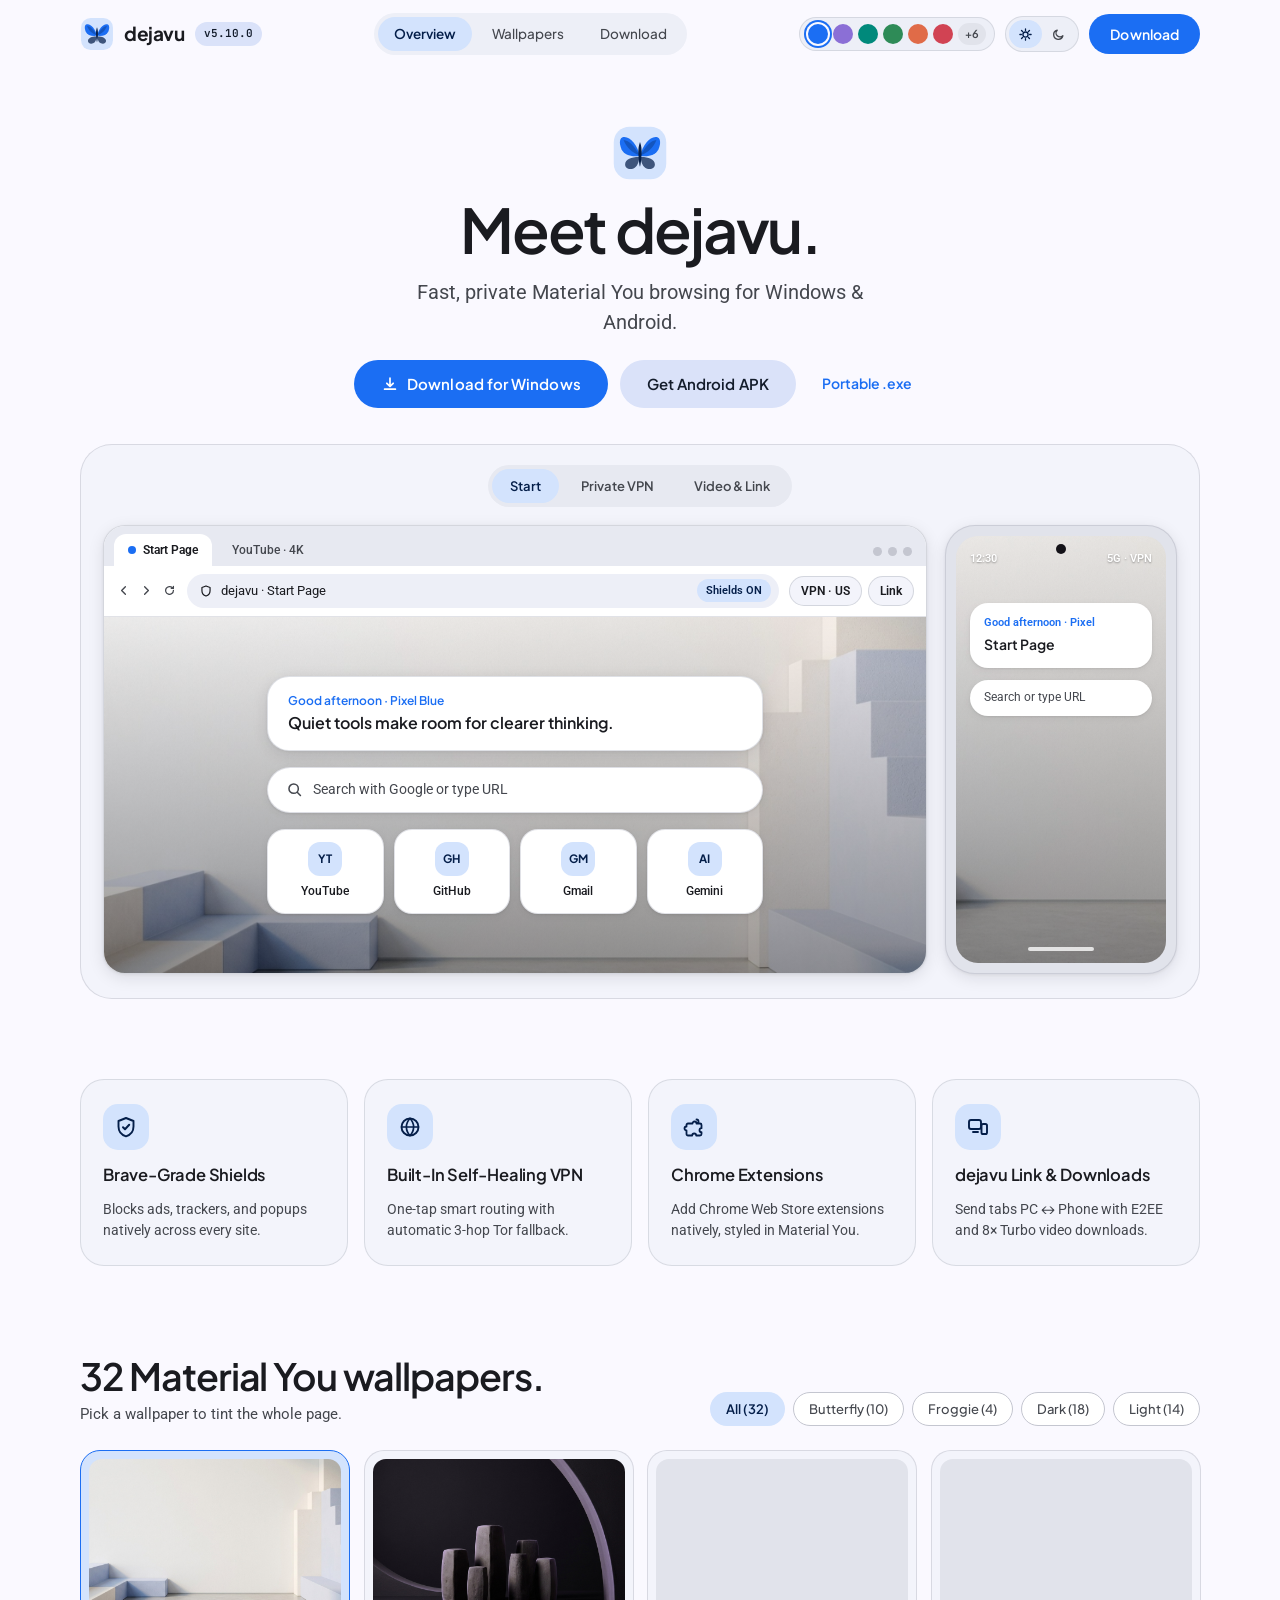
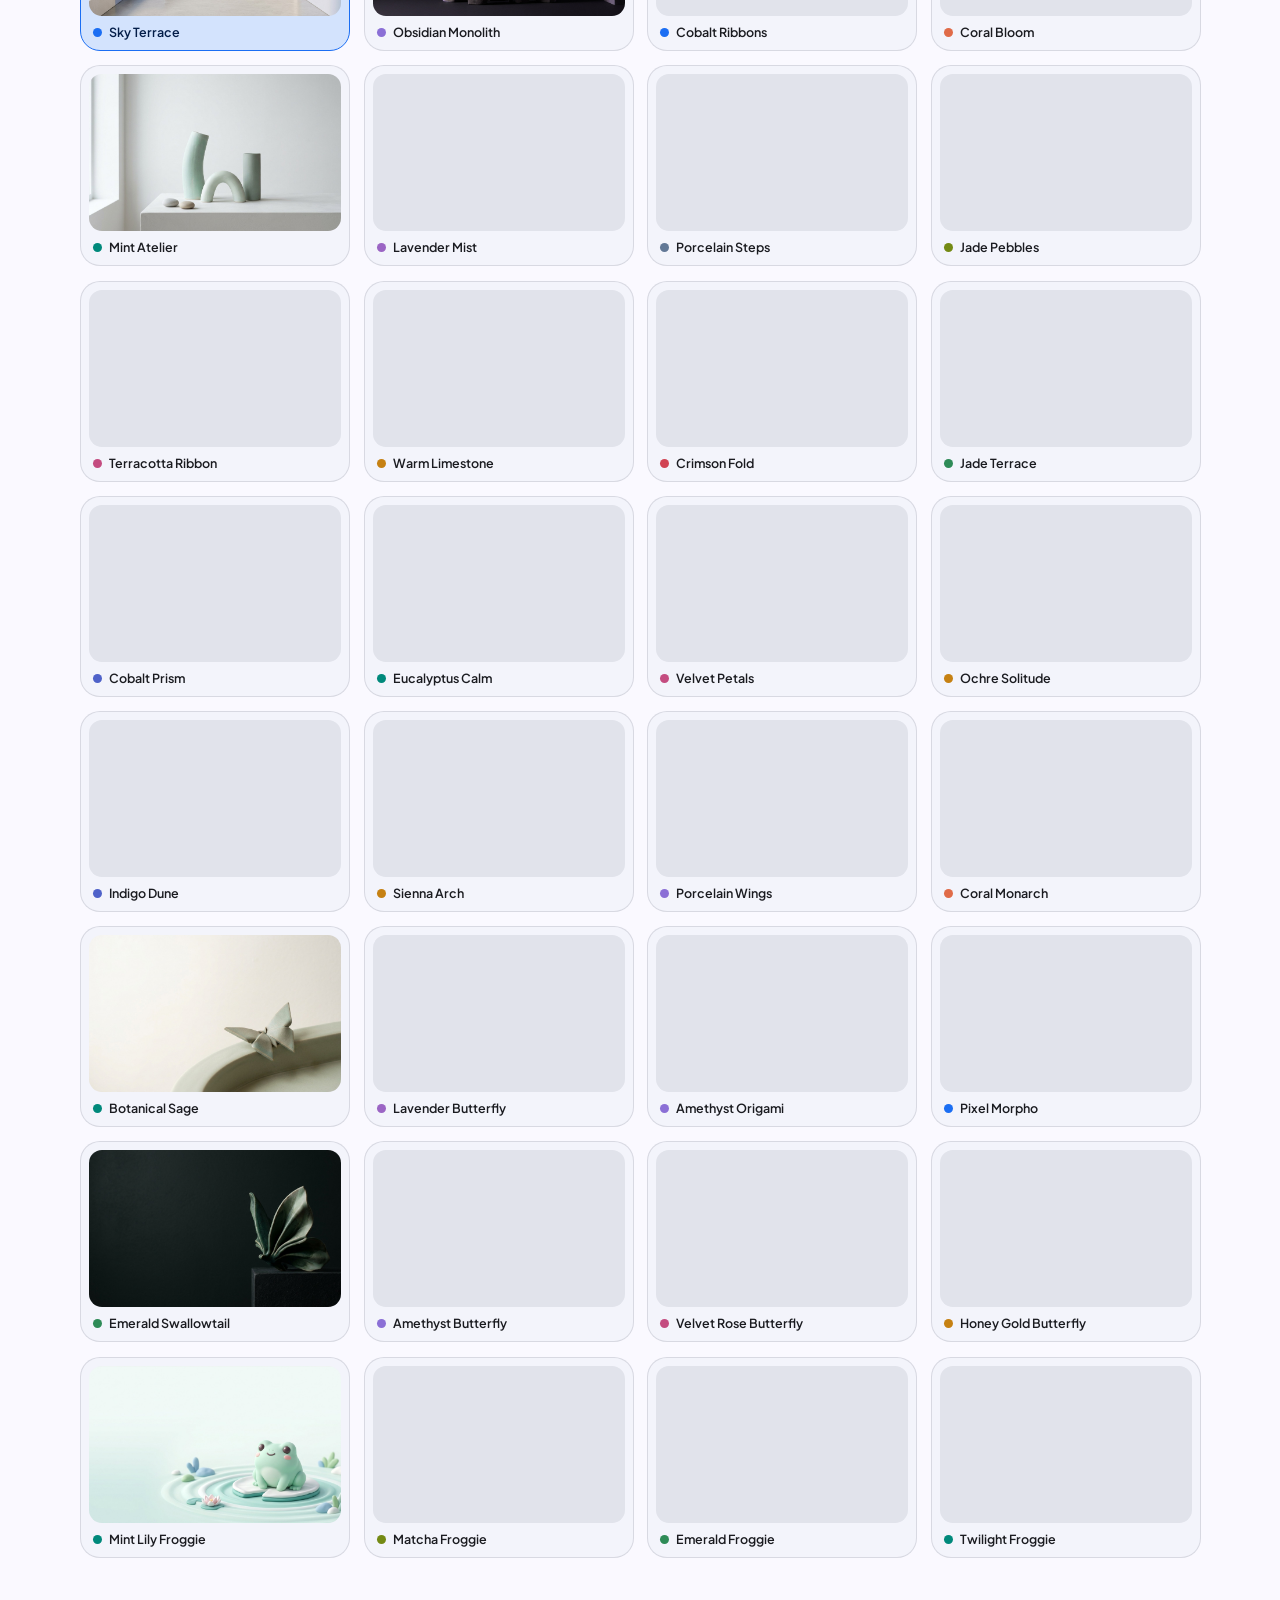
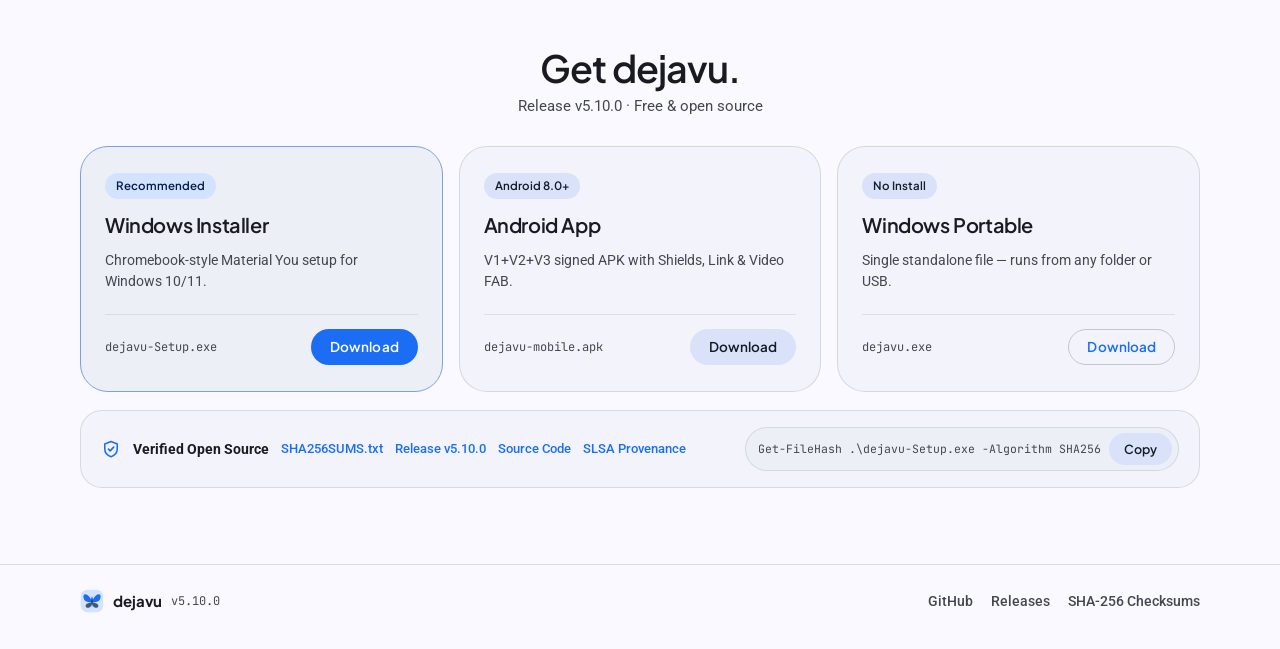
==== docs/index.html @ a8fbc09b "dejavu v5.10.0: low-memory engine, persistent zoom scaling, optional dejavu Downloader & Material 3 " ====
<!DOCTYPE html>
<html lang="en" data-theme="light" data-accent="sapphire">
<head>
  <meta charset="UTF-8">
  <meta name="viewport" content="width=device-width, initial-scale=1.0">
  <title>dejavu — Material You Browser for Windows &amp; Android</title>
  <meta name="description" content="Fast, private Material You browsing for Windows &amp; Android. Built-in self-healing VPN, Brave-grade Shields, Chrome extensions, 32 wallpapers, and dejavu Link.">
  <meta name="theme-color" content="#faf9ff">

  <link rel="icon" type="image/svg+xml" href="data:image/svg+xml,%3Csvg xmlns='http://www.w3.org/2000/svg' viewBox='0 0 64 64' fill='none'%3E%3Crect x='2' y='2' width='60' height='60' rx='18' fill='%23D8E2FF'/%3E%3Cpath d='M31.4 33.8C29.0 23.4 20.6 12.6 13.0 13.8C8.6 14.5 7.8 20.8 10.8 27.6C13.6 33.8 21.4 36.6 31.4 35.4Z' fill='%231B6EF3'/%3E%3Cpath d='M32.6 33.8C35.0 23.4 43.4 12.6 51.0 13.8C55.4 14.5 56.2 20.8 53.2 27.6C50.4 33.8 42.6 36.6 32.6 35.4Z' fill='%231B6EF3'/%3E%3Cpath d='M31.2 36.6C23.0 36.4 15.2 39.2 15.0 44.8C14.8 49.0 19.4 51.6 24.6 49.6C28.6 48.0 30.8 43.2 31.2 36.6Z' fill='%23001A43' fill-opacity='0.72'/%3E%3Cpath d='M32.8 36.6C41.0 36.4 48.8 39.2 49.0 44.8C49.2 49.0 44.6 51.6 39.4 49.6C35.4 48.0 33.2 43.2 32.8 36.6Z' fill='%23001A43' fill-opacity='0.72'/%3E%3Cpath d='M32 19.5C33.5 23.6 34.1 27.8 33.8 33.4C33.5 39.0 32.9 45.2 32 47.6C31.1 45.2 30.5 39.0 30.2 33.4C29.9 27.8 30.5 23.6 32 19.5Z' fill='%23001A43'/%3E%3C/svg%3E">
  <link rel="icon" type="image/png" href="assets/dejavu-logo.png">
  <link rel="apple-touch-icon" href="assets/dejavu-logo.png">

  <meta property="og:type" content="website">
  <meta property="og:site_name" content="dejavu">
  <meta property="og:title" content="dejavu v5.10.0 — Material You Browser for Windows &amp; Android">
  <meta property="og:description" content="Fast, private Material You browsing for Windows &amp; Android with built-in VPN, Brave-grade Shields, Chrome extensions, and 32 wallpapers.">
  <meta property="og:url" content="https://dathevinci.github.io/Dejavu-browser/">
  <meta property="og:image" content="https://dathevinci.github.io/Dejavu-browser/assets/wallpapers/wp-m3-sky-terrace.jpg">

  <link rel="preconnect" href="https://fonts.googleapis.com">
  <link rel="preconnect" href="https://fonts.gstatic.com" crossorigin>
  <link href="https://fonts.googleapis.com/css2?family=JetBrains+Mono:wght@500;600&family=Plus+Jakarta+Sans:wght@500;600;700&family=Roboto:wght@400;500&display=swap" rel="stylesheet">
  <link rel="stylesheet" href="styles.css?v=5.10.0">
</head>
<body>
  <div id="scroll-sentinel" class="scroll-sentinel" aria-hidden="true"></div>

  <!-- ===================================================================
       GOOGLE MATERIAL DESIGN 3 TOP APP BAR
       =================================================================== -->
  <header id="m3-topbar" class="m3-topbar">
    <nav class="m3-topbar-inner" aria-label="Primary navigation">
      <a href="#overview" class="brand-link">
        <span class="brand-mark" aria-hidden="true">
          <svg class="m3-butterfly-svg" viewBox="0 0 64 64" width="34" height="34" fill="none">
            <rect x="2" y="2" width="60" height="60" rx="18" fill="var(--md-primary-container)"/>
            <path d="M31.4 33.8C29.0 23.4 20.6 12.6 13.0 13.8C8.6 14.5 7.8 20.8 10.8 27.6C13.6 33.8 21.4 36.6 31.4 35.4Z" fill="var(--md-primary)"/>
            <path d="M32.6 33.8C35.0 23.4 43.4 12.6 51.0 13.8C55.4 14.5 56.2 20.8 53.2 27.6C50.4 33.8 42.6 36.6 32.6 35.4Z" fill="var(--md-primary)"/>
            <path d="M31.2 34.4C26.2 24.4 19.6 17.4 13.2 17.0C16.2 24.8 22.8 31.8 31.2 34.4Z" fill="var(--md-on-primary-container)" fill-opacity="0.30"/>
            <path d="M32.8 34.4C37.8 24.4 44.4 17.4 50.8 17.0C47.8 24.8 41.2 31.8 32.8 34.4Z" fill="var(--md-on-primary-container)" fill-opacity="0.30"/>
            <path d="M31.2 36.6C23.0 36.4 15.2 39.2 15.0 44.8C14.8 49.0 19.4 51.6 24.6 49.6C28.6 48.0 30.8 43.2 31.2 36.6Z" fill="var(--md-on-primary-container)" fill-opacity="0.72"/>
            <path d="M32.8 36.6C41.0 36.4 48.8 39.2 49.0 44.8C49.2 49.0 44.6 51.6 39.4 49.6C35.4 48.0 33.2 43.2 32.8 36.6Z" fill="var(--md-on-primary-container)" fill-opacity="0.72"/>
            <path d="M32 19.5C33.5 23.6 34.1 27.8 33.8 33.4C33.5 39.0 32.9 45.2 32 47.6C31.1 45.2 30.5 39.0 30.2 33.4C29.9 27.8 30.5 23.6 32 19.5Z" fill="var(--md-on-primary-container)"/>
          </svg>
        </span>
        <span class="brand-name">dejavu</span>
        <span id="release-version-badge" class="version-pill">v5.10.0</span>
      </a>

      <div class="nav-links" id="nav-links" role="navigation" aria-label="Page sections">
        <a href="#overview" class="active" data-nav-section="overview">Overview</a>
        <a href="#wallpapers" data-nav-section="wallpapers">Wallpapers</a>
        <a href="#download" data-nav-section="download">Download</a>
      </div>

      <div class="nav-controls">
        <div class="seed-picker-wrap" id="seed-picker-wrap">
          <div class="seed-picker" role="group" aria-label="Material You color seed">
            <button type="button" class="seed-dot active" data-seed="sapphire" style="--seed-color:#1b6ef3" title="Pixel Blue" aria-label="Pixel Blue" aria-pressed="true"></button>
            <button type="button" class="seed-dot" data-seed="amethyst" style="--seed-color:#8b6fd6" title="Amethyst" aria-label="Amethyst" aria-pressed="false"></button>
            <button type="button" class="seed-dot" data-seed="aurora" style="--seed-color:#00897b" title="Aurora Teal" aria-label="Aurora Teal" aria-pressed="false"></button>
            <button type="button" class="seed-dot" data-seed="emerald" style="--seed-color:#2e8b57" title="Botanical Jade" aria-label="Botanical Jade" aria-pressed="false"></button>
            <button type="button" class="seed-dot" data-seed="coral" style="--seed-color:#e06b48" title="Sunset Coral" aria-label="Sunset Coral" aria-pressed="false"></button>
            <button type="button" class="seed-dot" data-seed="crimson" style="--seed-color:#d14353" title="Crimson Clay" aria-label="Crimson Clay" aria-pressed="false"></button>
            <button type="button" id="seed-more-btn" class="seed-more-btn" aria-haspopup="dialog" aria-expanded="false" aria-controls="seed-popover" title="All 12 Material You themes">+6</button>
          </div>

          <div id="seed-popover" class="seed-popover" role="dialog" aria-label="12 Material You themes" hidden>
            <div class="seed-popover-head">
              <span>Material You</span>
              <span id="seed-active-pill" class="seed-active-pill">Pixel Blue</span>
            </div>
            <div class="seed-popover-grid">
              <button type="button" class="seed-swatch active" data-seed="sapphire" aria-pressed="true"><span class="swatch-dot" style="--seed-color:#1b6ef3"></span>Pixel Blue</button>
              <button type="button" class="seed-swatch" data-seed="amethyst" aria-pressed="false"><span class="swatch-dot" style="--seed-color:#8b6fd6"></span>Amethyst</button>
              <button type="button" class="seed-swatch" data-seed="indigo" aria-pressed="false"><span class="swatch-dot" style="--seed-color:#4f62c9"></span>Royal Indigo</button>
              <button type="button" class="seed-swatch" data-seed="aurora" aria-pressed="false"><span class="swatch-dot" style="--seed-color:#00897b"></span>Aurora Teal</button>
              <button type="button" class="seed-swatch" data-seed="emerald" aria-pressed="false"><span class="swatch-dot" style="--seed-color:#2e8b57"></span>Botanical Jade</button>
              <button type="button" class="seed-swatch" data-seed="lime" aria-pressed="false"><span class="swatch-dot" style="--seed-color:#748a14"></span>Matcha Olive</button>
              <button type="button" class="seed-swatch" data-seed="gold" aria-pressed="false"><span class="swatch-dot" style="--seed-color:#c68112"></span>Honey Amber</button>
              <button type="button" class="seed-swatch" data-seed="coral" aria-pressed="false"><span class="swatch-dot" style="--seed-color:#e06b48"></span>Sunset Coral</button>
              <button type="button" class="seed-swatch" data-seed="crimson" aria-pressed="false"><span class="swatch-dot" style="--seed-color:#d14353"></span>Crimson Clay</button>
              <button type="button" class="seed-swatch" data-seed="rose" aria-pressed="false"><span class="swatch-dot" style="--seed-color:#c44c80"></span>Velvet Rose</button>
              <button type="button" class="seed-swatch" data-seed="lavender" aria-pressed="false"><span class="swatch-dot" style="--seed-color:#9b65c4"></span>Orchid Mist</button>
              <button type="button" class="seed-swatch" data-seed="silver" aria-pressed="false"><span class="swatch-dot" style="--seed-color:#627896"></span>Titanium Slate</button>
            </div>
          </div>
        </div>

        <div class="theme-pill" role="group" aria-label="Appearance mode">
          <button type="button" class="theme-pill-btn active" data-theme-set="light" aria-pressed="true" title="Light mode">
            <svg viewBox="0 0 20 20" width="15" height="15" fill="none" aria-hidden="true"><circle cx="10" cy="10" r="3.4" stroke="currentColor" stroke-width="1.8"/><path d="M10 2.5v2M10 15.5v2M2.5 10h2M15.5 10h2M4.7 4.7l1.4 1.4M13.9 13.9l1.4 1.4M15.3 4.7l-1.4 1.4M6.1 13.9l-1.4 1.4" stroke="currentColor" stroke-width="1.7" stroke-linecap="round"/></svg>
            <span class="sr-only">Light</span>
          </button>
          <button type="button" class="theme-pill-btn" data-theme-set="dark" aria-pressed="false" title="Dark mode">
            <svg viewBox="0 0 20 20" width="15" height="15" fill="none" aria-hidden="true"><path d="M15.8 11.7A6.2 6.2 0 1 1 8.3 4.2a4.9 4.9 0 0 0 7.5 7.5z" stroke="currentColor" stroke-width="1.8" stroke-linejoin="round"/></svg>
            <span class="sr-only">Dark</span>
          </button>
        </div>

        <a href="#download" class="m3-btn m3-btn-filled nav-dl">Download</a>

        <button type="button" id="mobile-menu-btn" class="m3-icon-btn mobile-only" aria-label="Menu" aria-expanded="false">
          <svg viewBox="0 0 20 20" width="20" height="20" fill="none" aria-hidden="true"><path d="M3.5 6h13M3.5 10h13M3.5 14h13" stroke="currentColor" stroke-width="1.8" stroke-linecap="round"/></svg>
        </button>
      </div>
    </nav>

    <div id="mobile-drawer" class="m3-drawer" hidden>
      <div class="drawer-links">
        <a href="#overview" data-nav-section="overview">Overview</a>
        <a href="#wallpapers" data-nav-section="wallpapers">Wallpapers</a>
        <a href="#download" data-nav-section="download">Download</a>
      </div>
      <div class="drawer-row">
        <span>Theme</span>
        <div class="theme-pill" role="group" aria-label="Mobile appearance mode">
          <button type="button" class="theme-pill-btn active" data-theme-set="light" aria-pressed="true">Light</button>
          <button type="button" class="theme-pill-btn" data-theme-set="dark" aria-pressed="false">Dark</button>
        </div>
      </div>
      <div class="drawer-seeds">
        <span id="mobile-seed-label" class="drawer-seed-title">Pixel Blue</span>
        <div class="drawer-seeds-grid" role="group" aria-label="Material You 12 colors">
          <button type="button" class="seed-dot active" data-seed="sapphire" style="--seed-color:#1b6ef3" aria-label="Pixel Blue" aria-pressed="true"></button>
          <button type="button" class="seed-dot" data-seed="amethyst" style="--seed-color:#8b6fd6" aria-label="Amethyst" aria-pressed="false"></button>
          <button type="button" class="seed-dot" data-seed="indigo" style="--seed-color:#4f62c9" aria-label="Royal Indigo" aria-pressed="false"></button>
          <button type="button" class="seed-dot" data-seed="aurora" style="--seed-color:#00897b" aria-label="Aurora Teal" aria-pressed="false"></button>
          <button type="button" class="seed-dot" data-seed="emerald" style="--seed-color:#2e8b57" aria-label="Botanical Jade" aria-pressed="false"></button>
          <button type="button" class="seed-dot" data-seed="lime" style="--seed-color:#748a14" aria-label="Matcha Olive" aria-pressed="false"></button>
          <button type="button" class="seed-dot" data-seed="gold" style="--seed-color:#c68112" aria-label="Honey Amber" aria-pressed="false"></button>
          <button type="button" class="seed-dot" data-seed="coral" style="--seed-color:#e06b48" aria-label="Sunset Coral" aria-pressed="false"></button>
          <button type="button" class="seed-dot" data-seed="crimson" style="--seed-color:#d14353" aria-label="Crimson Clay" aria-pressed="false"></button>
          <button type="button" class="seed-dot" data-seed="rose" style="--seed-color:#c44c80" aria-label="Velvet Rose" aria-pressed="false"></button>
          <button type="button" class="seed-dot" data-seed="lavender" style="--seed-color:#9b65c4" aria-label="Orchid Mist" aria-pressed="false"></button>
          <button type="button" class="seed-dot" data-seed="silver" style="--seed-color:#627896" aria-label="Titanium Slate" aria-pressed="false"></button>
        </div>
      </div>
    </div>
  </header>

  <main>
    <!-- =================================================================
         SECTION 1 — HERO (GOOGLE PIXEL / CHROMEBOOK M3 SHOWCASE)
         ================================================================= -->
    <section id="overview" class="hero container">
      <div class="hero-copy">
        <div class="hero-emblem" aria-hidden="true">
          <svg viewBox="0 0 64 64" width="56" height="56" fill="none">
            <rect x="2" y="2" width="60" height="60" rx="18" fill="var(--md-primary-container)"/>
            <path d="M31.4 33.8C29.0 23.4 20.6 12.6 13.0 13.8C8.6 14.5 7.8 20.8 10.8 27.6C13.6 33.8 21.4 36.6 31.4 35.4Z" fill="var(--md-primary)"/>
            <path d="M32.6 33.8C35.0 23.4 43.4 12.6 51.0 13.8C55.4 14.5 56.2 20.8 53.2 27.6C50.4 33.8 42.6 36.6 32.6 35.4Z" fill="var(--md-primary)"/>
            <path d="M31.2 34.4C26.2 24.4 19.6 17.4 13.2 17.0C16.2 24.8 22.8 31.8 31.2 34.4Z" fill="var(--md-on-primary-container)" fill-opacity="0.30"/>
            <path d="M32.8 34.4C37.8 24.4 44.4 17.4 50.8 17.0C47.8 24.8 41.2 31.8 32.8 34.4Z" fill="var(--md-on-primary-container)" fill-opacity="0.30"/>
            <path d="M31.2 36.6C23.0 36.4 15.2 39.2 15.0 44.8C14.8 49.0 19.4 51.6 24.6 49.6C28.6 48.0 30.8 43.2 31.2 36.6Z" fill="var(--md-on-primary-container)" fill-opacity="0.72"/>
            <path d="M32.8 36.6C41.0 36.4 48.8 39.2 49.0 44.8C49.2 49.0 44.6 51.6 39.4 49.6C35.4 48.0 33.2 43.2 32.8 36.6Z" fill="var(--md-on-primary-container)" fill-opacity="0.72"/>
            <path d="M32 19.5C33.5 23.6 34.1 27.8 33.8 33.4C33.5 39.0 32.9 45.2 32 47.6C31.1 45.2 30.5 39.0 30.2 33.4C29.9 27.8 30.5 23.6 32 19.5Z" fill="var(--md-on-primary-container)"/>
          </svg>
        </div>
        <h1>Meet dejavu.</h1>
        <p class="hero-sub">Fast, private Material You browsing for Windows &amp; Android.</p>
        <div class="hero-actions">
          <a id="hero-dl-setup" class="m3-btn m3-btn-filled m3-btn-lg" href="https://github.com/Dathevinci/Dejavu-browser/releases/latest/download/dejavu-Setup.exe">
            <svg viewBox="0 0 20 20" width="18" height="18" fill="none" aria-hidden="true"><path d="M10 3.5v9M6.5 9.2L10 12.7l3.5-3.5M4 15.8h12" stroke="currentColor" stroke-width="1.9" stroke-linecap="round" stroke-linejoin="round"/></svg>
            Download for Windows
          </a>
          <a id="hero-dl-android" class="m3-btn m3-btn-tonal m3-btn-lg" href="https://github.com/Dathevinci/Dejavu-browser/releases/latest/download/dejavu-mobile.apk">
            Get Android APK
          </a>
          <a id="hero-dl-portable" class="m3-link-quiet" href="https://github.com/Dathevinci/Dejavu-browser/releases/latest/download/dejavu.exe">Portable .exe</a>
        </div>
      </div>

      <!-- Clean Pixel / Chromebook Visual Stage -->
      <div class="stage-shell">
        <div class="stage-tabs" role="tablist" aria-label="Browser preview">
          <button type="button" class="stage-tab active" role="tab" aria-selected="true" data-stage-tab="start">Start</button>
          <button type="button" class="stage-tab" role="tab" aria-selected="false" data-stage-tab="vpn">Private VPN</button>
          <button type="button" class="stage-tab" role="tab" aria-selected="false" data-stage-tab="video">Video &amp; Link</button>
        </div>

        <div class="stage-devices">
          <!-- Desktop Browser Window -->
          <div class="desk-window" aria-label="dejavu desktop browser preview">
            <div class="desk-top">
              <div class="desk-tabs">
                <span class="desk-tab active">
                  <span class="desk-tab-dot"></span>
                  <span id="dk-tab-title">Start Page</span>
                </span>
                <span class="desk-tab">YouTube · 4K</span>
              </div>
              <div class="desk-win-dots" aria-hidden="true"><span></span><span></span><span></span></div>
            </div>

            <div class="desk-bar">
              <div class="desk-nav-icons" aria-hidden="true">
                <svg viewBox="0 0 20 20" width="15" height="15" fill="none"><path d="M12.5 5L7.5 10l5 5" stroke="currentColor" stroke-width="1.8" stroke-linecap="round" stroke-linejoin="round"/></svg>
                <svg viewBox="0 0 20 20" width="15" height="15" fill="none"><path d="M7.5 5l5 5-5 5" stroke="currentColor" stroke-width="1.8" stroke-linecap="round" stroke-linejoin="round"/></svg>
                <svg viewBox="0 0 20 20" width="15" height="15" fill="none"><path d="M15.2 10a5.2 5.2 0 1 1-1.4-3.6M15.2 4.5v2.8h-2.8" stroke="currentColor" stroke-width="1.7" stroke-linecap="round" stroke-linejoin="round"/></svg>
              </div>
              <div class="desk-omnibox">
                <svg viewBox="0 0 20 20" width="14" height="14" fill="none" aria-hidden="true"><path d="M10 2.8l5.8 2.3v4.4c0 3.8-2.5 6.5-5.8 7.7-3.3-1.2-5.8-3.9-5.8-7.7V5.1L10 2.8z" stroke="currentColor" stroke-width="1.7" stroke-linejoin="round"/></svg>
                <span id="dk-url-text">dejavu · Start Page</span>
                <span class="omnibox-chip">Shields ON</span>
              </div>
              <div class="desk-tools">
                <button type="button" class="tool-chip" data-stage-tab="vpn" title="Private VPN">VPN · <span id="dk-vpn-cc">US</span></button>
                <button type="button" id="dk-beam-btn" class="tool-chip" title="Send tab to Pixel">Link</button>
              </div>
            </div>

            <div class="desk-canvas">
              <div id="dk-wp-backdrop" class="wp-backdrop" style="background-image:url('assets/wallpapers/wp-m3-sky-terrace.jpg')"></div>
              <div class="wp-scrim"></div>

              <!-- View 1: Start Page -->
              <div class="stage-view" data-stage-view="start">
                <button type="button" id="dk-motd-card" class="glance-card" title="Click for another greeting">
                  <span id="dk-motd-overline" class="glance-kicker">Good afternoon · Pixel Blue</span>
                  <span id="dk-motd-quote" class="glance-text">Quiet tools make room for clearer thinking.</span>
                </button>
                <div class="sp-search" aria-hidden="true">
                  <svg viewBox="0 0 20 20" width="17" height="17" fill="none"><circle cx="9" cy="9" r="5.5" stroke="currentColor" stroke-width="1.8"/><path d="M13.2 13.2L17 17" stroke="currentColor" stroke-width="1.8" stroke-linecap="round"/></svg>
                  <span>Search with Google or type URL</span>
                </div>
                <div class="sp-tiles" aria-hidden="true">
                  <div class="sp-tile"><span class="sp-tile-ico">YT</span><small>YouTube</small></div>
                  <div class="sp-tile"><span class="sp-tile-ico">GH</span><small>GitHub</small></div>
                  <div class="sp-tile"><span class="sp-tile-ico">GM</span><small>Gmail</small></div>
                  <div class="sp-tile"><span class="sp-tile-ico">AI</span><small>Gemini</small></div>
                </div>
              </div>

              <!-- View 2: Private VPN -->
              <div class="stage-view" data-stage-view="vpn" hidden>
                <div class="preview-card">
                  <div class="preview-card-head">
                    <div>
                      <strong>Self-Healing VPN</strong>
                      <span id="vpn-status-line" class="preview-sub">Smart Auto-Heal · United States · 38 ms</span>
                    </div>
                    <span class="status-pill">Protected</span>
                  </div>
                  <div class="vpn-mode-row" role="group" aria-label="VPN routing mode">
                    <button type="button" class="mini-pill active" data-vpn-mode="smart">Smart Auto-Heal</button>
                    <button type="button" class="mini-pill" data-vpn-mode="tor">3-Hop Tor</button>
                  </div>
                  <div class="vpn-loc-row">
                    <button type="button" class="loc-pill active" data-vpn-cc="US" data-vpn-city="United States" data-vpn-ms="38">United States · 38 ms</button>
                    <button type="button" class="loc-pill" data-vpn-cc="DE" data-vpn-city="Germany" data-vpn-ms="44">Germany · 44 ms</button>
                    <button type="button" class="loc-pill" data-vpn-cc="JP" data-vpn-city="Japan" data-vpn-ms="62">Japan · 62 ms</button>
                  </div>
                  <div class="preview-card-foot">
                    <span id="vpn-verify-note" class="preview-sub">HTTPS verified · zero broken sites</span>
                    <button type="button" id="demo-vpn-verify" class="m3-btn m3-btn-tonal m3-btn-xs">Verify</button>
                  </div>
                </div>
              </div>

              <!-- View 3: Video & Link -->
              <div class="stage-view" data-stage-view="video" hidden>
                <div class="preview-card video-card">
                  <div class="preview-card-head">
                    <div>
                      <strong>Material You Showcase · 4K</strong>
                      <span id="video-status-line" class="preview-sub">Ready · 8× parallel download or continue on Pixel</span>
                    </div>
                    <span class="vfab-badge" aria-hidden="true">
                      <svg viewBox="0 0 64 64" width="22" height="22" fill="none">
                        <path d="M31.4 33.8C29.0 23.4 20.6 12.6 13.0 13.8C8.6 14.5 7.8 20.8 10.8 27.6C13.6 33.8 21.4 36.6 31.4 35.4Z" fill="var(--md-on-primary-container)"/>
                        <path d="M32.6 33.8C35.0 23.4 43.4 12.6 51.0 13.8C55.4 14.5 56.2 20.8 53.2 27.6C50.4 33.8 42.6 36.6 32.6 35.4Z" fill="var(--md-on-primary-container)"/>
                        <path d="M31.2 36.6C23.0 36.4 15.2 39.2 15.0 44.8C14.8 49.0 19.4 51.6 24.6 49.6C28.6 48.0 30.8 43.2 31.2 36.6Z" fill="var(--md-primary)"/>
                        <path d="M32.8 36.6C41.0 36.4 48.8 39.2 49.0 44.8C49.2 49.0 44.6 51.6 39.4 49.6C35.4 48.0 33.2 43.2 32.8 36.6Z" fill="var(--md-primary)"/>
                      </svg>
                    </span>
                  </div>
                  <div class="video-progress-track" aria-hidden="true"><span id="video-progress-bar" class="video-progress-fill"></span></div>
                  <div class="video-actions">
                    <button type="button" class="m3-btn m3-btn-filled m3-btn-xs" data-dl-demo="4K MP4 (248 MB)">Download 4K MP4</button>
                    <button type="button" class="m3-btn m3-btn-tonal m3-btn-xs" data-dl-demo="320k MP3 (9.6 MB)">Audio MP3</button>
                    <button type="button" id="demo-send-pixel" class="m3-btn m3-btn-outlined m3-btn-xs">Send to Pixel</button>
                  </div>
                </div>
              </div>
            </div>
          </div>

          <!-- Pixel Phone Companion -->
          <div class="pixel-phone" aria-label="dejavu Android mobile preview">
            <div class="pixel-camera" aria-hidden="true"></div>
            <div class="pixel-screen">
              <div id="px-wp" class="wp-backdrop" style="background-image:url('assets/wallpapers/wp-m3-sky-terrace.jpg')"></div>
              <div class="wp-scrim"></div>
              <div class="pixel-body">
                <div class="pixel-status"><span>12:30</span><span>5G · VPN</span></div>
                <div class="pixel-glance">
                  <small id="px-motd-overline">Good afternoon · Pixel</small>
                  <strong id="px-synced-title">Start Page</strong>
                </div>
                <div class="pixel-search" aria-hidden="true">Search or type URL</div>
                <div id="px-toast" class="pixel-toast" hidden>
                  <small>dejavu Link · E2EE</small>
                  <strong id="px-toast-text">Sent from Windows PC</strong>
                </div>
                <div class="pixel-dock" aria-hidden="true">
                  <span class="pixel-pill"></span>
                </div>
              </div>
            </div>
          </div>
        </div>
      </div>
    </section>

    <!-- =================================================================
         SECTION 2 — 4 CLEAN HIGHLIGHT CARDS
         ================================================================= -->
    <section id="features" class="section container">
      <div class="feature-grid">
        <article class="feature-card">
          <span class="feature-icon" aria-hidden="true">
            <svg viewBox="0 0 24 24" width="24" height="24" fill="none"><path d="M12 3l7.5 3v5.5c0 5-3.2 8.5-7.5 9.8-4.3-1.3-7.5-4.8-7.5-9.8V6L12 3z" stroke="currentColor" stroke-width="1.9" stroke-linejoin="round"/><path d="M9 12.2l2 2 4.2-4.4" stroke="currentColor" stroke-width="2" stroke-linecap="round" stroke-linejoin="round"/></svg>
          </span>
          <h3>Brave-Grade Shields</h3>
          <p>Blocks ads, trackers, and popups natively across every site.</p>
        </article>

        <article class="feature-card">
          <span class="feature-icon" aria-hidden="true">
            <svg viewBox="0 0 24 24" width="24" height="24" fill="none"><circle cx="12" cy="12" r="8.5" stroke="currentColor" stroke-width="1.9"/><path d="M3.8 12h16.4M12 3.5c2.4 2.4 3.6 5.3 3.6 8.5s-1.2 6.1-3.6 8.5c-2.4-2.4-3.6-5.3-3.6-8.5s1.2-6.1 3.6-8.5z" stroke="currentColor" stroke-width="1.7"/></svg>
          </span>
          <h3>Built-In Self-Healing VPN</h3>
          <p>One-tap smart routing with automatic 3-hop Tor fallback.</p>
        </article>

        <article class="feature-card">
          <span class="feature-icon" aria-hidden="true">
            <svg viewBox="0 0 24 24" width="24" height="24" fill="none"><path d="M14.5 4.5a2 2 0 1 1 0 4H18a1.5 1.5 0 0 1 1.5 1.5v3.2a2 2 0 1 0 0 4V19A1.5 1.5 0 0 1 18 20.5h-3.8a2 2 0 1 0-4 0H6A1.5 1.5 0 0 1 4.5 19v-3.5a2 2 0 1 1 0-4V10A1.5 1.5 0 0 1 6 8.5h4.5a2 2 0 1 1 4 0" stroke="currentColor" stroke-width="1.8" stroke-linecap="round" stroke-linejoin="round"/></svg>
          </span>
          <h3>Chrome Extensions</h3>
          <p>Add Chrome Web Store extensions natively, styled in Material You.</p>
        </article>

        <article class="feature-card">
          <span class="feature-icon" aria-hidden="true">
            <svg viewBox="0 0 24 24" width="24" height="24" fill="none"><rect x="3" y="5" width="12" height="9" rx="2" stroke="currentColor" stroke-width="1.9"/><rect x="15.5" y="9" width="5.5" height="10" rx="1.6" stroke="currentColor" stroke-width="1.9"/><path d="M7 17h5" stroke="currentColor" stroke-width="1.9" stroke-linecap="round"/></svg>
          </span>
          <h3>dejavu Link &amp; Downloads</h3>
          <p>Send tabs PC &harr; Phone with E2EE and 8&times; Turbo video downloads.</p>
        </article>
      </div>
    </section>

    <!-- =================================================================
         SECTION 3 — 32 MATERIAL YOU WALLPAPERS
         ================================================================= -->
    <section id="wallpapers" class="section container">
      <div class="section-bar">
        <div>
          <h2>32 Material You wallpapers.</h2>
          <p class="section-sub">Pick a wallpaper to tint the whole page.</p>
        </div>
        <div class="wp-filters" role="group" aria-label="Filter wallpapers">
          <button type="button" class="m3-chip active" data-wp-filter="all">All (32)</button>
          <button type="button" class="m3-chip" data-wp-filter="butterfly">Butterfly (10)</button>
          <button type="button" class="m3-chip" data-wp-filter="froggie">Froggie (4)</button>
          <button type="button" class="m3-chip" data-wp-filter="dark">Dark (18)</button>
          <button type="button" class="m3-chip" data-wp-filter="light">Light (14)</button>
        </div>
      </div>

      <div class="wp-grid" id="wp-gallery">
        <button type="button" class="wp-card active" data-wp="assets/wallpapers/wp-m3-sky-terrace.jpg" data-seed="sapphire" data-mode="light" data-butterfly="false" data-froggie="false" data-title="Sky Terrace">
          <span class="wp-thumb"><img src="assets/wallpapers/wp-m3-sky-terrace.jpg" alt="Sky Terrace" loading="lazy" decoding="async"></span>
          <span class="wp-caption"><span class="wp-dot" style="--wp-swatch:#1b6ef3"></span>Sky Terrace</span>
        </button>
        <button type="button" class="wp-card" data-wp="assets/wallpapers/wp-m3-amethyst.jpg" data-seed="amethyst" data-mode="dark" data-butterfly="false" data-froggie="false" data-title="Obsidian Monolith">
          <span class="wp-thumb"><img src="assets/wallpapers/wp-m3-amethyst.jpg" alt="Obsidian Monolith" loading="lazy" decoding="async"></span>
          <span class="wp-caption"><span class="wp-dot" style="--wp-swatch:#8b6fd6"></span>Obsidian Monolith</span>
        </button>
        <button type="button" class="wp-card" data-wp="assets/wallpapers/wp-m3-pixel-blue.jpg" data-seed="sapphire" data-mode="dark" data-butterfly="false" data-froggie="false" data-title="Cobalt Ribbons">
          <span class="wp-thumb"><img src="assets/wallpapers/wp-m3-pixel-blue.jpg" alt="Cobalt Ribbons" loading="lazy" decoding="async"></span>
          <span class="wp-caption"><span class="wp-dot" style="--wp-swatch:#1b6ef3"></span>Cobalt Ribbons</span>
        </button>
        <button type="button" class="wp-card" data-wp="assets/wallpapers/wp-m3-coral-bloom.jpg" data-seed="coral" data-mode="light" data-butterfly="false" data-froggie="false" data-title="Coral Bloom">
          <span class="wp-thumb"><img src="assets/wallpapers/wp-m3-coral-bloom.jpg" alt="Coral Bloom" loading="lazy" decoding="async"></span>
          <span class="wp-caption"><span class="wp-dot" style="--wp-swatch:#e06b48"></span>Coral Bloom</span>
        </button>
        <button type="button" class="wp-card" data-wp="assets/wallpapers/wp-m3-mint-atelier.jpg" data-seed="aurora" data-mode="light" data-butterfly="false" data-froggie="false" data-title="Mint Atelier">
          <span class="wp-thumb"><img src="assets/wallpapers/wp-m3-mint-atelier.jpg" alt="Mint Atelier" loading="lazy" decoding="async"></span>
          <span class="wp-caption"><span class="wp-dot" style="--wp-swatch:#00897b"></span>Mint Atelier</span>
        </button>
        <button type="button" class="wp-card" data-wp="assets/wallpapers/wp-m3-lavender-mist.jpg" data-seed="lavender" data-mode="light" data-butterfly="false" data-froggie="false" data-title="Lavender Mist">
          <span class="wp-thumb"><img src="assets/wallpapers/wp-m3-lavender-mist.jpg" alt="Lavender Mist" loading="lazy" decoding="async"></span>
          <span class="wp-caption"><span class="wp-dot" style="--wp-swatch:#9b65c4"></span>Lavender Mist</span>
        </button>
        <button type="button" class="wp-card" data-wp="assets/wallpapers/wp-m3-porcelain.jpg" data-seed="silver" data-mode="light" data-butterfly="false" data-froggie="false" data-title="Porcelain Steps">
          <span class="wp-thumb"><img src="assets/wallpapers/wp-m3-porcelain.jpg" alt="Porcelain Steps" loading="lazy" decoding="async"></span>
          <span class="wp-caption"><span class="wp-dot" style="--wp-swatch:#627896"></span>Porcelain Steps</span>
        </button>
        <button type="button" class="wp-card" data-wp="assets/wallpapers/wp-m3-meadow.jpg" data-seed="lime" data-mode="light" data-butterfly="false" data-froggie="false" data-title="Jade Pebbles">
          <span class="wp-thumb"><img src="assets/wallpapers/wp-m3-meadow.jpg" alt="Jade Pebbles" loading="lazy" decoding="async"></span>
          <span class="wp-caption"><span class="wp-dot" style="--wp-swatch:#748a14"></span>Jade Pebbles</span>
        </button>
        <button type="button" class="wp-card" data-wp="assets/wallpapers/wp-m3-blush.jpg" data-seed="rose" data-mode="light" data-butterfly="false" data-froggie="false" data-title="Terracotta Ribbon">
          <span class="wp-thumb"><img src="assets/wallpapers/wp-m3-blush.jpg" alt="Terracotta Ribbon" loading="lazy" decoding="async"></span>
          <span class="wp-caption"><span class="wp-dot" style="--wp-swatch:#c44c80"></span>Terracotta Ribbon</span>
        </button>
        <button type="button" class="wp-card" data-wp="assets/wallpapers/wp-m3-warm-limestone.jpg" data-seed="gold" data-mode="light" data-butterfly="false" data-froggie="false" data-title="Warm Limestone">
          <span class="wp-thumb"><img src="assets/wallpapers/wp-m3-warm-limestone.jpg" alt="Warm Limestone" loading="lazy" decoding="async"></span>
          <span class="wp-caption"><span class="wp-dot" style="--wp-swatch:#c68112"></span>Warm Limestone</span>
        </button>
        <button type="button" class="wp-card" data-wp="assets/wallpapers/wp-m3-crimson-fold.jpg" data-seed="crimson" data-mode="dark" data-butterfly="false" data-froggie="false" data-title="Crimson Fold">
          <span class="wp-thumb"><img src="assets/wallpapers/wp-m3-crimson-fold.jpg" alt="Crimson Fold" loading="lazy" decoding="async"></span>
          <span class="wp-caption"><span class="wp-dot" style="--wp-swatch:#d14353"></span>Crimson Fold</span>
        </button>
        <button type="button" class="wp-card" data-wp="assets/wallpapers/wp-m3-jade-terrace.jpg" data-seed="emerald" data-mode="dark" data-butterfly="false" data-froggie="false" data-title="Jade Terrace">
          <span class="wp-thumb"><img src="assets/wallpapers/wp-m3-jade-terrace.jpg" alt="Jade Terrace" loading="lazy" decoding="async"></span>
          <span class="wp-caption"><span class="wp-dot" style="--wp-swatch:#2e8b57"></span>Jade Terrace</span>
        </button>
        <button type="button" class="wp-card" data-wp="assets/wallpapers/wp-m3-cobalt-prism.jpg" data-seed="indigo" data-mode="dark" data-butterfly="false" data-froggie="false" data-title="Cobalt Prism">
          <span class="wp-thumb"><img src="assets/wallpapers/wp-m3-cobalt-prism.jpg" alt="Cobalt Prism" loading="lazy" decoding="async"></span>
          <span class="wp-caption"><span class="wp-dot" style="--wp-swatch:#4f62c9"></span>Cobalt Prism</span>
        </button>
        <button type="button" class="wp-card" data-wp="assets/wallpapers/wp-m3-sage.jpg" data-seed="aurora" data-mode="dark" data-butterfly="false" data-froggie="false" data-title="Eucalyptus Calm">
          <span class="wp-thumb"><img src="assets/wallpapers/wp-m3-sage.jpg" alt="Eucalyptus Calm" loading="lazy" decoding="async"></span>
          <span class="wp-caption"><span class="wp-dot" style="--wp-swatch:#00897b"></span>Eucalyptus Calm</span>
        </button>
        <button type="button" class="wp-card" data-wp="assets/wallpapers/wp-m3-blossom.jpg" data-seed="rose" data-mode="dark" data-butterfly="false" data-froggie="false" data-title="Velvet Petals">
          <span class="wp-thumb"><img src="assets/wallpapers/wp-m3-blossom.jpg" alt="Velvet Petals" loading="lazy" decoding="async"></span>
          <span class="wp-caption"><span class="wp-dot" style="--wp-swatch:#c44c80"></span>Velvet Petals</span>
        </button>
        <button type="button" class="wp-card" data-wp="assets/wallpapers/wp-m3-honey.jpg" data-seed="gold" data-mode="dark" data-butterfly="false" data-froggie="false" data-title="Ochre Solitude">
          <span class="wp-thumb"><img src="assets/wallpapers/wp-m3-honey.jpg" alt="Ochre Solitude" loading="lazy" decoding="async"></span>
          <span class="wp-caption"><span class="wp-dot" style="--wp-swatch:#c68112"></span>Ochre Solitude</span>
        </button>
        <button type="button" class="wp-card" data-wp="assets/wallpapers/wp-m3-indigo-dune.jpg" data-seed="indigo" data-mode="dark" data-butterfly="false" data-froggie="false" data-title="Indigo Dune">
          <span class="wp-thumb"><img src="assets/wallpapers/wp-m3-indigo-dune.jpg" alt="Indigo Dune" loading="lazy" decoding="async"></span>
          <span class="wp-caption"><span class="wp-dot" style="--wp-swatch:#4f62c9"></span>Indigo Dune</span>
        </button>
        <button type="button" class="wp-card" data-wp="assets/wallpapers/wp-m3-sienna-arch.jpg" data-seed="gold" data-mode="dark" data-butterfly="false" data-froggie="false" data-title="Sienna Arch">
          <span class="wp-thumb"><img src="assets/wallpapers/wp-m3-sienna-arch.jpg" alt="Sienna Arch" loading="lazy" decoding="async"></span>
          <span class="wp-caption"><span class="wp-dot" style="--wp-swatch:#c68112"></span>Sienna Arch</span>
        </button>
        <!-- Butterfly (10) -->
        <button type="button" class="wp-card" data-wp="assets/wallpapers/wp-m3-butterfly-porcelain.jpg" data-seed="amethyst" data-mode="light" data-butterfly="true" data-froggie="false" data-title="Porcelain Wings">
          <span class="wp-thumb"><img src="assets/wallpapers/wp-m3-butterfly-porcelain.jpg" alt="Porcelain Wings" loading="lazy" decoding="async"></span>
          <span class="wp-caption"><span class="wp-dot" style="--wp-swatch:#8b6fd6"></span>Porcelain Wings</span>
        </button>
        <button type="button" class="wp-card" data-wp="assets/wallpapers/wp-m3-butterfly-coral.jpg" data-seed="coral" data-mode="light" data-butterfly="true" data-froggie="false" data-title="Coral Monarch">
          <span class="wp-thumb"><img src="assets/wallpapers/wp-m3-butterfly-coral.jpg" alt="Coral Monarch" loading="lazy" decoding="async"></span>
          <span class="wp-caption"><span class="wp-dot" style="--wp-swatch:#e06b48"></span>Coral Monarch</span>
        </button>
        <button type="button" class="wp-card" data-wp="assets/wallpapers/wp-m3-butterfly-sage.jpg" data-seed="aurora" data-mode="light" data-butterfly="true" data-froggie="false" data-title="Botanical Sage">
          <span class="wp-thumb"><img src="assets/wallpapers/wp-m3-butterfly-sage.jpg" alt="Botanical Sage" loading="lazy" decoding="async"></span>
          <span class="wp-caption"><span class="wp-dot" style="--wp-swatch:#00897b"></span>Botanical Sage</span>
        </button>
        <button type="button" class="wp-card" data-wp="assets/wallpapers/wp-m3-butterfly-lavender.jpg" data-seed="lavender" data-mode="light" data-butterfly="true" data-froggie="false" data-title="Lavender Butterfly">
          <span class="wp-thumb"><img src="assets/wallpapers/wp-m3-butterfly-lavender.jpg" alt="Lavender Butterfly" loading="lazy" decoding="async"></span>
          <span class="wp-caption"><span class="wp-dot" style="--wp-swatch:#9b65c4"></span>Lavender Butterfly</span>
        </button>
        <button type="button" class="wp-card" data-wp="assets/wallpapers/wp-m3-butterfly-obsidian.jpg" data-seed="amethyst" data-mode="dark" data-butterfly="true" data-froggie="false" data-title="Amethyst Origami">
          <span class="wp-thumb"><img src="assets/wallpapers/wp-m3-butterfly-obsidian.jpg" alt="Amethyst Origami" loading="lazy" decoding="async"></span>
          <span class="wp-caption"><span class="wp-dot" style="--wp-swatch:#8b6fd6"></span>Amethyst Origami</span>
        </button>
        <button type="button" class="wp-card" data-wp="assets/wallpapers/wp-m3-butterfly-cobalt.jpg" data-seed="sapphire" data-mode="dark" data-butterfly="true" data-froggie="false" data-title="Pixel Morpho">
          <span class="wp-thumb"><img src="assets/wallpapers/wp-m3-butterfly-cobalt.jpg" alt="Pixel Morpho" loading="lazy" decoding="async"></span>
          <span class="wp-caption"><span class="wp-dot" style="--wp-swatch:#1b6ef3"></span>Pixel Morpho</span>
        </button>
        <button type="button" class="wp-card" data-wp="assets/wallpapers/wp-m3-butterfly-emerald.jpg" data-seed="emerald" data-mode="dark" data-butterfly="true" data-froggie="false" data-title="Emerald Swallowtail">
          <span class="wp-thumb"><img src="assets/wallpapers/wp-m3-butterfly-emerald.jpg" alt="Emerald Swallowtail" loading="lazy" decoding="async"></span>
          <span class="wp-caption"><span class="wp-dot" style="--wp-swatch:#2e8b57"></span>Emerald Swallowtail</span>
        </button>
        <button type="button" class="wp-card" data-wp="assets/wallpapers/wp-m3-butterfly-amethyst.jpg" data-seed="amethyst" data-mode="dark" data-butterfly="true" data-froggie="false" data-title="Amethyst Butterfly">
          <span class="wp-thumb"><img src="assets/wallpapers/wp-m3-butterfly-amethyst.jpg" alt="Amethyst Butterfly" loading="lazy" decoding="async"></span>
          <span class="wp-caption"><span class="wp-dot" style="--wp-swatch:#8b6fd6"></span>Amethyst Butterfly</span>
        </button>
        <button type="button" class="wp-card" data-wp="assets/wallpapers/wp-m3-butterfly-rose.jpg" data-seed="rose" data-mode="dark" data-butterfly="true" data-froggie="false" data-title="Velvet Rose Butterfly">
          <span class="wp-thumb"><img src="assets/wallpapers/wp-m3-butterfly-rose.jpg" alt="Velvet Rose Butterfly" loading="lazy" decoding="async"></span>
          <span class="wp-caption"><span class="wp-dot" style="--wp-swatch:#c44c80"></span>Velvet Rose Butterfly</span>
        </button>
        <button type="button" class="wp-card" data-wp="assets/wallpapers/wp-m3-butterfly-gold.jpg" data-seed="gold" data-mode="dark" data-butterfly="true" data-froggie="false" data-title="Honey Gold Butterfly">
          <span class="wp-thumb"><img src="assets/wallpapers/wp-m3-butterfly-gold.jpg" alt="Honey Gold Butterfly" loading="lazy" decoding="async"></span>
          <span class="wp-caption"><span class="wp-dot" style="--wp-swatch:#c68112"></span>Honey Gold Butterfly</span>
        </button>
        <!-- Froggie (4) -->
        <button type="button" class="wp-card" data-wp="assets/wallpapers/wp-m3-froggie-mint.jpg" data-seed="aurora" data-mode="light" data-butterfly="false" data-froggie="true" data-title="Mint Lily Froggie">
          <span class="wp-thumb"><img src="assets/wallpapers/wp-m3-froggie-mint.jpg" alt="Mint Lily Froggie" loading="lazy" decoding="async"></span>
          <span class="wp-caption"><span class="wp-dot" style="--wp-swatch:#00897b"></span>Mint Lily Froggie</span>
        </button>
        <button type="button" class="wp-card" data-wp="assets/wallpapers/wp-m3-froggie-lime.jpg" data-seed="lime" data-mode="light" data-butterfly="false" data-froggie="true" data-title="Matcha Froggie">
          <span class="wp-thumb"><img src="assets/wallpapers/wp-m3-froggie-lime.jpg" alt="Matcha Froggie" loading="lazy" decoding="async"></span>
          <span class="wp-caption"><span class="wp-dot" style="--wp-swatch:#748a14"></span>Matcha Froggie</span>
        </button>
        <button type="button" class="wp-card" data-wp="assets/wallpapers/wp-m3-froggie-emerald.jpg" data-seed="emerald" data-mode="dark" data-butterfly="false" data-froggie="true" data-title="Emerald Froggie">
          <span class="wp-thumb"><img src="assets/wallpapers/wp-m3-froggie-emerald.jpg" alt="Emerald Froggie" loading="lazy" decoding="async"></span>
          <span class="wp-caption"><span class="wp-dot" style="--wp-swatch:#2e8b57"></span>Emerald Froggie</span>
        </button>
        <button type="button" class="wp-card" data-wp="assets/wallpapers/wp-m3-froggie-sage.jpg" data-seed="aurora" data-mode="dark" data-butterfly="false" data-froggie="true" data-title="Twilight Froggie">
          <span class="wp-thumb"><img src="assets/wallpapers/wp-m3-froggie-sage.jpg" alt="Twilight Froggie" loading="lazy" decoding="async"></span>
          <span class="wp-caption"><span class="wp-dot" style="--wp-swatch:#00897b"></span>Twilight Froggie</span>
        </button>
      </div>
    </section>

    <!-- =================================================================
         SECTION 4 — DOWNLOAD
         ================================================================= -->
    <section id="download" class="section container">
      <div class="dl-head">
        <h2>Get dejavu.</h2>
        <p id="dl-ver-eyebrow" class="section-sub">Release v5.10.0 &middot; Free &amp; open source</p>
      </div>

      <div class="dl-grid">
        <a id="card-dl-setup" class="dl-card featured" href="https://github.com/Dathevinci/Dejavu-browser/releases/latest/download/dejavu-Setup.exe">
          <span class="dl-tag">Recommended</span>
          <h3>Windows Installer</h3>
          <p>Chromebook-style Material You setup for Windows 10/11.</p>
          <div class="dl-foot">
            <span id="card-setup-size" class="dl-meta">dejavu-Setup.exe</span>
            <span class="m3-btn m3-btn-filled m3-btn-sm">Download</span>
          </div>
        </a>

        <a id="card-dl-android" class="dl-card" href="https://github.com/Dathevinci/Dejavu-browser/releases/latest/download/dejavu-mobile.apk">
          <span class="dl-tag">Android 8.0+</span>
          <h3>Android App</h3>
          <p>V1+V2+V3 signed APK with Shields, Link &amp; Video FAB.</p>
          <div class="dl-foot">
            <span id="card-android-size" class="dl-meta">dejavu-mobile.apk</span>
            <span class="m3-btn m3-btn-tonal m3-btn-sm">Download</span>
          </div>
        </a>

        <a id="card-dl-portable" class="dl-card" href="https://github.com/Dathevinci/Dejavu-browser/releases/latest/download/dejavu.exe">
          <span class="dl-tag">No Install</span>
          <h3>Windows Portable</h3>
          <p>Single standalone file — runs from any folder or USB.</p>
          <div class="dl-foot">
            <span id="card-portable-size" class="dl-meta">dejavu.exe</span>
            <span class="m3-btn m3-btn-outlined m3-btn-sm">Download</span>
          </div>
        </a>
      </div>

      <div id="security-transparency" class="verify-strip" role="region" aria-label="Verified Open Source">
        <div class="verify-left">
          <svg viewBox="0 0 24 24" width="20" height="20" fill="none" aria-hidden="true"><path d="M12 3l7.5 3v5.5c0 5-3.2 8.5-7.5 9.8-4.3-1.3-7.5-4.8-7.5-9.8V6L12 3z" stroke="currentColor" stroke-width="1.9" stroke-linejoin="round"/><path d="M9 12.2l2 2 4.2-4.4" stroke="currentColor" stroke-width="2" stroke-linecap="round" stroke-linejoin="round"/></svg>
          <strong>Verified Open Source</strong>
          <nav class="verify-links" aria-label="Verification links">
            <a id="trust-dl-sha256" href="https://github.com/Dathevinci/Dejavu-browser/releases/latest/download/SHA256SUMS.txt" target="_blank" rel="noopener noreferrer">SHA256SUMS.txt</a>
            <a id="trust-release-link" href="https://github.com/Dathevinci/Dejavu-browser/releases/latest" target="_blank" rel="noopener noreferrer">Release v5.10.0</a>
            <a href="https://github.com/Dathevinci/Dejavu-browser" target="_blank" rel="noopener noreferrer">Source Code</a>
            <a href="https://github.com/Dathevinci/Dejavu-browser/attestations" target="_blank" rel="noopener noreferrer">SLSA Provenance</a>
          </nav>
        </div>
        <div class="verify-cmd">
          <code id="trust-hash-cmd">Get-FileHash .\dejavu-Setup.exe -Algorithm SHA256</code>
          <button type="button" id="trust-copy-hash-cmd" class="m3-btn m3-btn-tonal m3-btn-xs">Copy</button>
        </div>
      </div>
    </section>
  </main>

  <footer class="m3-footer">
    <div class="m3-footer-inner">
      <div class="foot-brand">
        <svg viewBox="0 0 64 64" width="24" height="24" fill="none" aria-hidden="true">
          <rect x="2" y="2" width="60" height="60" rx="18" fill="var(--md-primary-container)"/>
          <path d="M31.4 33.8C29.0 23.4 20.6 12.6 13.0 13.8C8.6 14.5 7.8 20.8 10.8 27.6C13.6 33.8 21.4 36.6 31.4 35.4Z" fill="var(--md-primary)"/>
          <path d="M32.6 33.8C35.0 23.4 43.4 12.6 51.0 13.8C55.4 14.5 56.2 20.8 53.2 27.6C50.4 33.8 42.6 36.6 32.6 35.4Z" fill="var(--md-primary)"/>
          <path d="M31.2 36.6C23.0 36.4 15.2 39.2 15.0 44.8C14.8 49.0 19.4 51.6 24.6 49.6C28.6 48.0 30.8 43.2 31.2 36.6Z" fill="var(--md-on-primary-container)" fill-opacity="0.72"/>
          <path d="M32.8 36.6C41.0 36.4 48.8 39.2 49.0 44.8C49.2 49.0 44.6 51.6 39.4 49.6C35.4 48.0 33.2 43.2 32.8 36.6Z" fill="var(--md-on-primary-container)" fill-opacity="0.72"/>
          <path d="M32 19.5C33.5 23.6 34.1 27.8 33.8 33.4C33.5 39.0 32.9 45.2 32 47.6C31.1 45.2 30.5 39.0 30.2 33.4C29.9 27.8 30.5 23.6 32 19.5Z" fill="var(--md-on-primary-container)"/>
        </svg>
        <strong>dejavu</strong>
        <span id="foot-version">v5.10.0</span>
      </div>
      <div class="foot-links">
        <a href="https://github.com/Dathevinci/Dejavu-browser" target="_blank" rel="noopener noreferrer">GitHub</a>
        <a href="https://github.com/Dathevinci/Dejavu-browser/releases" target="_blank" rel="noopener noreferrer">Releases</a>
        <a href="https://github.com/Dathevinci/Dejavu-browser/releases/latest/download/SHA256SUMS.txt" target="_blank" rel="noopener noreferrer">SHA-256 Checksums</a>
      </div>
    </div>
  </footer>

  <div id="m3-snackbar" class="m3-snackbar" role="status" aria-live="polite">
    <span id="m3-snackbar-text">Applied wallpaper</span>
    <a href="#overview">Preview</a>
  </div>

  <script src="app.js?v=5.10.0"></script>
</body>
</html>
---- docs/styles.css ----
/* ==========================================================================
   dejavu Official Website — Google Chromebook × Pixel OS Material Design 3
   Pure Opaque HCT Tonal Surfaces · 12 Material You Seeds × Light & Dark
   Zero Scroll Hijacking · Zero CSS Blur · 120Hz Native Document Scrolling
   ========================================================================== */

:root,
html[data-theme="light"] {
  --font-display: 'Plus Jakarta Sans', 'Google Sans', 'Segoe UI Variable Display', system-ui, -apple-system, sans-serif;
  --font-body: 'Roboto', 'Plus Jakarta Sans', 'Segoe UI Variable', system-ui, -apple-system, sans-serif;
  --font-mono: 'JetBrains Mono', ui-monospace, SFMono-Regular, Consolas, monospace;

  --ease-m3: cubic-bezier(0.2, 0, 0, 1);
  --ease-spring: cubic-bezier(0.34, 1.38, 0.64, 1);

  --radius-sm: 12px;
  --radius-md: 16px;
  --radius-lg: 24px;
  --radius-xl: 28px;
  --radius-pill: 9999px;

  /* Light Baseline — Pixel Blue (sapphire) */
  --md-surface: #faf9ff;
  --md-surface-container-lowest: #ffffff;
  --md-surface-container-low: #f3f4fb;
  --md-surface-container: #edeff7;
  --md-surface-container-high: #e7e9f1;
  --md-surface-container-highest: #e1e3eb;

  --md-on-surface: #1a1b20;
  --md-on-surface-variant: #44474e;
  --md-outline: #74777f;
  --md-outline-variant: #c4c6d0;

  --md-primary: #1b6ef3;
  --md-on-primary: #ffffff;
  --md-primary-container: #d3e3fd;
  --md-on-primary-container: #041e49;

  --md-secondary-container: #dae2f9;
  --md-on-secondary-container: #131c2b;

  --md-tertiary-container: #9ef2e0;
  --md-on-tertiary-container: #00201c;

  --md-state-hover: color-mix(in srgb, var(--md-on-surface) 7%, transparent);
  --md-state-press: color-mix(in srgb, var(--md-on-surface) 11%, transparent);

  --md-elev-1: 0 1px 2px rgba(20, 22, 28, 0.08), 0 2px 8px rgba(20, 22, 28, 0.05);
  --md-elev-2: 0 4px 16px rgba(20, 22, 28, 0.10), 0 1px 3px rgba(20, 22, 28, 0.06);
  --md-elev-3: 0 12px 32px rgba(20, 22, 28, 0.14), 0 2px 8px rgba(20, 22, 28, 0.06);
  --md-scrim: linear-gradient(180deg, rgba(250, 249, 255, 0.22) 0%, rgba(20, 22, 28, 0.42) 100%);
}

/* ---------- 12 Light Material You HCT Palettes ---------- */
html[data-theme="light"][data-accent="amethyst"] {
  --md-surface: #fef7ff;
  --md-surface-container-low: #f7f2fa;
  --md-surface-container: #f3edf7;
  --md-surface-container-high: #ece6f0;
  --md-surface-container-highest: #e6e0e9;
  --md-on-surface: #1d1b20;
  --md-on-surface-variant: #49454f;
  --md-outline: #79747e;
  --md-outline-variant: #cac4d0;
  --md-primary: #6750a4;
  --md-on-primary: #ffffff;
  --md-primary-container: #eaddff;
  --md-on-primary-container: #21005d;
  --md-secondary-container: #e8def8;
  --md-on-secondary-container: #1d192b;
  --md-tertiary-container: #9df2e0;
  --md-on-tertiary-container: #00201c;
}

html[data-theme="light"][data-accent="indigo"] {
  --md-surface: #fbf8ff;
  --md-surface-container-low: #f4f2fc;
  --md-surface-container: #eeecf6;
  --md-surface-container-high: #e8e6f0;
  --md-surface-container-highest: #e2e0eb;
  --md-on-surface: #1b1b23;
  --md-on-surface-variant: #454654;
  --md-outline: #757685;
  --md-outline-variant: #c5c5d6;
  --md-primary: #3f51b5;
  --md-on-primary: #ffffff;
  --md-primary-container: #dfe0ff;
  --md-on-primary-container: #000c62;
  --md-secondary-container: #e0e1f9;
  --md-on-secondary-container: #181a2c;
  --md-tertiary-container: #b2f1ec;
  --md-on-tertiary-container: #00201e;
}

html[data-theme="light"][data-accent="aurora"] {
  --md-surface: #f4fbf8;
  --md-surface-container-low: #eef5f2;
  --md-surface-container: #e8efec;
  --md-surface-container-high: #e2eae7;
  --md-surface-container-highest: #dce4e1;
  --md-on-surface: #161d1b;
  --md-on-surface-variant: #3f4945;
  --md-outline: #6f7975;
  --md-outline-variant: #bfc9c4;
  --md-primary: #006a60;
  --md-on-primary: #ffffff;
  --md-primary-container: #98f5e2;
  --md-on-primary-container: #00201c;
  --md-secondary-container: #cde8e0;
  --md-on-secondary-container: #05201c;
  --md-tertiary-container: #cce5ff;
  --md-on-tertiary-container: #001e30;
}

html[data-theme="light"][data-accent="emerald"] {
  --md-surface: #f5fbf5;
  --md-surface-container-low: #eff5ef;
  --md-surface-container: #e9efe9;
  --md-surface-container-high: #e3eae3;
  --md-surface-container-highest: #dde4dd;
  --md-on-surface: #171d18;
  --md-on-surface-variant: #414942;
  --md-outline: #717971;
  --md-outline-variant: #c0c9c0;
  --md-primary: #146c2e;
  --md-on-primary: #ffffff;
  --md-primary-container: #a7f5b5;
  --md-on-primary-container: #002109;
  --md-secondary-container: #d3e8d4;
  --md-on-secondary-container: #0e2011;
  --md-tertiary-container: #baecfc;
  --md-on-tertiary-container: #001f27;
}

html[data-theme="light"][data-accent="lime"] {
  --md-surface: #fafaf0;
  --md-surface-container-low: #f4f4ea;
  --md-surface-container: #eeeee4;
  --md-surface-container-high: #e8e8de;
  --md-surface-container-highest: #e2e3d8;
  --md-on-surface: #1b1c15;
  --md-on-surface-variant: #46483b;
  --md-outline: #76786a;
  --md-outline-variant: #c7c8b8;
  --md-primary: #556600;
  --md-on-primary: #ffffff;
  --md-primary-container: #e0f693;
  --md-on-primary-container: #181e00;
  --md-secondary-container: #e1e6c7;
  --md-on-secondary-container: #1a1e0a;
  --md-tertiary-container: #a8f3dd;
  --md-on-tertiary-container: #00201a;
}

html[data-theme="light"][data-accent="gold"] {
  --md-surface: #fff8f2;
  --md-surface-container-low: #faf1e8;
  --md-surface-container: #f4ebe2;
  --md-surface-container-high: #eee5dc;
  --md-surface-container-highest: #e8dfd6;
  --md-on-surface: #201b14;
  --md-on-surface-variant: #4f4539;
  --md-outline: #807567;
  --md-outline-variant: #d2c4b4;
  --md-primary: #8a5600;
  --md-on-primary: #ffffff;
  --md-primary-container: #ffddb3;
  --md-on-primary-container: #2c1700;
  --md-secondary-container: #f9e0be;
  --md-on-secondary-container: #281904;
  --md-tertiary-container: #c3f0b7;
  --md-on-tertiary-container: #082104;
}

html[data-theme="light"][data-accent="coral"] {
  --md-surface: #fff8f6;
  --md-surface-container-low: #fcf0ec;
  --md-surface-container: #f6eae6;
  --md-surface-container-high: #f0e4e0;
  --md-surface-container-highest: #eaded9;
  --md-on-surface: #231917;
  --md-on-surface-variant: #53433e;
  --md-outline: #85736d;
  --md-outline-variant: #d8c2ba;
  --md-primary: #b33b15;
  --md-on-primary: #ffffff;
  --md-primary-container: #ffdbd0;
  --md-on-primary-container: #3c0d00;
  --md-secondary-container: #fbddd3;
  --md-on-secondary-container: #2d150e;
  --md-tertiary-container: #a8f2d4;
  --md-on-tertiary-container: #002116;
}

html[data-theme="light"][data-accent="crimson"] {
  --md-surface: #fff8f7;
  --md-surface-container-low: #fcf0f0;
  --md-surface-container: #f6eaea;
  --md-surface-container-high: #f0e4e4;
  --md-surface-container-highest: #eadede;
  --md-on-surface: #23191a;
  --md-on-surface-variant: #534344;
  --md-outline: #857374;
  --md-outline-variant: #d8c1c2;
  --md-primary: #ba1a2d;
  --md-on-primary: #ffffff;
  --md-primary-container: #ffdada;
  --md-on-primary-container: #400009;
  --md-secondary-container: #fbdddd;
  --md-on-secondary-container: #2c1516;
  --md-tertiary-container: #a6f3d9;
  --md-on-tertiary-container: #002117;
}

html[data-theme="light"][data-accent="rose"] {
  --md-surface: #fff8f8;
  --md-surface-container-low: #faf0f3;
  --md-surface-container: #f4eaed;
  --md-surface-container-high: #eee4e7;
  --md-surface-container-highest: #e8dfe2;
  --md-on-surface: #21191c;
  --md-on-surface-variant: #504349;
  --md-outline: #827379;
  --md-outline-variant: #d4c2c9;
  --md-primary: #a83268;
  --md-on-primary: #ffffff;
  --md-primary-container: #ffd8e6;
  --md-on-primary-container: #3e001f;
  --md-secondary-container: #f9d8e4;
  --md-on-secondary-container: #2c151e;
  --md-tertiary-container: #a4f3dc;
  --md-on-tertiary-container: #002118;
}

html[data-theme="light"][data-accent="lavender"] {
  --md-surface: #fdf7ff;
  --md-surface-container-low: #f7f1fa;
  --md-surface-container: #f1ebf4;
  --md-surface-container-high: #ebe5ee;
  --md-surface-container-highest: #e5dfe8;
  --md-on-surface: #1e1a21;
  --md-on-surface-variant: #4b4450;
  --md-outline: #7c7482;
  --md-outline-variant: #cdc3d2;
  --md-primary: #7c43a8;
  --md-on-primary: #ffffff;
  --md-primary-container: #f3daff;
  --md-on-primary-container: #2c004d;
  --md-secondary-container: #eedcf8;
  --md-on-secondary-container: #23172c;
  --md-tertiary-container: #a2f3df;
  --md-on-tertiary-container: #00201a;
}

html[data-theme="light"][data-accent="silver"] {
  --md-surface: #f9f9fc;
  --md-surface-container-low: #f2f3f7;
  --md-surface-container: #ecedf1;
  --md-surface-container-high: #e6e8ec;
  --md-surface-container-highest: #e0e2e6;
  --md-on-surface: #1a1c1f;
  --md-on-surface-variant: #44474e;
  --md-outline: #74777f;
  --md-outline-variant: #c4c6cf;
  --md-primary: #455a77;
  --md-on-primary: #ffffff;
  --md-primary-container: #d8e4f8;
  --md-on-primary-container: #0f1f36;
  --md-secondary-container: #dce4f0;
  --md-on-secondary-container: #172334;
  --md-tertiary-container: #a0f1e2;
  --md-on-tertiary-container: #00201c;
}

/* ---------- 12 Dark Material You HCT Palettes ---------- */
html[data-theme="dark"] {
  --md-surface: #111318;
  --md-surface-container-lowest: #0c0e13;
  --md-surface-container-low: #191c20;
  --md-surface-container: #1d2024;
  --md-surface-container-high: #282a2f;
  --md-surface-container-highest: #33353a;
  --md-on-surface: #e2e2e9;
  --md-on-surface-variant: #c4c6d0;
  --md-outline: #8e9099;
  --md-outline-variant: #44474e;
  --md-primary: #a8c7fa;
  --md-on-primary: #062e6f;
  --md-primary-container: #0842a0;
  --md-on-primary-container: #d3e3fd;
  --md-secondary-container: #3a465c;
  --md-on-secondary-container: #dae2f9;
  --md-tertiary-container: #005046;
  --md-on-tertiary-container: #9ef2e0;
  --md-state-hover: color-mix(in srgb, var(--md-on-surface) 9%, transparent);
  --md-state-press: color-mix(in srgb, var(--md-on-surface) 14%, transparent);
  --md-elev-1: 0 1px 3px rgba(0, 0, 0, 0.32), 0 4px 12px rgba(0, 0, 0, 0.22);
  --md-elev-2: 0 6px 20px rgba(0, 0, 0, 0.38), 0 2px 6px rgba(0, 0, 0, 0.24);
  --md-elev-3: 0 14px 36px rgba(0, 0, 0, 0.48), 0 4px 12px rgba(0, 0, 0, 0.28);
  --md-scrim: linear-gradient(180deg, rgba(12, 14, 19, 0.28) 0%, rgba(12, 14, 19, 0.62) 100%);
}

html[data-theme="dark"][data-accent="amethyst"] {
  --md-surface: #141218;
  --md-surface-container-lowest: #0f0d13;
  --md-surface-container-low: #1d1b20;
  --md-surface-container: #211f26;
  --md-surface-container-high: #2b2930;
  --md-surface-container-highest: #36343b;
  --md-on-surface: #e6e0e9;
  --md-on-surface-variant: #cac4d0;
  --md-outline: #938f99;
  --md-outline-variant: #49454f;
  --md-primary: #d0bcff;
  --md-on-primary: #381e72;
  --md-primary-container: #4f378b;
  --md-on-primary-container: #eaddff;
  --md-secondary-container: #4a4458;
  --md-on-secondary-container: #e8def8;
}

html[data-theme="dark"][data-accent="indigo"] {
  --md-surface: #12131b;
  --md-surface-container-lowest: #0d0e15;
  --md-surface-container-low: #1a1b23;
  --md-surface-container: #1e2029;
  --md-surface-container-high: #292a32;
  --md-surface-container-highest: #34353d;
  --md-on-surface: #e3e1ec;
  --md-on-surface-variant: #c5c5d6;
  --md-outline: #8f909e;
  --md-outline-variant: #454654;
  --md-primary: #bbc3ff;
  --md-on-primary: #1a2773;
  --md-primary-container: #303f9f;
  --md-on-primary-container: #dfe0ff;
  --md-secondary-container: #3f425d;
  --md-on-secondary-container: #e0e1f9;
}

html[data-theme="dark"][data-accent="aurora"] {
  --md-surface: #0f1513;
  --md-surface-container-lowest: #0a0f0e;
  --md-surface-container-low: #171d1b;
  --md-surface-container: #1b211f;
  --md-surface-container-high: #252b29;
  --md-surface-container-highest: #303634;
  --md-on-surface: #dee4e0;
  --md-on-surface-variant: #bfc9c4;
  --md-outline: #89938e;
  --md-outline-variant: #3f4945;
  --md-primary: #7bd8c6;
  --md-on-primary: #003731;
  --md-primary-container: #005048;
  --md-on-primary-container: #98f5e2;
  --md-secondary-container: #334b46;
  --md-on-secondary-container: #cde8e0;
}

html[data-theme="dark"][data-accent="emerald"] {
  --md-surface: #101511;
  --md-surface-container-lowest: #0a0f0b;
  --md-surface-container-low: #181d19;
  --md-surface-container: #1c211d;
  --md-surface-container-high: #262c27;
  --md-surface-container-highest: #313732;
  --md-on-surface: #dfe4de;
  --md-on-surface-variant: #c0c9c0;
  --md-outline: #8a938b;
  --md-outline-variant: #414942;
  --md-primary: #8bd89b;
  --md-on-primary: #003915;
  --md-primary-container: #005321;
  --md-on-primary-container: #a7f5b5;
  --md-secondary-container: #374b3a;
  --md-on-secondary-container: #d3e8d4;
}

html[data-theme="dark"][data-accent="lime"] {
  --md-surface: #14150e;
  --md-surface-container-lowest: #0e1009;
  --md-surface-container-low: #1c1d16;
  --md-surface-container: #202119;
  --md-surface-container-high: #2a2c24;
  --md-surface-container-highest: #35372e;
  --md-on-surface: #e4e3d7;
  --md-on-surface-variant: #c7c8b8;
  --md-outline: #919283;
  --md-outline-variant: #46483b;
  --md-primary: #c4d97a;
  --md-on-primary: #2c3400;
  --md-primary-container: #404c00;
  --md-on-primary-container: #e0f693;
  --md-secondary-container: #444931;
  --md-on-secondary-container: #e1e6c7;
}

html[data-theme="dark"][data-accent="gold"] {
  --md-surface: #17130d;
  --md-surface-container-lowest: #110e08;
  --md-surface-container-low: #1f1b15;
  --md-surface-container: #241f19;
  --md-surface-container-high: #2e2923;
  --md-surface-container-highest: #39342d;
  --md-on-surface: #ebe1d7;
  --md-on-surface-variant: #d2c4b4;
  --md-outline: #9b8f80;
  --md-outline-variant: #4f4539;
  --md-primary: #ffb951;
  --md-on-primary: #462a00;
  --md-primary-container: #643e00;
  --md-on-primary-container: #ffddb3;
  --md-secondary-container: #56442c;
  --md-on-secondary-container: #f9e0be;
}

html[data-theme="dark"][data-accent="coral"] {
  --md-surface: #191210;
  --md-surface-container-lowest: #130d0b;
  --md-surface-container-low: #221a17;
  --md-surface-container: #261e1b;
  --md-surface-container-high: #312825;
  --md-surface-container-highest: #3c3330;
  --md-on-surface: #f0dfd9;
  --md-on-surface-variant: #d8c2ba;
  --md-outline: #a08d86;
  --md-outline-variant: #53433e;
  --md-primary: #ffb59d;
  --md-on-primary: #5c1900;
  --md-primary-container: #822806;
  --md-on-primary-container: #ffdbd0;
  --md-secondary-container: #5d4036;
  --md-on-secondary-container: #ffdbd0;
}

html[data-theme="dark"][data-accent="crimson"] {
  --md-surface: #1a1112;
  --md-surface-container-lowest: #140c0d;
  --md-surface-container-low: #23191a;
  --md-surface-container: #271d1e;
  --md-surface-container-high: #322728;
  --md-surface-container-highest: #3d3233;
  --md-on-surface: #f0dedf;
  --md-on-surface-variant: #d8c1c2;
  --md-outline: #a08c8d;
  --md-outline-variant: #534344;
  --md-primary: #ffb3b5;
  --md-on-primary: #680014;
  --md-primary-container: #920020;
  --md-on-primary-container: #ffdada;
  --md-secondary-container: #5d3f41;
  --md-on-secondary-container: #ffdada;
}

html[data-theme="dark"][data-accent="rose"] {
  --md-surface: #181114;
  --md-surface-container-lowest: #120c0f;
  --md-surface-container-low: #21191d;
  --md-surface-container: #251d21;
  --md-surface-container-high: #30282c;
  --md-surface-container-highest: #3b3237;
  --md-on-surface: #ecdfe4;
  --md-on-surface-variant: #d4c2c9;
  --md-outline: #9d8d93;
  --md-outline-variant: #504349;
  --md-primary: #ffb0ce;
  --md-on-primary: #5e1136;
  --md-primary-container: #7b294d;
  --md-on-primary-container: #ffd8e6;
  --md-secondary-container: #583f49;
  --md-on-secondary-container: #fdd9e6;
}

html[data-theme="dark"][data-accent="lavender"] {
  --md-surface: #161219;
  --md-surface-container-lowest: #100d13;
  --md-surface-container-low: #1e1a21;
  --md-surface-container: #221e26;
  --md-surface-container-high: #2d2830;
  --md-surface-container-highest: #38333b;
  --md-on-surface: #e9e0ec;
  --md-on-surface-variant: #cdc3d2;
  --md-outline: #978d9c;
  --md-outline-variant: #4b4450;
  --md-primary: #e2b7ff;
  --md-on-primary: #48116e;
  --md-primary-container: #612b87;
  --md-on-primary-container: #f3daff;
  --md-secondary-container: #4f425a;
  --md-on-secondary-container: #eedcf8;
}

html[data-theme="dark"][data-accent="silver"] {
  --md-surface: #121316;
  --md-surface-container-lowest: #0d0e11;
  --md-surface-container-low: #1a1c1f;
  --md-surface-container: #1f2125;
  --md-surface-container-high: #292b2f;
  --md-surface-container-highest: #34363a;
  --md-on-surface: #e3e2e6;
  --md-on-surface-variant: #c4c6cf;
  --md-outline: #8e9099;
  --md-outline-variant: #44474e;
  --md-primary: #b8c8e2;
  --md-on-primary: #223146;
  --md-primary-container: #38485e;
  --md-on-primary-container: #d8e4f8;
  --md-secondary-container: #3e4552;
  --md-on-secondary-container: #dce4f2;
}

/* ==========================================================================
   BASE RESET & NATIVE DOCUMENT SCROLLING (STRICTLY ZERO SCROLL HIJACKING)
   ========================================================================== */
*, *::before, *::after {
  box-sizing: border-box;
  margin: 0;
  padding: 0;
}

html {
  height: auto;
  overflow-x: clip;
  overflow-y: auto;
  scroll-padding-top: 84px;
  scrollbar-width: thin;
  scrollbar-color: var(--md-outline-variant) transparent;
}

body {
  position: relative;
  min-height: 100%;
  height: auto;
  overflow-x: clip;
  background-color: var(--md-surface);
  color: var(--md-on-surface);
  font-family: var(--font-body);
  font-size: 16px;
  line-height: 1.55;
  -webkit-font-smoothing: antialiased;
  text-rendering: optimizeLegibility;
  transition: background-color 220ms var(--ease-m3), color 220ms var(--ease-m3);
}

::-webkit-scrollbar {
  width: 9px;
  height: 9px;
}

::-webkit-scrollbar-track {
  background: transparent;
}

::-webkit-scrollbar-thumb {
  background-color: var(--md-outline-variant);
  border-radius: 999px;
  border: 2px solid transparent;
  background-clip: content-box;
}

::-webkit-scrollbar-thumb:hover {
  background-color: var(--md-outline);
}

a {
  color: inherit;
  text-decoration: none;
}

button {
  font-family: inherit;
  color: inherit;
  cursor: pointer;
}

img {
  display: block;
  max-width: 100%;
}

[hidden] {
  display: none !important;
}

:focus-visible {
  outline: 2px solid var(--md-primary);
  outline-offset: 2px;
}

.sr-only {
  position: absolute;
  width: 1px;
  height: 1px;
  overflow: hidden;
  clip: rect(0, 0, 0, 0);
  white-space: nowrap;
}

.scroll-sentinel {
  position: absolute;
  top: 0;
  left: 0;
  width: 1px;
  height: 12px;
  pointer-events: none;
}

.container {
  width: min(1120px, calc(100% - 40px));
  margin: 0 auto;
}

/* ==========================================================================
   MATERIAL DESIGN 3 BUTTONS & CHIPS
   ========================================================================== */
.m3-btn {
  display: inline-flex;
  align-items: center;
  justify-content: center;
  gap: 8px;
  height: 40px;
  padding: 0 20px;
  border-radius: var(--radius-pill);
  border: 1px solid transparent;
  font-family: var(--font-display);
  font-size: 14px;
  font-weight: 600;
  letter-spacing: 0.005em;
  line-height: 1;
  white-space: nowrap;
  transition: background-color 180ms var(--ease-m3), color 180ms var(--ease-m3), border-color 180ms var(--ease-m3), transform 140ms var(--ease-spring), box-shadow 180ms var(--ease-m3);
}

.m3-btn:active {
  transform: scale(0.97);
}

.m3-btn-lg {
  height: 48px;
  padding: 0 26px;
  font-size: 15px;
}

.m3-btn-sm {
  height: 36px;
  padding: 0 18px;
  font-size: 13.5px;
}

.m3-btn-xs {
  height: 32px;
  padding: 0 14px;
  font-size: 12.5px;
}

.m3-btn-filled {
  background-color: var(--md-primary);
  color: var(--md-on-primary);
}

.m3-btn-filled:hover {
  background-color: color-mix(in srgb, var(--md-primary) 90%, var(--md-on-primary));
  box-shadow: var(--md-elev-1);
}

.m3-btn-tonal {
  background-color: var(--md-secondary-container);
  color: var(--md-on-secondary-container);
}

.m3-btn-tonal:hover {
  background-color: color-mix(in srgb, var(--md-secondary-container) 88%, var(--md-on-secondary-container));
}

.m3-btn-outlined {
  background-color: transparent;
  color: var(--md-primary);
  border-color: var(--md-outline-variant);
}

.m3-btn-outlined:hover {
  background-color: var(--md-state-hover);
  border-color: var(--md-primary);
}

.m3-link-quiet {
  display: inline-flex;
  align-items: center;
  height: 48px;
  padding: 0 14px;
  border-radius: var(--radius-pill);
  font-family: var(--font-display);
  font-size: 14px;
  font-weight: 600;
  color: var(--md-primary);
  transition: background-color 160ms var(--ease-m3);
}

.m3-link-quiet:hover {
  background-color: var(--md-state-hover);
}

.m3-icon-btn {
  width: 40px;
  height: 40px;
  border-radius: var(--radius-pill);
  border: none;
  background-color: transparent;
  color: var(--md-on-surface);
  display: inline-flex;
  align-items: center;
  justify-content: center;
  transition: background-color 160ms var(--ease-m3);
}

.m3-icon-btn:hover {
  background-color: var(--md-state-hover);
}

.m3-chip {
  height: 34px;
  padding: 0 15px;
  border-radius: var(--radius-pill);
  border: 1px solid var(--md-outline-variant);
  background-color: var(--md-surface-container-lowest);
  color: var(--md-on-surface-variant);
  font-family: var(--font-display);
  font-size: 13px;
  font-weight: 500;
  transition: background-color 160ms var(--ease-m3), color 160ms var(--ease-m3), border-color 160ms var(--ease-m3);
}

html[data-theme="dark"] .m3-chip {
  background-color: var(--md-surface-container);
}

.m3-chip:hover:not(.active) {
  background-color: var(--md-surface-container-high);
  color: var(--md-on-surface);
}

.m3-chip.active {
  background-color: var(--md-primary-container);
  color: var(--md-on-primary-container);
  border-color: transparent;
  font-weight: 600;
}

/* ==========================================================================
   TOP APP BAR (GOOGLE M3 TONAL ELEVATION ON SCROLL)
   ========================================================================== */
.m3-topbar {
  position: sticky;
  top: 0;
  z-index: 50;
  background-color: var(--md-surface);
  border-bottom: 1px solid transparent;
  transition: background-color 200ms var(--ease-m3), border-color 200ms var(--ease-m3), box-shadow 200ms var(--ease-m3);
}

.m3-topbar.is-scrolled {
  background-color: var(--md-surface-container-low);
  border-bottom-color: color-mix(in srgb, var(--md-outline-variant) 55%, transparent);
  box-shadow: var(--md-elev-1);
}

.m3-topbar-inner {
  width: min(1120px, calc(100% - 40px));
  height: 68px;
  margin: 0 auto;
  display: flex;
  align-items: center;
  justify-content: space-between;
  gap: 16px;
}

.brand-link {
  display: inline-flex;
  align-items: center;
  gap: 10px;
  flex-shrink: 0;
}

.brand-mark {
  display: inline-flex;
  align-items: center;
  justify-content: center;
}

.brand-name {
  font-family: var(--font-display);
  font-size: 19px;
  font-weight: 700;
  letter-spacing: -0.02em;
  color: var(--md-on-surface);
}

.version-pill {
  padding: 3px 9px;
  border-radius: var(--radius-pill);
  background-color: var(--md-secondary-container);
  color: var(--md-on-secondary-container);
  font-family: var(--font-mono);
  font-size: 11px;
  font-weight: 600;
}

.nav-links {
  display: inline-flex;
  align-items: center;
  gap: 4px;
  padding: 4px;
  border-radius: var(--radius-pill);
  background-color: var(--md-surface-container);
}

.nav-links a {
  padding: 7px 16px;
  border-radius: var(--radius-pill);
  font-family: var(--font-display);
  font-size: 13.5px;
  font-weight: 500;
  color: var(--md-on-surface-variant);
  transition: background-color 180ms var(--ease-m3), color 180ms var(--ease-m3);
}

.nav-links a:hover:not(.active) {
  color: var(--md-on-surface);
  background-color: var(--md-state-hover);
}

.nav-links a.active {
  background-color: var(--md-primary-container);
  color: var(--md-on-primary-container);
  font-weight: 600;
}

.nav-controls {
  display: flex;
  align-items: center;
  gap: 10px;
  flex-shrink: 0;
}

/* Material You 12-Seed Picker */
.seed-picker-wrap {
  position: relative;
}

.seed-picker {
  display: inline-flex;
  align-items: center;
  gap: 5px;
  padding: 5px 8px;
  border-radius: var(--radius-pill);
  background-color: var(--md-surface-container);
  border: 1px solid color-mix(in srgb, var(--md-outline-variant) 55%, transparent);
}

.seed-dot {
  width: 20px;
  height: 20px;
  border-radius: var(--radius-pill);
  border: 2px solid transparent;
  background-color: var(--seed-color);
  padding: 0;
  transition: transform 150ms var(--ease-spring), box-shadow 150ms var(--ease-m3);
}

.seed-dot:hover {
  transform: scale(1.14);
}

.seed-dot.active {
  box-shadow: 0 0 0 2px var(--md-surface), 0 0 0 4px var(--md-primary);
}

.seed-more-btn {
  height: 22px;
  padding: 0 7px;
  border-radius: var(--radius-pill);
  border: none;
  background-color: var(--md-surface-container-highest);
  color: var(--md-on-surface-variant);
  font-family: var(--font-display);
  font-size: 11px;
  font-weight: 600;
  transition: background-color 150ms var(--ease-m3), color 150ms var(--ease-m3);
}

.seed-more-btn:hover {
  background-color: var(--md-primary-container);
  color: var(--md-on-primary-container);
}

.seed-popover {
  position: absolute;
  top: calc(100% + 10px);
  right: 0;
  width: 312px;
  padding: 14px;
  border-radius: 22px;
  background-color: var(--md-surface-container-lowest);
  border: 1px solid color-mix(in srgb, var(--md-outline-variant) 75%, transparent);
  box-shadow: var(--md-elev-3);
  z-index: 80;
}

html[data-theme="dark"] .seed-popover {
  background-color: var(--md-surface-container-high);
}

.seed-popover-head {
  display: flex;
  align-items: center;
  justify-content: space-between;
  margin-bottom: 10px;
  font-family: var(--font-display);
  font-size: 13px;
  font-weight: 600;
  color: var(--md-on-surface);
}

.seed-active-pill {
  padding: 2px 9px;
  border-radius: var(--radius-pill);
  background-color: var(--md-primary-container);
  color: var(--md-on-primary-container);
  font-size: 11px;
  font-weight: 600;
}

.seed-popover-grid {
  display: grid;
  grid-template-columns: repeat(2, minmax(0, 1fr));
  gap: 6px;
}

.seed-swatch {
  display: flex;
  align-items: center;
  gap: 8px;
  height: 34px;
  padding: 0 10px;
  border-radius: 12px;
  border: 1px solid transparent;
  background-color: var(--md-surface-container-low);
  color: var(--md-on-surface);
  font-size: 12px;
  font-weight: 500;
  text-align: left;
  transition: background-color 140ms var(--ease-m3), border-color 140ms var(--ease-m3);
}

.seed-swatch:hover {
  background-color: var(--md-surface-container-high);
}

.seed-swatch.active {
  background-color: var(--md-primary-container);
  color: var(--md-on-primary-container);
  font-weight: 600;
}

.swatch-dot {
  width: 14px;
  height: 14px;
  border-radius: 999px;
  background-color: var(--seed-color);
  flex-shrink: 0;
}

/* Light / Dark Polarity Pill */
.theme-pill {
  display: inline-flex;
  align-items: center;
  padding: 3px;
  border-radius: var(--radius-pill);
  background-color: var(--md-surface-container);
  border: 1px solid color-mix(in srgb, var(--md-outline-variant) 55%, transparent);
}

.theme-pill-btn {
  min-width: 32px;
  height: 28px;
  padding: 0 9px;
  border-radius: var(--radius-pill);
  border: none;
  background-color: transparent;
  color: var(--md-on-surface-variant);
  display: inline-flex;
  align-items: center;
  justify-content: center;
  gap: 5px;
  font-size: 12.5px;
  font-weight: 500;
  transition: background-color 160ms var(--ease-m3), color 160ms var(--ease-m3);
}

.theme-pill-btn svg,
.theme-pill-btn span {
  pointer-events: none;
}

.theme-pill-btn.active {
  background-color: var(--md-primary-container);
  color: var(--md-on-primary-container);
  font-weight: 600;
}

.mobile-only {
  display: none;
}

.m3-drawer {
  width: min(1120px, calc(100% - 32px));
  margin: 0 auto 14px;
  padding: 16px;
  border-radius: 22px;
  background-color: var(--md-surface-container-low);
  border: 1px solid color-mix(in srgb, var(--md-outline-variant) 65%, transparent);
  box-shadow: var(--md-elev-2);
  display: flex;
  flex-direction: column;
  gap: 14px;
}

.drawer-links {
  display: flex;
  flex-direction: column;
  gap: 4px;
}

.drawer-links a {
  padding: 10px 14px;
  border-radius: 12px;
  font-family: var(--font-display);
  font-size: 14.5px;
  font-weight: 600;
  color: var(--md-on-surface);
}

.drawer-links a:hover {
  background-color: var(--md-state-hover);
}

.drawer-row {
  display: flex;
  align-items: center;
  justify-content: space-between;
  font-size: 13.5px;
  font-weight: 600;
}

.drawer-seeds {
  display: flex;
  flex-direction: column;
  gap: 8px;
}

.drawer-seed-title {
  font-size: 12.5px;
  font-weight: 600;
  color: var(--md-on-surface-variant);
}

.drawer-seeds-grid {
  display: flex;
  flex-wrap: wrap;
  gap: 10px;
}

/* ==========================================================================
   SECTION 1 — CHROMEBOOK / PIXEL OS OOBE HERO & INTERACTIVE STAGE
   ========================================================================== */
.hero {
  padding: 56px 0 36px;
  display: flex;
  flex-direction: column;
  align-items: center;
  gap: 36px;
}

.hero-copy {
  max-width: 640px;
  text-align: center;
  display: flex;
  flex-direction: column;
  align-items: center;
  gap: 16px;
}

.hero-emblem {
  display: inline-flex;
  align-items: center;
  justify-content: center;
}

.hero-copy h1 {
  font-family: var(--font-display);
  font-size: clamp(2.5rem, 5.2vw, 3.85rem);
  font-weight: 600;
  line-height: 1.06;
  letter-spacing: -0.035em;
  color: var(--md-on-surface);
}

.hero-sub {
  font-size: clamp(1.05rem, 1.8vw, 1.24rem);
  line-height: 1.5;
  color: var(--md-on-surface-variant);
  max-width: 520px;
}

.hero-actions {
  display: flex;
  align-items: center;
  justify-content: center;
  flex-wrap: wrap;
  gap: 12px;
  margin-top: 6px;
}

/* Calm Pixel / Chromebook Tonal Stage Container */
.stage-shell {
  width: 100%;
  padding: 20px 22px 24px;
  border-radius: 32px;
  background-color: var(--md-surface-container-low);
  border: 1px solid color-mix(in srgb, var(--md-outline-variant) 58%, transparent);
  display: flex;
  flex-direction: column;
  align-items: center;
  gap: 18px;
}

.stage-tabs {
  display: inline-flex;
  align-items: center;
  gap: 4px;
  padding: 4px;
  border-radius: var(--radius-pill);
  background-color: var(--md-surface-container-high);
}

.stage-tab {
  height: 34px;
  padding: 0 18px;
  border-radius: var(--radius-pill);
  border: none;
  background-color: transparent;
  color: var(--md-on-surface-variant);
  font-family: var(--font-display);
  font-size: 13px;
  font-weight: 600;
  transition: background-color 180ms var(--ease-m3), color 180ms var(--ease-m3);
}

.stage-tab:hover:not(.active) {
  color: var(--md-on-surface);
}

.stage-tab.active {
  background-color: var(--md-primary-container);
  color: var(--md-on-primary-container);
}

.stage-devices {
  width: 100%;
  display: grid;
  grid-template-columns: minmax(0, 1fr) 232px;
  gap: 18px;
  align-items: stretch;
}

/* Desktop Browser Mockup */
.desk-window {
  border-radius: 22px;
  background-color: var(--md-surface-container-lowest);
  border: 1px solid color-mix(in srgb, var(--md-outline-variant) 72%, transparent);
  box-shadow: var(--md-elev-2);
  overflow: hidden;
  display: flex;
  flex-direction: column;
}

html[data-theme="dark"] .desk-window {
  background-color: var(--md-surface-container);
}

.desk-top {
  height: 40px;
  padding: 6px 14px 0 10px;
  background-color: var(--md-surface-container-high);
  display: flex;
  align-items: flex-end;
  justify-content: space-between;
  gap: 10px;
}

.desk-tabs {
  display: flex;
  align-items: center;
  gap: 6px;
}

.desk-tab {
  height: 32px;
  padding: 0 14px;
  border-radius: 12px 12px 0 0;
  font-size: 12px;
  font-weight: 500;
  color: var(--md-on-surface-variant);
  display: inline-flex;
  align-items: center;
  gap: 7px;
}

.desk-tab.active {
  background-color: var(--md-surface-container-lowest);
  color: var(--md-on-surface);
  font-weight: 600;
}

html[data-theme="dark"] .desk-tab.active {
  background-color: var(--md-surface-container);
}

.desk-tab-dot {
  width: 8px;
  height: 8px;
  border-radius: 999px;
  background-color: var(--md-primary);
}

.desk-win-dots {
  display: inline-flex;
  align-items: center;
  gap: 6px;
  padding-bottom: 10px;
}

.desk-win-dots span {
  width: 9px;
  height: 9px;
  border-radius: 999px;
  background-color: var(--md-outline-variant);
}

.desk-bar {
  padding: 8px 12px;
  display: flex;
  align-items: center;
  gap: 10px;
  background-color: var(--md-surface-container-lowest);
  border-bottom: 1px solid color-mix(in srgb, var(--md-outline-variant) 50%, transparent);
}

html[data-theme="dark"] .desk-bar {
  background-color: var(--md-surface-container);
}

.desk-nav-icons {
  display: inline-flex;
  align-items: center;
  gap: 8px;
  color: var(--md-on-surface-variant);
  flex-shrink: 0;
}

.desk-omnibox {
  flex: 1;
  min-width: 0;
  height: 34px;
  padding: 0 8px 0 12px;
  border-radius: var(--radius-pill);
  background-color: var(--md-surface-container);
  color: var(--md-on-surface);
  display: flex;
  align-items: center;
  gap: 8px;
  font-size: 12.5px;
}

html[data-theme="dark"] .desk-omnibox {
  background-color: var(--md-surface-container-high);
}

.desk-omnibox > span:first-of-type {
  flex: 1;
  min-width: 0;
  overflow: hidden;
  text-overflow: ellipsis;
  white-space: nowrap;
}

.omnibox-chip {
  padding: 3px 9px;
  border-radius: var(--radius-pill);
  background-color: var(--md-primary-container);
  color: var(--md-on-primary-container);
  font-size: 11px;
  font-weight: 600;
  flex-shrink: 0;
}

.desk-tools {
  display: inline-flex;
  align-items: center;
  gap: 6px;
  flex-shrink: 0;
}

.tool-chip {
  height: 30px;
  padding: 0 11px;
  border-radius: var(--radius-pill);
  border: 1px solid color-mix(in srgb, var(--md-outline-variant) 65%, transparent);
  background-color: var(--md-surface-container-low);
  color: var(--md-on-surface);
  font-size: 11.5px;
  font-weight: 600;
  transition: background-color 150ms var(--ease-m3), border-color 150ms var(--ease-m3);
}

.tool-chip:hover {
  background-color: var(--md-primary-container);
  color: var(--md-on-primary-container);
  border-color: transparent;
}

.desk-canvas {
  position: relative;
  min-height: 356px;
  display: flex;
  align-items: center;
  justify-content: center;
  padding: 28px 24px;
  overflow: hidden;
}

.wp-backdrop {
  position: absolute;
  inset: 0;
  background-size: cover;
  background-position: center;
  transition: opacity 220ms var(--ease-m3);
}

.wp-scrim {
  position: absolute;
  inset: 0;
  background: var(--md-scrim);
}

.stage-view {
  position: relative;
  z-index: 2;
  width: 100%;
  max-width: 496px;
  display: flex;
  flex-direction: column;
  align-items: center;
  gap: 16px;
}

.glance-card {
  width: 100%;
  padding: 16px 20px;
  border-radius: 22px;
  border: 1px solid color-mix(in srgb, var(--md-outline-variant) 55%, transparent);
  background-color: var(--md-surface-container-lowest);
  color: var(--md-on-surface);
  text-align: left;
  display: flex;
  flex-direction: column;
  gap: 4px;
  box-shadow: var(--md-elev-2);
  transition: transform 160ms var(--ease-spring), background-color 180ms var(--ease-m3);
}

html[data-theme="dark"] .glance-card {
  background-color: var(--md-surface-container-high);
}

.glance-card:hover {
  transform: translateY(-2px);
}

.glance-kicker {
  font-family: var(--font-display);
  font-size: 12px;
  font-weight: 600;
  color: var(--md-primary);
}

.glance-text {
  font-family: var(--font-display);
  font-size: 16px;
  font-weight: 600;
  line-height: 1.35;
  color: var(--md-on-surface);
}

.sp-search {
  width: 100%;
  height: 46px;
  padding: 0 18px;
  border-radius: var(--radius-pill);
  background-color: var(--md-surface-container-lowest);
  color: var(--md-on-surface-variant);
  border: 1px solid color-mix(in srgb, var(--md-outline-variant) 58%, transparent);
  box-shadow: var(--md-elev-1);
  display: flex;
  align-items: center;
  gap: 10px;
  font-size: 14px;
}

html[data-theme="dark"] .sp-search {
  background-color: var(--md-surface-container-high);
}

.sp-tiles {
  display: grid;
  grid-template-columns: repeat(4, minmax(0, 1fr));
  gap: 10px;
  width: 100%;
}

.sp-tile {
  padding: 12px 8px;
  border-radius: 18px;
  background-color: var(--md-surface-container-lowest);
  border: 1px solid color-mix(in srgb, var(--md-outline-variant) 50%, transparent);
  display: flex;
  flex-direction: column;
  align-items: center;
  gap: 7px;
  box-shadow: var(--md-elev-1);
}

html[data-theme="dark"] .sp-tile {
  background-color: var(--md-surface-container-high);
}

.sp-tile-ico {
  width: 34px;
  height: 34px;
  border-radius: 12px;
  background-color: var(--md-primary-container);
  color: var(--md-on-primary-container);
  font-family: var(--font-display);
  font-size: 11.5px;
  font-weight: 700;
  display: inline-flex;
  align-items: center;
  justify-content: center;
}

.sp-tile small {
  font-size: 11.5px;
  font-weight: 500;
  color: var(--md-on-surface);
}

/* Interactive VPN & Video Preview Cards */
.preview-card {
  width: 100%;
  padding: 20px;
  border-radius: 24px;
  background-color: var(--md-surface-container-lowest);
  border: 1px solid color-mix(in srgb, var(--md-outline-variant) 62%, transparent);
  box-shadow: var(--md-elev-2);
  display: flex;
  flex-direction: column;
  gap: 14px;
  color: var(--md-on-surface);
}

html[data-theme="dark"] .preview-card {
  background-color: var(--md-surface-container-high);
}

.preview-card-head {
  display: flex;
  align-items: flex-start;
  justify-content: space-between;
  gap: 12px;
}

.preview-card-head strong {
  display: block;
  font-family: var(--font-display);
  font-size: 16px;
  font-weight: 600;
}

.preview-sub {
  display: block;
  font-size: 12.5px;
  color: var(--md-on-surface-variant);
  margin-top: 2px;
}

.status-pill {
  padding: 4px 10px;
  border-radius: var(--radius-pill);
  background-color: var(--md-tertiary-container);
  color: var(--md-on-tertiary-container);
  font-size: 11.5px;
  font-weight: 600;
  flex-shrink: 0;
}

.vpn-mode-row,
.vpn-loc-row,
.video-actions {
  display: flex;
  flex-wrap: wrap;
  gap: 8px;
}

.mini-pill,
.loc-pill {
  height: 32px;
  padding: 0 13px;
  border-radius: var(--radius-pill);
  border: 1px solid color-mix(in srgb, var(--md-outline-variant) 70%, transparent);
  background-color: var(--md-surface-container);
  color: var(--md-on-surface-variant);
  font-size: 12px;
  font-weight: 600;
  transition: background-color 160ms var(--ease-m3), color 160ms var(--ease-m3), border-color 160ms var(--ease-m3);
}

.mini-pill.active,
.loc-pill.active {
  background-color: var(--md-primary-container);
  color: var(--md-on-primary-container);
  border-color: transparent;
}

.preview-card-foot {
  display: flex;
  align-items: center;
  justify-content: space-between;
  gap: 12px;
  padding-top: 10px;
  border-top: 1px solid color-mix(in srgb, var(--md-outline-variant) 48%, transparent);
}

.vfab-badge {
  width: 40px;
  height: 40px;
  border-radius: 999px;
  background-color: var(--md-primary-container);
  display: inline-flex;
  align-items: center;
  justify-content: center;
  flex-shrink: 0;
}

.video-progress-track {
  width: 100%;
  height: 6px;
  border-radius: var(--radius-pill);
  background-color: var(--md-surface-container-highest);
  overflow: hidden;
}

.video-progress-fill {
  display: block;
  width: 0%;
  height: 100%;
  border-radius: var(--radius-pill);
  background-color: var(--md-primary);
  transition: width 320ms var(--ease-m3);
}

/* Pixel Companion Phone Mockup */
.pixel-phone {
  position: relative;
  padding: 10px;
  border-radius: 30px;
  background-color: var(--md-surface-container-highest);
  border: 1px solid color-mix(in srgb, var(--md-outline-variant) 75%, transparent);
  box-shadow: var(--md-elev-2);
  display: flex;
  flex-direction: column;
}

.pixel-camera {
  position: absolute;
  top: 18px;
  left: 50%;
  width: 10px;
  height: 10px;
  margin-left: -5px;
  border-radius: 999px;
  background-color: #141218;
  z-index: 4;
}

.pixel-screen {
  position: relative;
  flex: 1;
  min-height: 400px;
  border-radius: 22px;
  overflow: hidden;
  display: flex;
  flex-direction: column;
}

.pixel-body {
  position: relative;
  z-index: 2;
  flex: 1;
  padding: 14px 14px 12px;
  display: flex;
  flex-direction: column;
  gap: 12px;
}

.pixel-status {
  display: flex;
  justify-content: space-between;
  font-size: 11px;
  font-weight: 600;
  color: #ffffff;
  text-shadow: 0 1px 2px rgba(0, 0, 0, 0.35);
}

.pixel-glance {
  margin-top: 24px;
  padding: 12px 14px;
  border-radius: 18px;
  background-color: var(--md-surface-container-lowest);
  color: var(--md-on-surface);
  display: flex;
  flex-direction: column;
  gap: 3px;
  box-shadow: var(--md-elev-1);
}

html[data-theme="dark"] .pixel-glance {
  background-color: var(--md-surface-container-high);
}

.pixel-glance small {
  font-size: 10.5px;
  font-weight: 600;
  color: var(--md-primary);
}

.pixel-glance strong {
  font-family: var(--font-display);
  font-size: 14px;
  font-weight: 600;
}

.pixel-search {
  height: 36px;
  padding: 0 14px;
  border-radius: var(--radius-pill);
  background-color: var(--md-surface-container-lowest);
  color: var(--md-on-surface-variant);
  font-size: 11.5px;
  display: flex;
  align-items: center;
  box-shadow: var(--md-elev-1);
}

html[data-theme="dark"] .pixel-search {
  background-color: var(--md-surface-container-high);
}

.pixel-toast {
  margin-top: auto;
  padding: 10px 12px;
  border-radius: 16px;
  background-color: var(--md-primary-container);
  color: var(--md-on-primary-container);
  display: flex;
  flex-direction: column;
  gap: 2px;
  box-shadow: var(--md-elev-2);
}

.pixel-toast small {
  font-size: 10px;
  font-weight: 600;
  opacity: 0.85;
}

.pixel-toast strong {
  font-size: 12px;
  font-weight: 600;
}

.pixel-dock {
  margin-top: auto;
  padding-top: 8px;
  display: flex;
  justify-content: center;
}

.pixel-pill {
  width: 66px;
  height: 4px;
  border-radius: 999px;
  background-color: rgba(255, 255, 255, 0.78);
}

/* ==========================================================================
   SECTIONS — CLEAN PIXEL / CHROMEBOOK CARD SPACING
   ========================================================================== */
.section {
  padding: 44px 0;
}

.section-bar {
  display: flex;
  align-items: flex-end;
  justify-content: space-between;
  flex-wrap: wrap;
  gap: 16px;
  margin-bottom: 24px;
}

.section h2 {
  font-family: var(--font-display);
  font-size: clamp(1.75rem, 3vw, 2.35rem);
  font-weight: 600;
  line-height: 1.15;
  letter-spacing: -0.028em;
  color: var(--md-on-surface);
}

.section-sub {
  margin-top: 6px;
  font-size: 15px;
  color: var(--md-on-surface-variant);
}

/* 4 Clean Feature Highlight Cards */
.feature-grid {
  display: grid;
  grid-template-columns: repeat(4, minmax(0, 1fr));
  gap: 16px;
}

.feature-card {
  padding: 24px 22px;
  border-radius: var(--radius-lg);
  background-color: var(--md-surface-container-low);
  border: 1px solid color-mix(in srgb, var(--md-outline-variant) 55%, transparent);
  display: flex;
  flex-direction: column;
  gap: 12px;
  transition: background-color 180ms var(--ease-m3), border-color 180ms var(--ease-m3);
}

.feature-card:hover {
  background-color: var(--md-surface-container);
}

.feature-icon {
  width: 46px;
  height: 46px;
  border-radius: 15px;
  background-color: var(--md-primary-container);
  color: var(--md-on-primary-container);
  display: inline-flex;
  align-items: center;
  justify-content: center;
}

.feature-card h3 {
  font-family: var(--font-display);
  font-size: 16.5px;
  font-weight: 600;
  letter-spacing: -0.012em;
  color: var(--md-on-surface);
}

.feature-card p {
  font-size: 14px;
  line-height: 1.48;
  color: var(--md-on-surface-variant);
}

/* ==========================================================================
   32 MATERIAL YOU WALLPAPERS GALLERY
   ========================================================================== */
.wp-filters {
  display: flex;
  flex-wrap: wrap;
  gap: 8px;
}

.wp-grid {
  display: grid;
  grid-template-columns: repeat(4, minmax(0, 1fr));
  gap: 14px;
}

.wp-card {
  padding: 8px;
  border-radius: 20px;
  border: 1.5px solid color-mix(in srgb, var(--md-outline-variant) 58%, transparent);
  background-color: var(--md-surface-container-low);
  display: flex;
  flex-direction: column;
  gap: 8px;
  text-align: left;
  contain: layout style paint;
  transition: border-color 160ms var(--ease-m3), background-color 160ms var(--ease-m3), transform 160ms var(--ease-spring);
}

.wp-card:hover {
  transform: translateY(-2px);
  background-color: var(--md-surface-container);
}

.wp-card.active {
  border-color: var(--md-primary);
  background-color: var(--md-primary-container);
  color: var(--md-on-primary-container);
}

.wp-thumb {
  width: 100%;
  aspect-ratio: 16 / 10;
  border-radius: 13px;
  overflow: hidden;
  background-color: var(--md-surface-container-highest);
}

.wp-thumb img {
  width: 100%;
  height: 100%;
  object-fit: cover;
}

.wp-caption {
  padding: 0 4px 2px;
  display: flex;
  align-items: center;
  gap: 7px;
  font-family: var(--font-display);
  font-size: 12.5px;
  font-weight: 600;
  white-space: nowrap;
  overflow: hidden;
  text-overflow: ellipsis;
}

.wp-dot {
  width: 9px;
  height: 9px;
  border-radius: 999px;
  background-color: var(--wp-swatch);
  flex-shrink: 0;
}

/* ==========================================================================
   DOWNLOAD CARDS & VERIFIED OPEN SOURCE STRIP
   ========================================================================== */
.dl-head {
  text-align: center;
  margin-bottom: 28px;
}

.dl-grid {
  display: grid;
  grid-template-columns: repeat(3, minmax(0, 1fr));
  gap: 16px;
}

.dl-card {
  padding: 26px 24px;
  border-radius: var(--radius-xl);
  background-color: var(--md-surface-container-low);
  border: 1px solid color-mix(in srgb, var(--md-outline-variant) 60%, transparent);
  display: flex;
  flex-direction: column;
  gap: 10px;
  transition: transform 180ms var(--ease-spring), background-color 180ms var(--ease-m3), border-color 180ms var(--ease-m3), box-shadow 180ms var(--ease-m3);
}

.dl-card:hover {
  transform: translateY(-2px);
  box-shadow: var(--md-elev-2);
}

.dl-card.featured {
  background-color: var(--md-surface-container);
  border-color: color-mix(in srgb, var(--md-primary) 42%, var(--md-outline-variant));
}

.dl-tag {
  align-self: flex-start;
  padding: 4px 11px;
  border-radius: var(--radius-pill);
  background-color: var(--md-secondary-container);
  color: var(--md-on-secondary-container);
  font-family: var(--font-display);
  font-size: 11.5px;
  font-weight: 600;
}

.dl-card.featured .dl-tag {
  background-color: var(--md-primary-container);
  color: var(--md-on-primary-container);
}

.dl-card h3 {
  font-family: var(--font-display);
  font-size: 20px;
  font-weight: 600;
  letter-spacing: -0.02em;
  color: var(--md-on-surface);
}

.dl-card p {
  font-size: 14px;
  line-height: 1.5;
  color: var(--md-on-surface-variant);
  flex: 1;
}

.dl-foot {
  margin-top: 12px;
  padding-top: 14px;
  border-top: 1px solid color-mix(in srgb, var(--md-outline-variant) 48%, transparent);
  display: flex;
  align-items: center;
  justify-content: space-between;
  gap: 10px;
}

.dl-meta {
  font-family: var(--font-mono);
  font-size: 12px;
  color: var(--md-on-surface-variant);
}

.verify-strip {
  margin-top: 18px;
  padding: 16px 20px;
  border-radius: 22px;
  background-color: var(--md-surface-container-low);
  border: 1px solid color-mix(in srgb, var(--md-outline-variant) 58%, transparent);
  display: flex;
  align-items: center;
  justify-content: space-between;
  flex-wrap: wrap;
  gap: 14px;
}

.verify-left {
  display: flex;
  align-items: center;
  flex-wrap: wrap;
  gap: 12px;
  color: var(--md-on-surface);
  font-size: 13.5px;
}

.verify-left svg {
  color: var(--md-primary);
  flex-shrink: 0;
}

.verify-links {
  display: inline-flex;
  align-items: center;
  flex-wrap: wrap;
  gap: 12px;
}

.verify-links a {
  font-size: 13px;
  font-weight: 500;
  color: var(--md-primary);
}

.verify-links a:hover {
  text-decoration: underline;
}

.verify-cmd {
  display: inline-flex;
  align-items: center;
  gap: 8px;
  padding: 5px 6px 5px 12px;
  border-radius: var(--radius-pill);
  background-color: var(--md-surface-container);
  border: 1px solid color-mix(in srgb, var(--md-outline-variant) 55%, transparent);
  max-width: 100%;
}

.verify-cmd code {
  font-family: var(--font-mono);
  font-size: 11.5px;
  color: var(--md-on-surface-variant);
  overflow: hidden;
  text-overflow: ellipsis;
  white-space: nowrap;
}

/* ==========================================================================
   FOOTER & SNACKBAR
   ========================================================================== */
.m3-footer {
  margin-top: 32px;
  border-top: 1px solid color-mix(in srgb, var(--md-outline-variant) 55%, transparent);
}

.m3-footer-inner {
  width: min(1120px, calc(100% - 40px));
  padding: 24px 0 36px;
  margin: 0 auto;
  display: flex;
  align-items: center;
  justify-content: space-between;
  flex-wrap: wrap;
  gap: 16px;
}

.foot-brand {
  display: inline-flex;
  align-items: center;
  gap: 9px;
  font-family: var(--font-display);
  font-size: 15px;
  color: var(--md-on-surface);
}

.foot-brand span {
  font-family: var(--font-mono);
  font-size: 12px;
  color: var(--md-on-surface-variant);
}

.foot-links {
  display: inline-flex;
  align-items: center;
  gap: 18px;
  font-size: 13.5px;
  font-weight: 500;
  color: var(--md-on-surface-variant);
}

.foot-links a:hover {
  color: var(--md-primary);
}

.m3-snackbar {
  position: fixed;
  left: 50%;
  bottom: 22px;
  transform: translate(-50%, 16px);
  opacity: 0;
  pointer-events: none;
  z-index: 90;
  padding: 11px 18px;
  border-radius: var(--radius-pill);
  background-color: var(--md-on-surface);
  color: var(--md-surface);
  box-shadow: var(--md-elev-3);
  display: inline-flex;
  align-items: center;
  gap: 14px;
  font-size: 13.5px;
  font-weight: 500;
  transition: opacity 180ms var(--ease-m3), transform 220ms var(--ease-m3);
}

.m3-snackbar.is-open {
  opacity: 1;
  pointer-events: auto;
  transform: translate(-50%, 0);
}

.m3-snackbar a {
  color: var(--md-primary-container);
  font-weight: 600;
}

html[data-theme="dark"] .m3-snackbar a {
  color: var(--md-on-primary);
}

/* ==========================================================================
   RESPONSIVE BREAKPOINTS
   ========================================================================== */
@media (max-width: 980px) {
  .stage-devices {
    grid-template-columns: 1fr;
  }
  .pixel-phone {
    display: none;
  }
  .feature-grid {
    grid-template-columns: repeat(2, minmax(0, 1fr));
  }
  .wp-grid {
    grid-template-columns: repeat(3, minmax(0, 1fr));
  }
  .dl-grid {
    grid-template-columns: 1fr;
  }
}

@media (max-width: 780px) {
  .nav-links,
  .seed-picker-wrap,
  .nav-controls > .theme-pill,
  .nav-dl {
    display: none;
  }
  .mobile-only {
    display: inline-flex;
  }
  .hero {
    padding: 36px 0 24px;
  }
  .stage-shell {
    padding: 14px;
    border-radius: 24px;
  }
  .desk-tools {
    display: none;
  }
  .wp-grid {
    grid-template-columns: repeat(2, minmax(0, 1fr));
  }
}

@media (max-width: 520px) {
  .container,
  .m3-topbar-inner,
  .m3-footer-inner {
    width: calc(100% - 28px);
  }
  .feature-grid {
    grid-template-columns: 1fr;
  }
  .sp-tiles {
    grid-template-columns: repeat(2, minmax(0, 1fr));
  }
  .verify-cmd {
    width: 100%;
    justify-content: space-between;
  }
}

@media (prefers-reduced-motion: reduce) {
  *, *::before, *::after {
    animation-duration: 0.01ms !important;
    transition-duration: 0.01ms !important;
  }
}
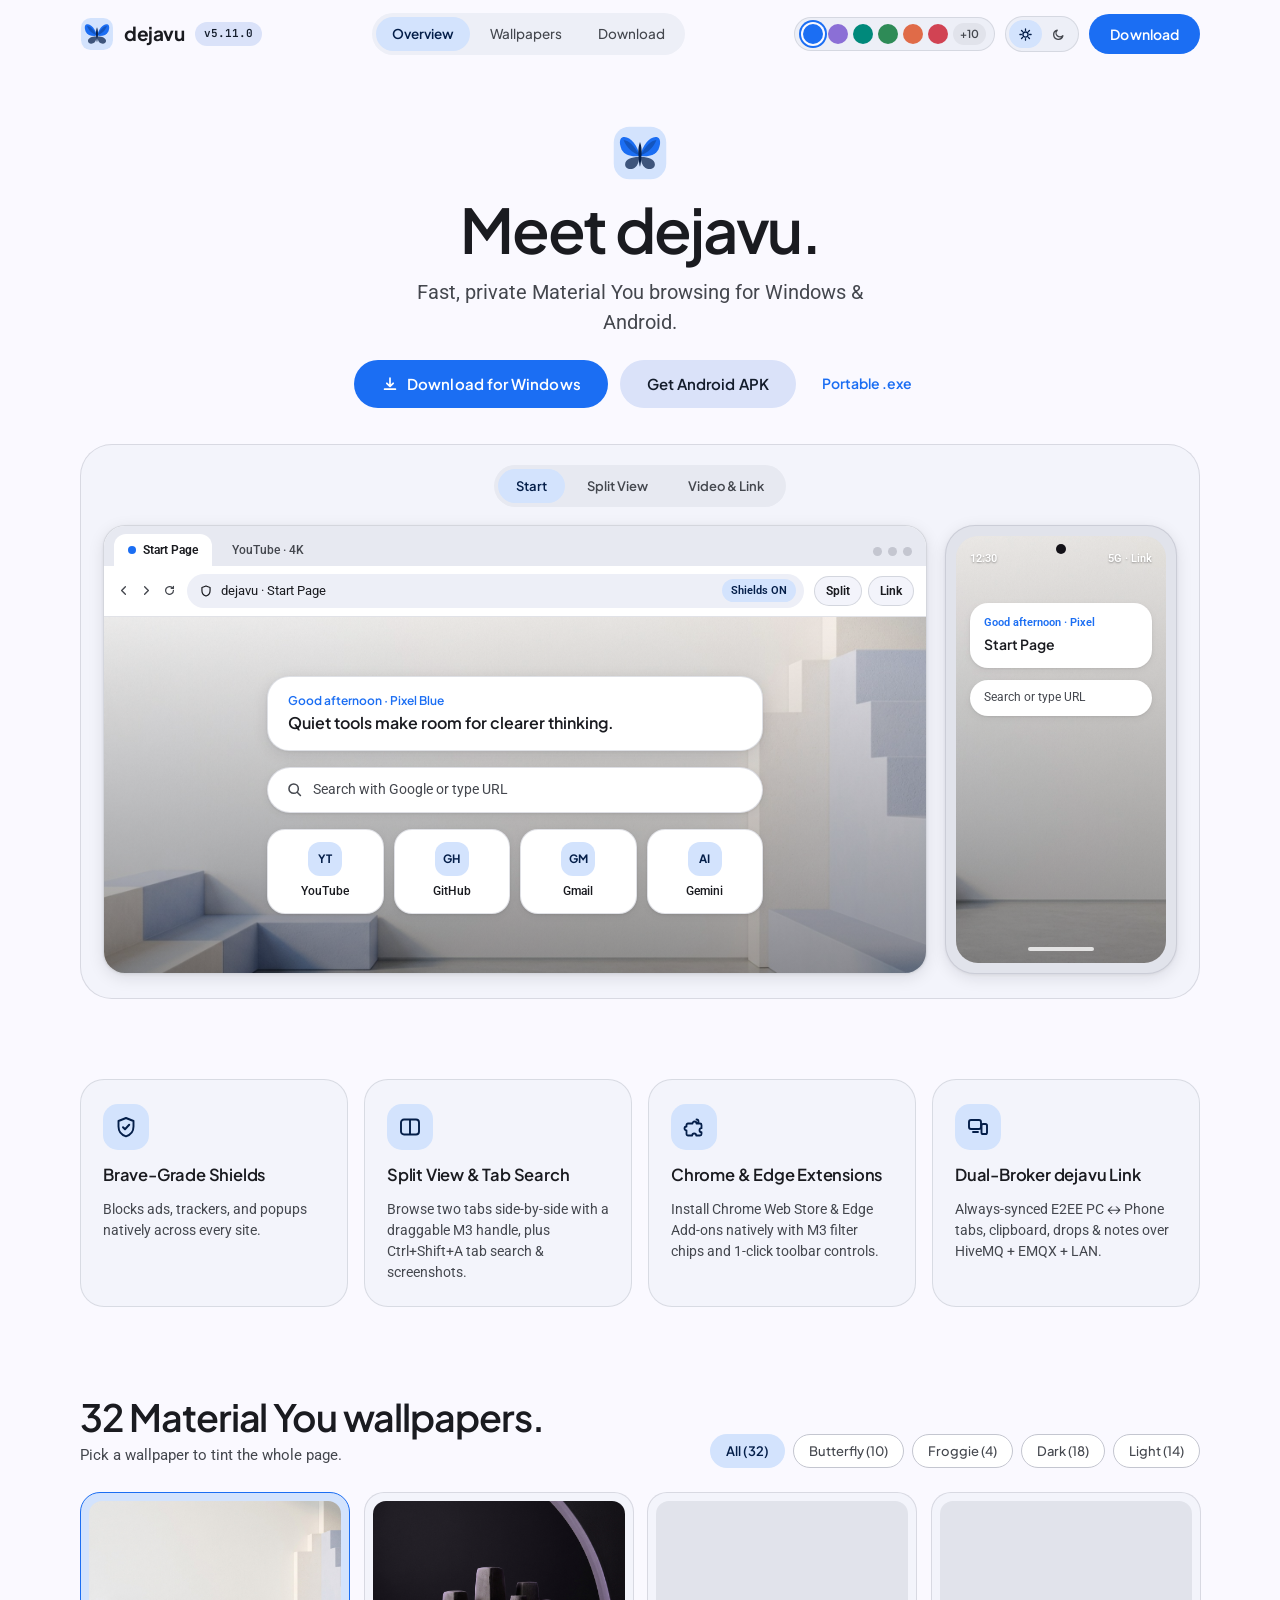
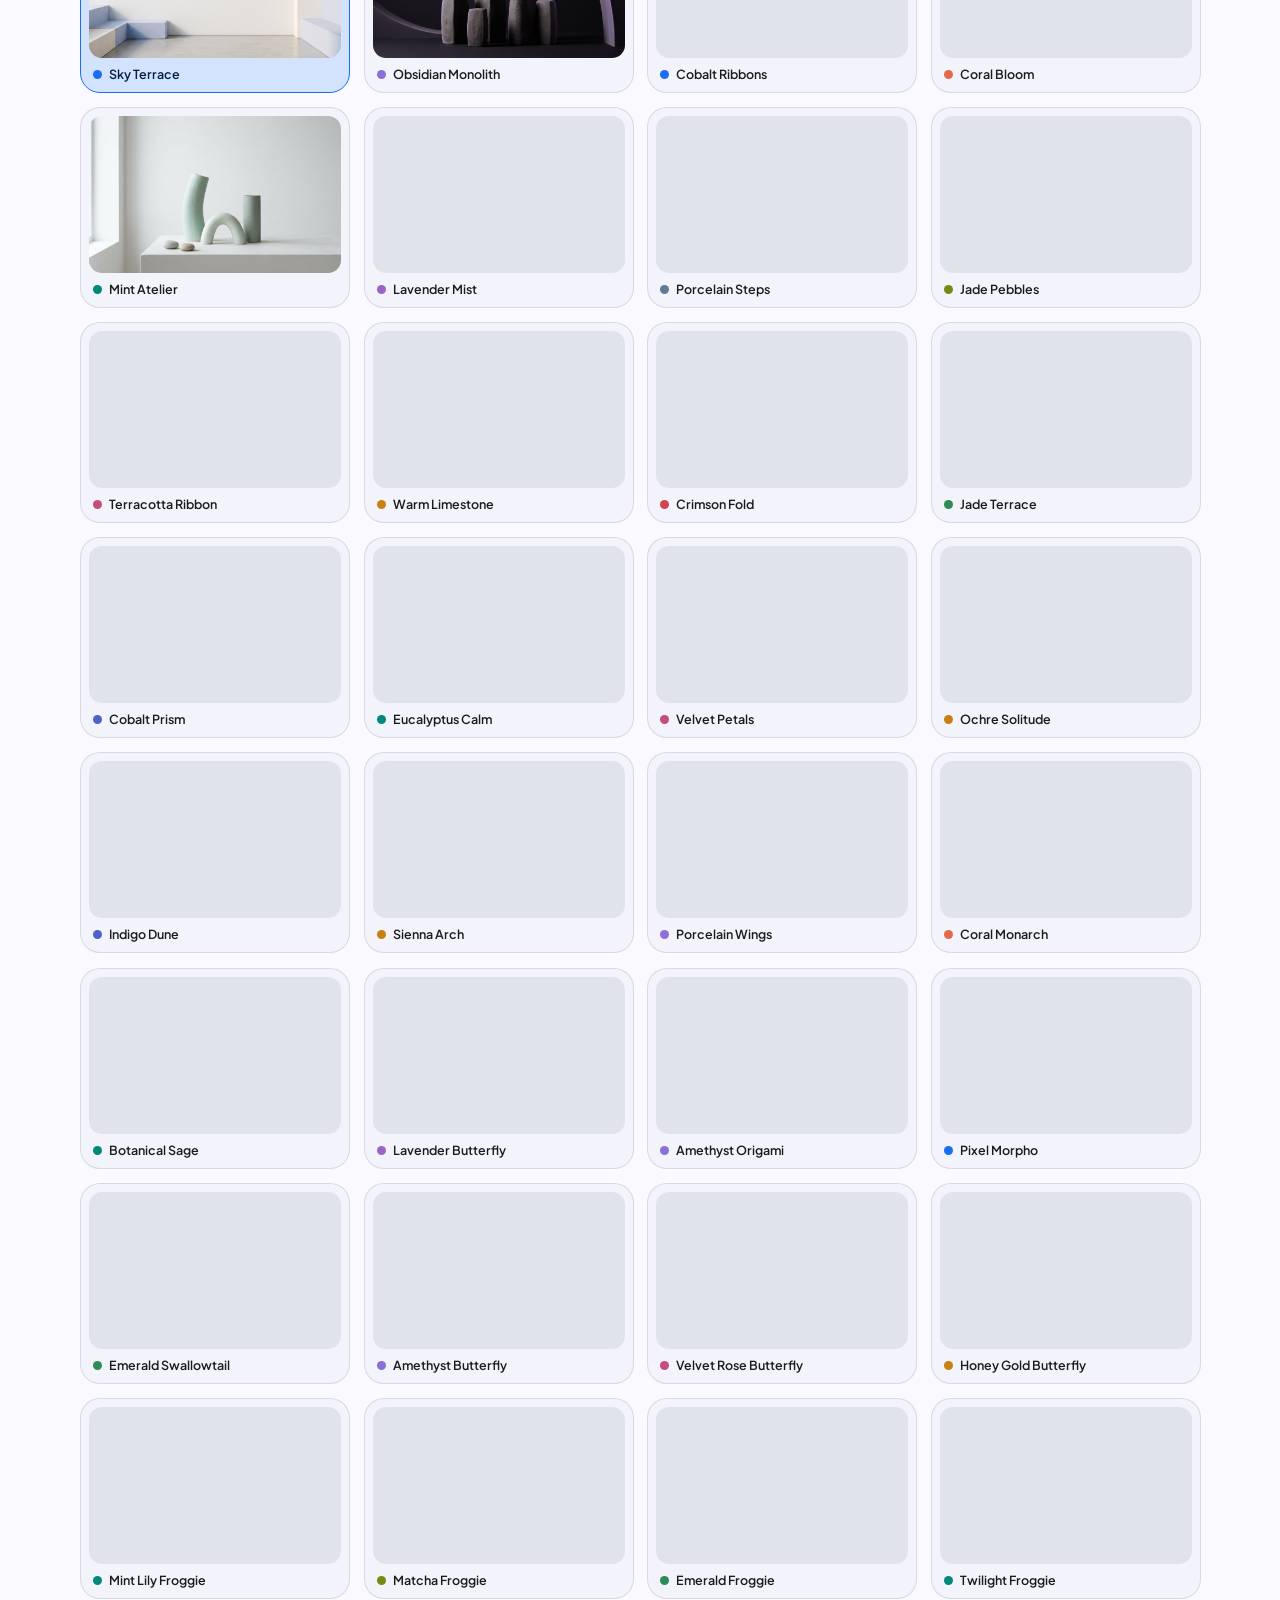
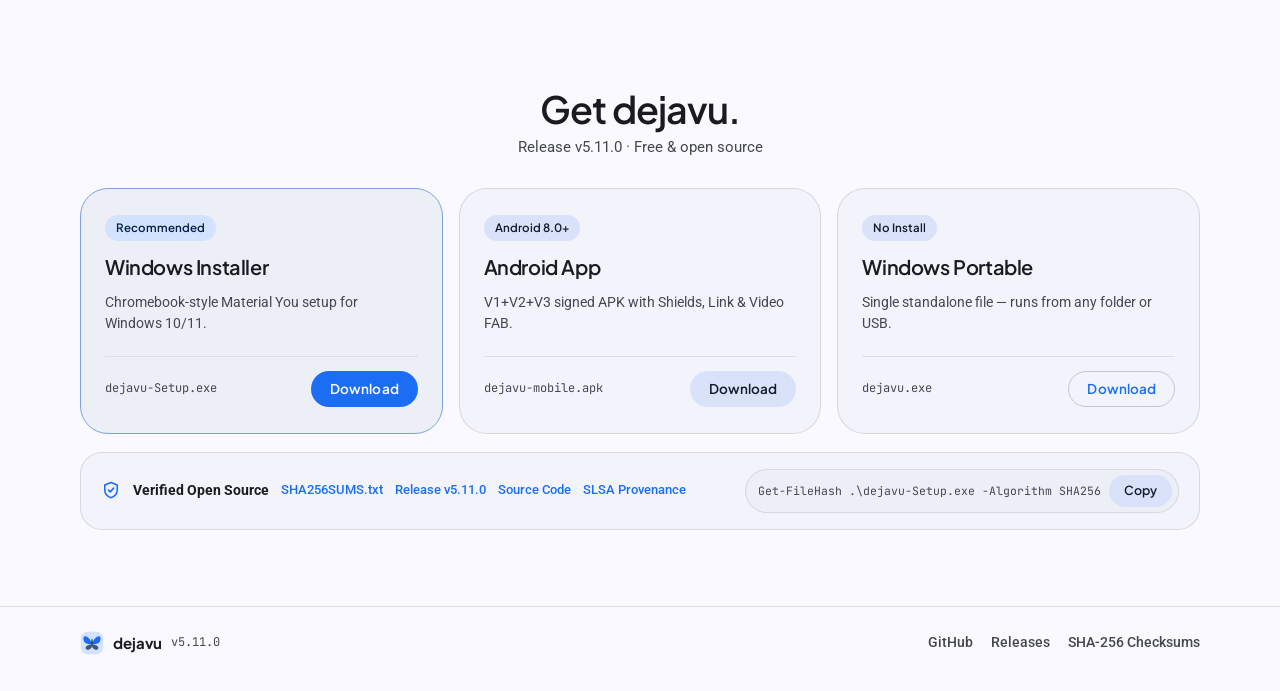
==== commit d822015f: "Release v5.11.0: Googlebook M3 redesign, Dual-Broker Link sync, Split View, Extensions & VPN removal" ====
--- a/docs/index.html
+++ b/docs/index.html
@@ -3,8 +3,8 @@
 <head>
   <meta charset="UTF-8">
   <meta name="viewport" content="width=device-width, initial-scale=1.0">
-  <title>dejavu — Material You Browser for Windows &amp; Android</title>
-  <meta name="description" content="Fast, private Material You browsing for Windows &amp; Android. Built-in self-healing VPN, Brave-grade Shields, Chrome extensions, 32 wallpapers, and dejavu Link.">
+  <title>dejavu — Googlebook Material You Browser for Windows &amp; Android</title>
+  <meta name="description" content="Fast, private Googlebook Material Design 3 browsing for Windows &amp; Android. Split View, Quick Tab Search, 16 Material You themes (32 Light/Dark), Brave-grade Shields, Chrome &amp; Edge extensions, and dual-broker dejavu Link.">
   <meta name="theme-color" content="#faf9ff">
 
   <link rel="icon" type="image/svg+xml" href="data:image/svg+xml,%3Csvg xmlns='http://www.w3.org/2000/svg' viewBox='0 0 64 64' fill='none'%3E%3Crect x='2' y='2' width='60' height='60' rx='18' fill='%23D8E2FF'/%3E%3Cpath d='M31.4 33.8C29.0 23.4 20.6 12.6 13.0 13.8C8.6 14.5 7.8 20.8 10.8 27.6C13.6 33.8 21.4 36.6 31.4 35.4Z' fill='%231B6EF3'/%3E%3Cpath d='M32.6 33.8C35.0 23.4 43.4 12.6 51.0 13.8C55.4 14.5 56.2 20.8 53.2 27.6C50.4 33.8 42.6 36.6 32.6 35.4Z' fill='%231B6EF3'/%3E%3Cpath d='M31.2 36.6C23.0 36.4 15.2 39.2 15.0 44.8C14.8 49.0 19.4 51.6 24.6 49.6C28.6 48.0 30.8 43.2 31.2 36.6Z' fill='%23001A43' fill-opacity='0.72'/%3E%3Cpath d='M32.8 36.6C41.0 36.4 48.8 39.2 49.0 44.8C49.2 49.0 44.6 51.6 39.4 49.6C35.4 48.0 33.2 43.2 32.8 36.6Z' fill='%23001A43' fill-opacity='0.72'/%3E%3Cpath d='M32 19.5C33.5 23.6 34.1 27.8 33.8 33.4C33.5 39.0 32.9 45.2 32 47.6C31.1 45.2 30.5 39.0 30.2 33.4C29.9 27.8 30.5 23.6 32 19.5Z' fill='%23001A43'/%3E%3C/svg%3E">
@@ -13,15 +13,15 @@
 
   <meta property="og:type" content="website">
   <meta property="og:site_name" content="dejavu">
-  <meta property="og:title" content="dejavu v5.10.0 — Material You Browser for Windows &amp; Android">
-  <meta property="og:description" content="Fast, private Material You browsing for Windows &amp; Android with built-in VPN, Brave-grade Shields, Chrome extensions, and 32 wallpapers.">
+  <meta property="og:title" content="dejavu v5.11.0 — Material You Browser for Windows &amp; Android">
+  <meta property="og:description" content="Fast, private Googlebook Material You browsing for Windows &amp; Android with Split View, 16 HCT themes (32 Light/Dark), Brave-grade Shields, Chrome &amp; Edge extensions, and dejavu Link.">
   <meta property="og:url" content="https://dathevinci.github.io/Dejavu-browser/">
   <meta property="og:image" content="https://dathevinci.github.io/Dejavu-browser/assets/wallpapers/wp-m3-sky-terrace.jpg">
 
   <link rel="preconnect" href="https://fonts.googleapis.com">
   <link rel="preconnect" href="https://fonts.gstatic.com" crossorigin>
   <link href="https://fonts.googleapis.com/css2?family=JetBrains+Mono:wght@500;600&family=Plus+Jakarta+Sans:wght@500;600;700&family=Roboto:wght@400;500&display=swap" rel="stylesheet">
-  <link rel="stylesheet" href="styles.css?v=5.10.0">
+  <link rel="stylesheet" href="styles.css?v=5.11.0">
 </head>
 <body>
   <div id="scroll-sentinel" class="scroll-sentinel" aria-hidden="true"></div>
@@ -45,7 +45,7 @@
           </svg>
         </span>
         <span class="brand-name">dejavu</span>
-        <span id="release-version-badge" class="version-pill">v5.10.0</span>
+        <span id="release-version-badge" class="version-pill">v5.11.0</span>
       </a>
 
       <div class="nav-links" id="nav-links" role="navigation" aria-label="Page sections">
@@ -63,25 +63,29 @@
             <button type="button" class="seed-dot" data-seed="emerald" style="--seed-color:#2e8b57" title="Botanical Jade" aria-label="Botanical Jade" aria-pressed="false"></button>
             <button type="button" class="seed-dot" data-seed="coral" style="--seed-color:#e06b48" title="Sunset Coral" aria-label="Sunset Coral" aria-pressed="false"></button>
             <button type="button" class="seed-dot" data-seed="crimson" style="--seed-color:#d14353" title="Crimson Clay" aria-label="Crimson Clay" aria-pressed="false"></button>
-            <button type="button" id="seed-more-btn" class="seed-more-btn" aria-haspopup="dialog" aria-expanded="false" aria-controls="seed-popover" title="All 12 Material You themes">+6</button>
+            <button type="button" id="seed-more-btn" class="seed-more-btn" aria-haspopup="dialog" aria-expanded="false" aria-controls="seed-popover" title="All 16 Material You themes">+10</button>
           </div>
 
-          <div id="seed-popover" class="seed-popover" role="dialog" aria-label="12 Material You themes" hidden>
+          <div id="seed-popover" class="seed-popover" role="dialog" aria-label="16 Material You themes" hidden>
             <div class="seed-popover-head">
-              <span>Material You</span>
+              <span>Material You (16)</span>
               <span id="seed-active-pill" class="seed-active-pill">Pixel Blue</span>
             </div>
             <div class="seed-popover-grid">
               <button type="button" class="seed-swatch active" data-seed="sapphire" aria-pressed="true"><span class="swatch-dot" style="--seed-color:#1b6ef3"></span>Pixel Blue</button>
               <button type="button" class="seed-swatch" data-seed="amethyst" aria-pressed="false"><span class="swatch-dot" style="--seed-color:#8b6fd6"></span>Amethyst</button>
               <button type="button" class="seed-swatch" data-seed="indigo" aria-pressed="false"><span class="swatch-dot" style="--seed-color:#4f62c9"></span>Royal Indigo</button>
+              <button type="button" class="seed-swatch" data-seed="ocean" aria-pressed="false"><span class="swatch-dot" style="--seed-color:#0085ad"></span>Glacier Cyan</button>
               <button type="button" class="seed-swatch" data-seed="aurora" aria-pressed="false"><span class="swatch-dot" style="--seed-color:#00897b"></span>Aurora Teal</button>
               <button type="button" class="seed-swatch" data-seed="emerald" aria-pressed="false"><span class="swatch-dot" style="--seed-color:#2e8b57"></span>Botanical Jade</button>
+              <button type="button" class="seed-swatch" data-seed="forest" aria-pressed="false"><span class="swatch-dot" style="--seed-color:#37693e"></span>Pine Moss</button>
               <button type="button" class="seed-swatch" data-seed="lime" aria-pressed="false"><span class="swatch-dot" style="--seed-color:#748a14"></span>Matcha Olive</button>
               <button type="button" class="seed-swatch" data-seed="gold" aria-pressed="false"><span class="swatch-dot" style="--seed-color:#c68112"></span>Honey Amber</button>
+              <button type="button" class="seed-swatch" data-seed="terracotta" aria-pressed="false"><span class="swatch-dot" style="--seed-color:#b3643f"></span>Sienna Clay</button>
               <button type="button" class="seed-swatch" data-seed="coral" aria-pressed="false"><span class="swatch-dot" style="--seed-color:#e06b48"></span>Sunset Coral</button>
               <button type="button" class="seed-swatch" data-seed="crimson" aria-pressed="false"><span class="swatch-dot" style="--seed-color:#d14353"></span>Crimson Clay</button>
               <button type="button" class="seed-swatch" data-seed="rose" aria-pressed="false"><span class="swatch-dot" style="--seed-color:#c44c80"></span>Velvet Rose</button>
+              <button type="button" class="seed-swatch" data-seed="plum" aria-pressed="false"><span class="swatch-dot" style="--seed-color:#9e5397"></span>Deep Berry</button>
               <button type="button" class="seed-swatch" data-seed="lavender" aria-pressed="false"><span class="swatch-dot" style="--seed-color:#9b65c4"></span>Orchid Mist</button>
               <button type="button" class="seed-swatch" data-seed="silver" aria-pressed="false"><span class="swatch-dot" style="--seed-color:#627896"></span>Titanium Slate</button>
             </div>
@@ -122,17 +126,21 @@
       </div>
       <div class="drawer-seeds">
         <span id="mobile-seed-label" class="drawer-seed-title">Pixel Blue</span>
-        <div class="drawer-seeds-grid" role="group" aria-label="Material You 12 colors">
+        <div class="drawer-seeds-grid" role="group" aria-label="Material You 16 colors">
           <button type="button" class="seed-dot active" data-seed="sapphire" style="--seed-color:#1b6ef3" aria-label="Pixel Blue" aria-pressed="true"></button>
           <button type="button" class="seed-dot" data-seed="amethyst" style="--seed-color:#8b6fd6" aria-label="Amethyst" aria-pressed="false"></button>
           <button type="button" class="seed-dot" data-seed="indigo" style="--seed-color:#4f62c9" aria-label="Royal Indigo" aria-pressed="false"></button>
+          <button type="button" class="seed-dot" data-seed="ocean" style="--seed-color:#0085ad" aria-label="Glacier Cyan" aria-pressed="false"></button>
           <button type="button" class="seed-dot" data-seed="aurora" style="--seed-color:#00897b" aria-label="Aurora Teal" aria-pressed="false"></button>
           <button type="button" class="seed-dot" data-seed="emerald" style="--seed-color:#2e8b57" aria-label="Botanical Jade" aria-pressed="false"></button>
+          <button type="button" class="seed-dot" data-seed="forest" style="--seed-color:#37693e" aria-label="Pine Moss" aria-pressed="false"></button>
           <button type="button" class="seed-dot" data-seed="lime" style="--seed-color:#748a14" aria-label="Matcha Olive" aria-pressed="false"></button>
           <button type="button" class="seed-dot" data-seed="gold" style="--seed-color:#c68112" aria-label="Honey Amber" aria-pressed="false"></button>
+          <button type="button" class="seed-dot" data-seed="terracotta" style="--seed-color:#b3643f" aria-label="Sienna Clay" aria-pressed="false"></button>
           <button type="button" class="seed-dot" data-seed="coral" style="--seed-color:#e06b48" aria-label="Sunset Coral" aria-pressed="false"></button>
           <button type="button" class="seed-dot" data-seed="crimson" style="--seed-color:#d14353" aria-label="Crimson Clay" aria-pressed="false"></button>
           <button type="button" class="seed-dot" data-seed="rose" style="--seed-color:#c44c80" aria-label="Velvet Rose" aria-pressed="false"></button>
+          <button type="button" class="seed-dot" data-seed="plum" style="--seed-color:#9e5397" aria-label="Deep Berry" aria-pressed="false"></button>
           <button type="button" class="seed-dot" data-seed="lavender" style="--seed-color:#9b65c4" aria-label="Orchid Mist" aria-pressed="false"></button>
           <button type="button" class="seed-dot" data-seed="silver" style="--seed-color:#627896" aria-label="Titanium Slate" aria-pressed="false"></button>
         </div>
@@ -176,7 +184,7 @@
       <div class="stage-shell">
         <div class="stage-tabs" role="tablist" aria-label="Browser preview">
           <button type="button" class="stage-tab active" role="tab" aria-selected="true" data-stage-tab="start">Start</button>
-          <button type="button" class="stage-tab" role="tab" aria-selected="false" data-stage-tab="vpn">Private VPN</button>
+          <button type="button" class="stage-tab" role="tab" aria-selected="false" data-stage-tab="split">Split View</button>
           <button type="button" class="stage-tab" role="tab" aria-selected="false" data-stage-tab="video">Video &amp; Link</button>
         </div>
 
@@ -206,7 +214,7 @@
                 <span class="omnibox-chip">Shields ON</span>
               </div>
               <div class="desk-tools">
-                <button type="button" class="tool-chip" data-stage-tab="vpn" title="Private VPN">VPN · <span id="dk-vpn-cc">US</span></button>
+                <button type="button" class="tool-chip" data-stage-tab="split" title="Split View">Split</button>
                 <button type="button" id="dk-beam-btn" class="tool-chip" title="Send tab to Pixel">Link</button>
               </div>
             </div>
@@ -233,28 +241,28 @@
                 </div>
               </div>
 
-              <!-- View 2: Private VPN -->
-              <div class="stage-view" data-stage-view="vpn" hidden>
+              <!-- View 2: Native Split View & Tab Search -->
+              <div class="stage-view" data-stage-view="split" hidden>
                 <div class="preview-card">
                   <div class="preview-card-head">
                     <div>
-                      <strong>Self-Healing VPN</strong>
-                      <span id="vpn-status-line" class="preview-sub">Smart Auto-Heal · United States · 38 ms</span>
+                      <strong>Split View &amp; Quick Tab Search</strong>
+                      <span id="split-status-line" class="preview-sub">50 / 50 Dual-Pane · Draggable M3 Divider · Ctrl+Shift+V</span>
                     </div>
-                    <span class="status-pill">Protected</span>
+                    <span class="status-pill">Dual Pane</span>
                   </div>
-                  <div class="vpn-mode-row" role="group" aria-label="VPN routing mode">
-                    <button type="button" class="mini-pill active" data-vpn-mode="smart">Smart Auto-Heal</button>
-                    <button type="button" class="mini-pill" data-vpn-mode="tor">3-Hop Tor</button>
+                  <div class="split-mode-row" role="group" aria-label="Split View layout ratio">
+                    <button type="button" class="mini-pill active" data-split-ratio="50 / 50">50 / 50 Balanced</button>
+                    <button type="button" class="mini-pill" data-split-ratio="65 / 35">65 / 35 Focus</button>
                   </div>
-                  <div class="vpn-loc-row">
-                    <button type="button" class="loc-pill active" data-vpn-cc="US" data-vpn-city="United States" data-vpn-ms="38">United States · 38 ms</button>
-                    <button type="button" class="loc-pill" data-vpn-cc="DE" data-vpn-city="Germany" data-vpn-ms="44">Germany · 44 ms</button>
-                    <button type="button" class="loc-pill" data-vpn-cc="JP" data-vpn-city="Japan" data-vpn-ms="62">Japan · 62 ms</button>
+                  <div class="split-loc-row">
+                    <button type="button" class="loc-pill active" data-split-pair="Docs + GitHub">Docs + GitHub</button>
+                    <button type="button" class="loc-pill" data-split-pair="YouTube + Notes">YouTube + Notes</button>
+                    <button type="button" class="loc-pill" data-split-pair="Gmail + Drive">Gmail + Drive</button>
                   </div>
                   <div class="preview-card-foot">
-                    <span id="vpn-verify-note" class="preview-sub">HTTPS verified · zero broken sites</span>
-                    <button type="button" id="demo-vpn-verify" class="m3-btn m3-btn-tonal m3-btn-xs">Verify</button>
+                    <span id="split-pair-note" class="preview-sub">Paired: Docs + GitHub · Click either pane to focus</span>
+                    <button type="button" id="demo-split-swap" class="m3-btn m3-btn-tonal m3-btn-xs">Swap</button>
                   </div>
                 </div>
               </div>
@@ -294,7 +302,7 @@
               <div id="px-wp" class="wp-backdrop" style="background-image:url('assets/wallpapers/wp-m3-sky-terrace.jpg')"></div>
               <div class="wp-scrim"></div>
               <div class="pixel-body">
-                <div class="pixel-status"><span>12:30</span><span>5G · VPN</span></div>
+                <div class="pixel-status"><span>12:30</span><span>5G · Link</span></div>
                 <div class="pixel-glance">
                   <small id="px-motd-overline">Good afternoon · Pixel</small>
                   <strong id="px-synced-title">Start Page</strong>
@@ -329,26 +337,26 @@
 
         <article class="feature-card">
           <span class="feature-icon" aria-hidden="true">
-            <svg viewBox="0 0 24 24" width="24" height="24" fill="none"><circle cx="12" cy="12" r="8.5" stroke="currentColor" stroke-width="1.9"/><path d="M3.8 12h16.4M12 3.5c2.4 2.4 3.6 5.3 3.6 8.5s-1.2 6.1-3.6 8.5c-2.4-2.4-3.6-5.3-3.6-8.5s1.2-6.1 3.6-8.5z" stroke="currentColor" stroke-width="1.7"/></svg>
+            <svg viewBox="0 0 24 24" width="24" height="24" fill="none"><rect x="3" y="4.5" width="18" height="15" rx="3" stroke="currentColor" stroke-width="1.9"/><path d="M12 4.5v15" stroke="currentColor" stroke-width="1.9"/></svg>
           </span>
-          <h3>Built-In Self-Healing VPN</h3>
-          <p>One-tap smart routing with automatic 3-hop Tor fallback.</p>
+          <h3>Split View &amp; Tab Search</h3>
+          <p>Browse two tabs side-by-side with a draggable M3 handle, plus Ctrl+Shift+A tab search &amp; screenshots.</p>
         </article>
 
         <article class="feature-card">
           <span class="feature-icon" aria-hidden="true">
             <svg viewBox="0 0 24 24" width="24" height="24" fill="none"><path d="M14.5 4.5a2 2 0 1 1 0 4H18a1.5 1.5 0 0 1 1.5 1.5v3.2a2 2 0 1 0 0 4V19A1.5 1.5 0 0 1 18 20.5h-3.8a2 2 0 1 0-4 0H6A1.5 1.5 0 0 1 4.5 19v-3.5a2 2 0 1 1 0-4V10A1.5 1.5 0 0 1 6 8.5h4.5a2 2 0 1 1 4 0" stroke="currentColor" stroke-width="1.8" stroke-linecap="round" stroke-linejoin="round"/></svg>
           </span>
-          <h3>Chrome Extensions</h3>
-          <p>Add Chrome Web Store extensions natively, styled in Material You.</p>
+          <h3>Chrome &amp; Edge Extensions</h3>
+          <p>Install Chrome Web Store &amp; Edge Add-ons natively with M3 filter chips and 1-click toolbar controls.</p>
         </article>
 
         <article class="feature-card">
           <span class="feature-icon" aria-hidden="true">
             <svg viewBox="0 0 24 24" width="24" height="24" fill="none"><rect x="3" y="5" width="12" height="9" rx="2" stroke="currentColor" stroke-width="1.9"/><rect x="15.5" y="9" width="5.5" height="10" rx="1.6" stroke="currentColor" stroke-width="1.9"/><path d="M7 17h5" stroke="currentColor" stroke-width="1.9" stroke-linecap="round"/></svg>
           </span>
-          <h3>dejavu Link &amp; Downloads</h3>
-          <p>Send tabs PC &harr; Phone with E2EE and 8&times; Turbo video downloads.</p>
+          <h3>Dual-Broker dejavu Link</h3>
+          <p>Always-synced E2EE PC &harr; Phone tabs, clipboard, drops &amp; notes over HiveMQ + EMQX + LAN.</p>
         </article>
       </div>
     </section>
@@ -511,7 +519,7 @@
     <section id="download" class="section container">
       <div class="dl-head">
         <h2>Get dejavu.</h2>
-        <p id="dl-ver-eyebrow" class="section-sub">Release v5.10.0 &middot; Free &amp; open source</p>
+        <p id="dl-ver-eyebrow" class="section-sub">Release v5.11.0 &middot; Free &amp; open source</p>
       </div>
 
       <div class="dl-grid">
@@ -552,7 +560,7 @@
           <strong>Verified Open Source</strong>
           <nav class="verify-links" aria-label="Verification links">
             <a id="trust-dl-sha256" href="https://github.com/Dathevinci/Dejavu-browser/releases/latest/download/SHA256SUMS.txt" target="_blank" rel="noopener noreferrer">SHA256SUMS.txt</a>
-            <a id="trust-release-link" href="https://github.com/Dathevinci/Dejavu-browser/releases/latest" target="_blank" rel="noopener noreferrer">Release v5.10.0</a>
+            <a id="trust-release-link" href="https://github.com/Dathevinci/Dejavu-browser/releases/latest" target="_blank" rel="noopener noreferrer">Release v5.11.0</a>
             <a href="https://github.com/Dathevinci/Dejavu-browser" target="_blank" rel="noopener noreferrer">Source Code</a>
             <a href="https://github.com/Dathevinci/Dejavu-browser/attestations" target="_blank" rel="noopener noreferrer">SLSA Provenance</a>
           </nav>
@@ -577,7 +585,7 @@
           <path d="M32 19.5C33.5 23.6 34.1 27.8 33.8 33.4C33.5 39.0 32.9 45.2 32 47.6C31.1 45.2 30.5 39.0 30.2 33.4C29.9 27.8 30.5 23.6 32 19.5Z" fill="var(--md-on-primary-container)"/>
         </svg>
         <strong>dejavu</strong>
-        <span id="foot-version">v5.10.0</span>
+        <span id="foot-version">v5.11.0</span>
       </div>
       <div class="foot-links">
         <a href="https://github.com/Dathevinci/Dejavu-browser" target="_blank" rel="noopener noreferrer">GitHub</a>
@@ -592,6 +600,6 @@
     <a href="#overview">Preview</a>
   </div>
 
-  <script src="app.js?v=5.10.0"></script>
+  <script src="app.js?v=5.11.0"></script>
 </body>
 </html>
--- a/docs/styles.css
+++ b/docs/styles.css
@@ -273,7 +273,87 @@
   --md-on-tertiary-container: #00201c;
 }
 
-/* ---------- 12 Dark Material You HCT Palettes ---------- */
+html[data-theme="light"][data-accent="ocean"] {
+  --md-surface: #f4fafe;
+  --md-surface-container-low: #eef4f8;
+  --md-surface-container: #e8eef2;
+  --md-surface-container-high: #e2e8ec;
+  --md-surface-container-highest: #dce3e7;
+  --md-on-surface: #161c1f;
+  --md-on-surface-variant: #40484c;
+  --md-outline: #70787d;
+  --md-outline-variant: #bfc8cd;
+  --md-primary: #006684;
+  --md-on-primary: #ffffff;
+  --md-primary-container: #bfe9ff;
+  --md-on-primary-container: #001f2a;
+  --md-secondary-container: #cee6f0;
+  --md-on-secondary-container: #071e26;
+  --md-tertiary-container: #e3dfff;
+  --md-on-tertiary-container: #191836;
+}
+
+html[data-theme="light"][data-accent="terracotta"] {
+  --md-surface: #fff8f5;
+  --md-surface-container-low: #f9eee9;
+  --md-surface-container: #f3e8e3;
+  --md-surface-container-high: #ede2dd;
+  --md-surface-container-highest: #e7dcd7;
+  --md-on-surface: #211a16;
+  --md-on-surface-variant: #51443d;
+  --md-outline: #83746c;
+  --md-outline-variant: #d5c3b9;
+  --md-primary: #8f4c2b;
+  --md-on-primary: #ffffff;
+  --md-primary-container: #ffdbca;
+  --md-on-primary-container: #361300;
+  --md-secondary-container: #f8dcd0;
+  --md-on-secondary-container: #2c160b;
+  --md-tertiary-container: #e0e8af;
+  --md-on-tertiary-container: #1a2000;
+}
+
+html[data-theme="light"][data-accent="plum"] {
+  --md-surface: #fff7fc;
+  --md-surface-container-low: #f9eef6;
+  --md-surface-container: #f3e8f0;
+  --md-surface-container-high: #ede2ea;
+  --md-surface-container-highest: #e7dce4;
+  --md-on-surface: #20191f;
+  --md-on-surface-variant: #4e434d;
+  --md-outline: #80737e;
+  --md-outline-variant: #d2c2cf;
+  --md-primary: #85457e;
+  --md-on-primary: #ffffff;
+  --md-primary-container: #ffd7f5;
+  --md-on-primary-container: #360035;
+  --md-secondary-container: #f3d8ee;
+  --md-on-secondary-container: #291526;
+  --md-tertiary-container: #ffdbd0;
+  --md-on-tertiary-container: #37150a;
+}
+
+html[data-theme="light"][data-accent="forest"] {
+  --md-surface: #f6fbf4;
+  --md-surface-container-low: #f0f5ee;
+  --md-surface-container: #eaefe8;
+  --md-surface-container-high: #e4e9e2;
+  --md-surface-container-highest: #dee4dc;
+  --md-on-surface: #181d18;
+  --md-on-surface-variant: #414940;
+  --md-outline: #727970;
+  --md-outline-variant: #c1c9be;
+  --md-primary: #37693e;
+  --md-on-primary: #ffffff;
+  --md-primary-container: #b8f0bb;
+  --md-on-primary-container: #002109;
+  --md-secondary-container: #d4e8d3;
+  --md-on-secondary-container: #0f1f11;
+  --md-tertiary-container: #bcebf1;
+  --md-on-tertiary-container: #002023;
+}
+
+/* ---------- 16 Dark Material You HCT Palettes ---------- */
 html[data-theme="dark"] {
   --md-surface: #111318;
   --md-surface-container-lowest: #0c0e13;
@@ -510,6 +590,82 @@
   --md-on-secondary-container: #dce4f2;
 }
 
+html[data-theme="dark"][data-accent="ocean"] {
+  --md-surface: #0e1417;
+  --md-surface-container-lowest: #090f12;
+  --md-surface-container-low: #161c1f;
+  --md-surface-container: #1a2023;
+  --md-surface-container-high: #252b2e;
+  --md-surface-container-highest: #303639;
+  --md-on-surface: #dde3e7;
+  --md-on-surface-variant: #bfc8cd;
+  --md-outline: #899297;
+  --md-outline-variant: #40484c;
+  --md-primary: #72d5f5;
+  --md-on-primary: #003546;
+  --md-primary-container: #004e66;
+  --md-on-primary-container: #bfe9ff;
+  --md-secondary-container: #344a53;
+  --md-on-secondary-container: #cee6f0;
+}
+
+html[data-theme="dark"][data-accent="terracotta"] {
+  --md-surface: #18120f;
+  --md-surface-container-lowest: #120d0a;
+  --md-surface-container-low: #211a16;
+  --md-surface-container: #251e1a;
+  --md-surface-container-high: #302824;
+  --md-surface-container-highest: #3b332e;
+  --md-on-surface: #ede0d9;
+  --md-on-surface-variant: #d5c3b9;
+  --md-outline: #9e8e85;
+  --md-outline-variant: #51443d;
+  --md-primary: #f2b89b;
+  --md-on-primary: #50240c;
+  --md-primary-container: #6d391e;
+  --md-on-primary-container: #ffdbca;
+  --md-secondary-container: #5b4134;
+  --md-on-secondary-container: #fddcc9;
+}
+
+html[data-theme="dark"][data-accent="plum"] {
+  --md-surface: #171117;
+  --md-surface-container-lowest: #120c12;
+  --md-surface-container-low: #20191f;
+  --md-surface-container: #241d23;
+  --md-surface-container-high: #2f282e;
+  --md-surface-container-highest: #3a3239;
+  --md-on-surface: #ebdfe9;
+  --md-on-surface-variant: #d2c2cf;
+  --md-outline: #9b8c99;
+  --md-outline-variant: #4e434d;
+  --md-primary: #f2b0e6;
+  --md-on-primary: #4f184c;
+  --md-primary-container: #692f64;
+  --md-on-primary-container: #ffd7f5;
+  --md-secondary-container: #553f52;
+  --md-on-secondary-container: #f5d8f0;
+}
+
+html[data-theme="dark"][data-accent="forest"] {
+  --md-surface: #101510;
+  --md-surface-container-lowest: #0b0f0b;
+  --md-surface-container-low: #181d18;
+  --md-surface-container: #1c211c;
+  --md-surface-container-high: #262c26;
+  --md-surface-container-highest: #313731;
+  --md-on-surface: #dfe4dc;
+  --md-on-surface-variant: #c1c9be;
+  --md-outline: #8b9389;
+  --md-outline-variant: #414940;
+  --md-primary: #9cd49f;
+  --md-on-primary: #063914;
+  --md-primary-container: #1d5128;
+  --md-on-primary-container: #b8f0bb;
+  --md-secondary-container: #384b39;
+  --md-on-secondary-container: #d4e8d3;
+}
+
 /* ==========================================================================
    BASE RESET & NATIVE DOCUMENT SCROLLING (STRICTLY ZERO SCROLL HIJACKING)
    ========================================================================== */
@@ -1465,7 +1621,7 @@
   color: var(--md-on-surface);
 }
 
-/* Interactive VPN & Video Preview Cards */
+/* Interactive Split View & Video Preview Cards */
 .preview-card {
   width: 100%;
   padding: 20px;
@@ -1514,8 +1670,8 @@
   flex-shrink: 0;
 }
 
-.vpn-mode-row,
-.vpn-loc-row,
+.split-mode-row,
+.split-loc-row,
 .video-actions {
   display: flex;
   flex-wrap: wrap;
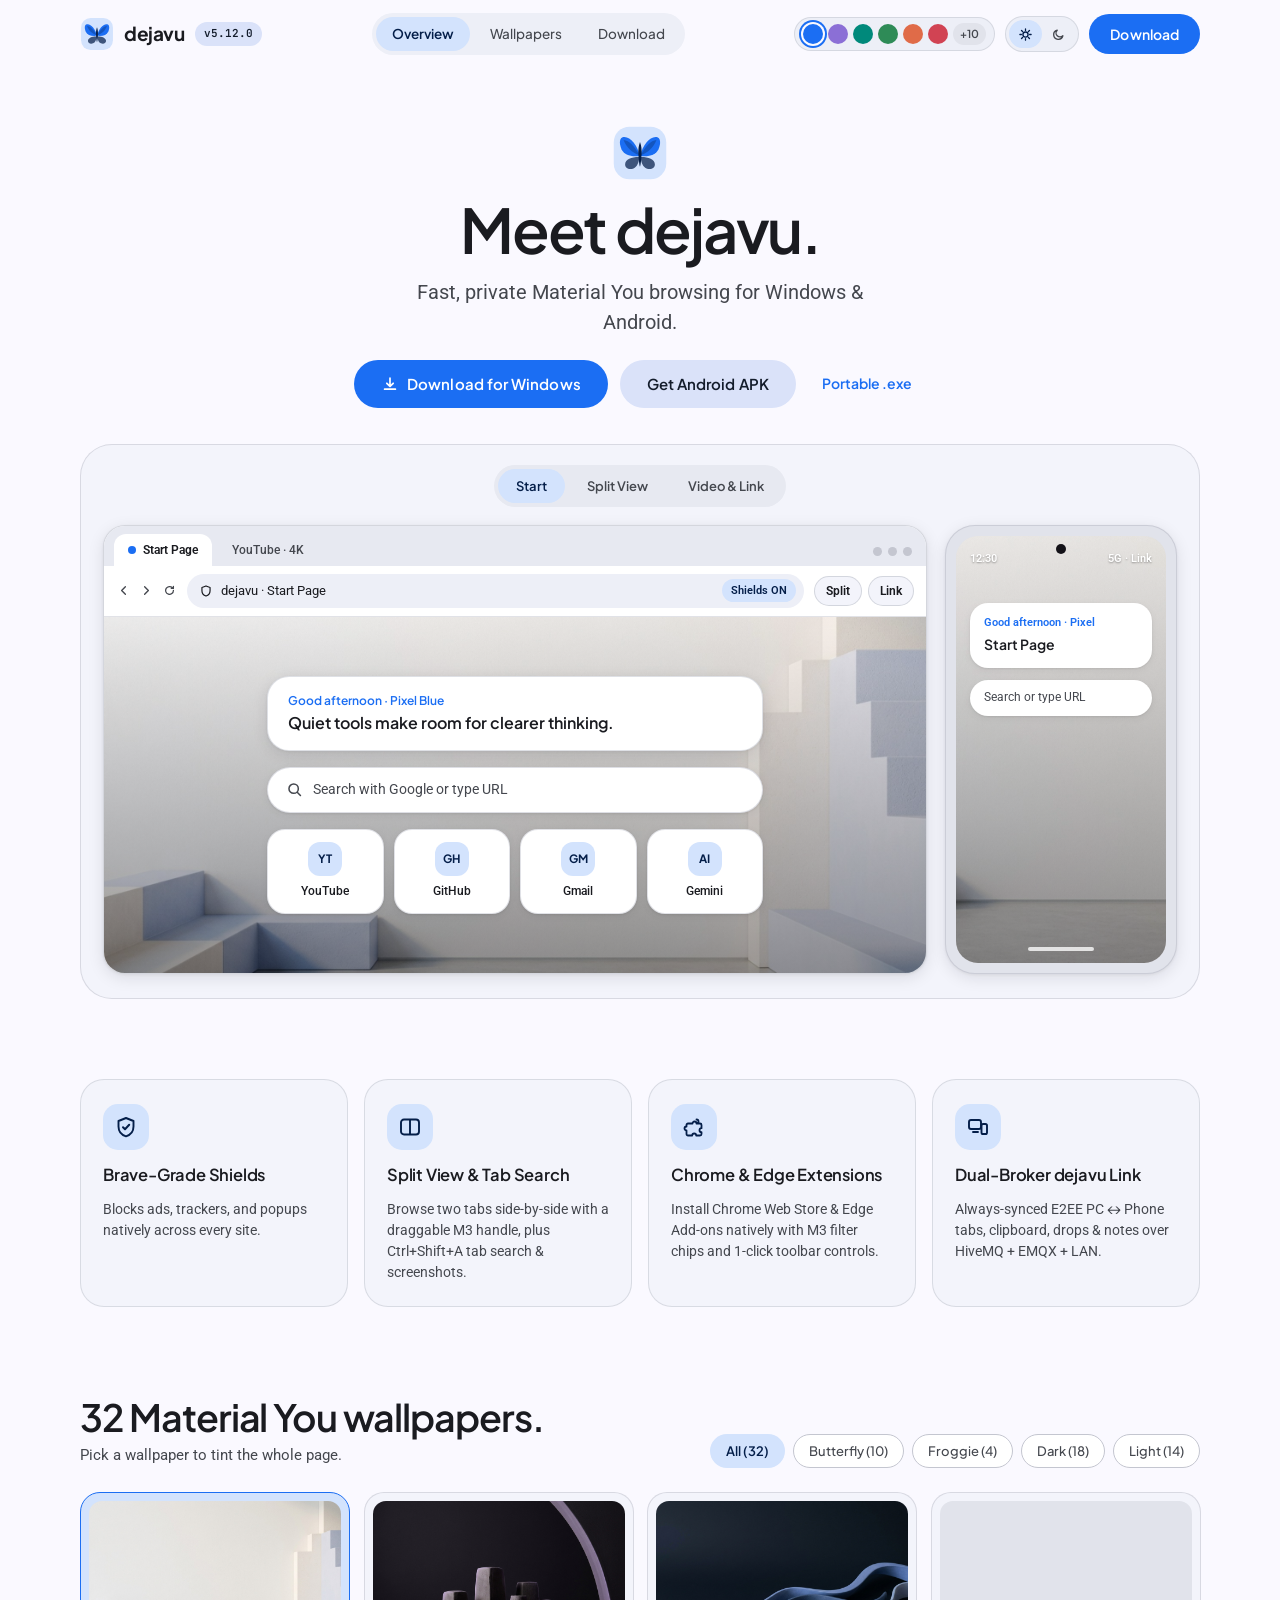
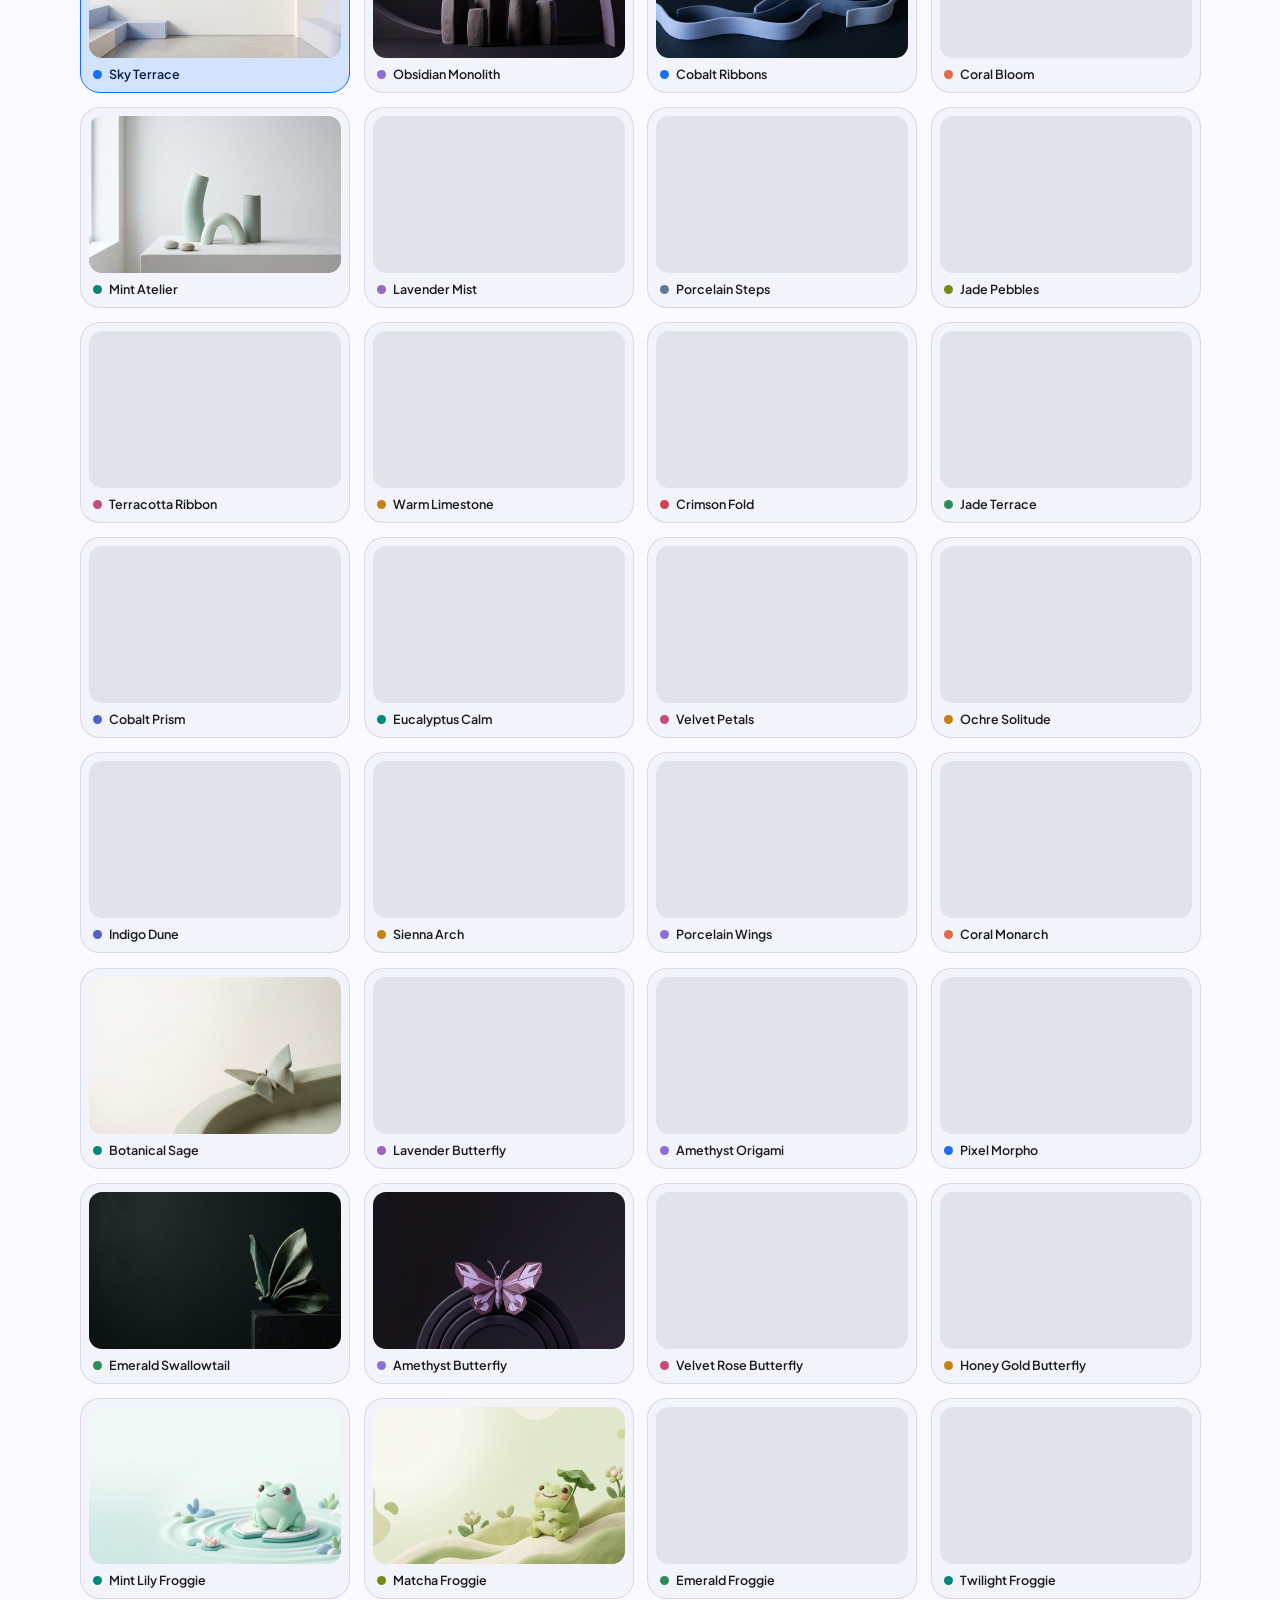
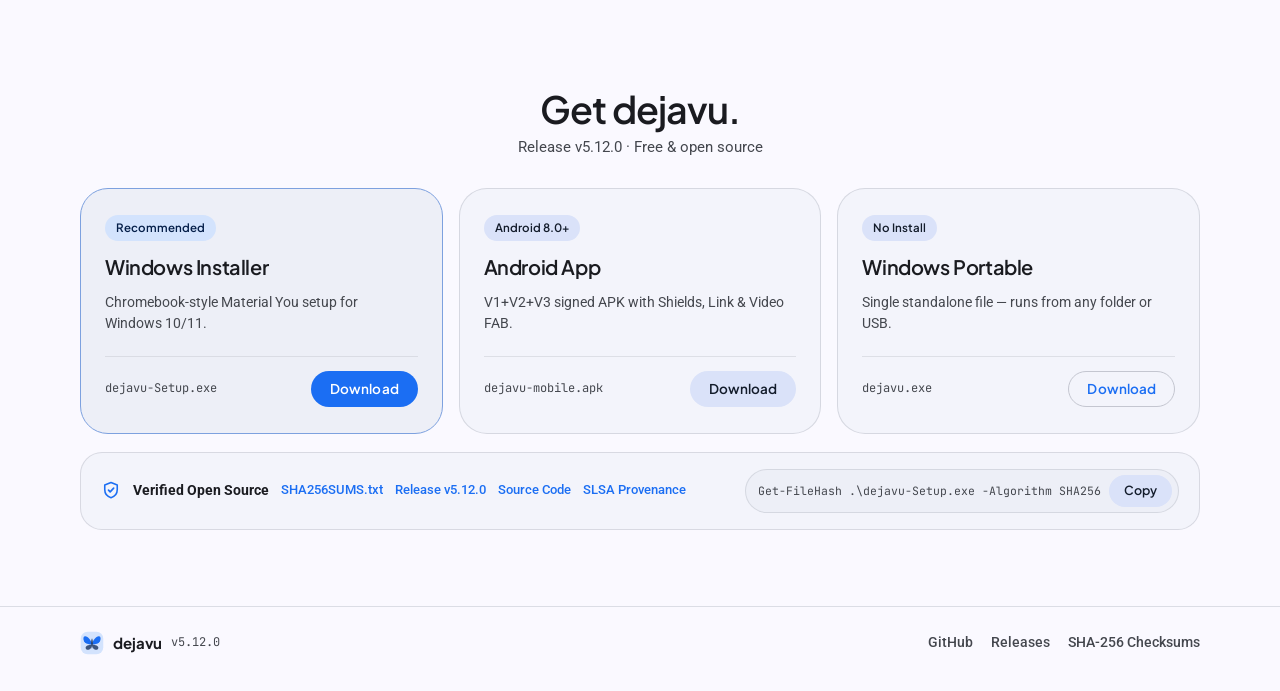
==== commit ed3f6e96: "Release v5.12.0: Googlebook M3 Studio, 120Hz Mobile polish, persistence & clean Link - Fixed Mobile " ====
--- a/docs/index.html
+++ b/docs/index.html
@@ -13,7 +13,7 @@
 
   <meta property="og:type" content="website">
   <meta property="og:site_name" content="dejavu">
-  <meta property="og:title" content="dejavu v5.11.0 — Material You Browser for Windows &amp; Android">
+  <meta property="og:title" content="dejavu v5.12.0 — Material You Browser for Windows &amp; Android">
   <meta property="og:description" content="Fast, private Googlebook Material You browsing for Windows &amp; Android with Split View, 16 HCT themes (32 Light/Dark), Brave-grade Shields, Chrome &amp; Edge extensions, and dejavu Link.">
   <meta property="og:url" content="https://dathevinci.github.io/Dejavu-browser/">
   <meta property="og:image" content="https://dathevinci.github.io/Dejavu-browser/assets/wallpapers/wp-m3-sky-terrace.jpg">
@@ -21,7 +21,7 @@
   <link rel="preconnect" href="https://fonts.googleapis.com">
   <link rel="preconnect" href="https://fonts.gstatic.com" crossorigin>
   <link href="https://fonts.googleapis.com/css2?family=JetBrains+Mono:wght@500;600&family=Plus+Jakarta+Sans:wght@500;600;700&family=Roboto:wght@400;500&display=swap" rel="stylesheet">
-  <link rel="stylesheet" href="styles.css?v=5.11.0">
+  <link rel="stylesheet" href="styles.css?v=5.12.0">
 </head>
 <body>
   <div id="scroll-sentinel" class="scroll-sentinel" aria-hidden="true"></div>
@@ -45,7 +45,7 @@
           </svg>
         </span>
         <span class="brand-name">dejavu</span>
-        <span id="release-version-badge" class="version-pill">v5.11.0</span>
+        <span id="release-version-badge" class="version-pill">v5.12.0</span>
       </a>
 
       <div class="nav-links" id="nav-links" role="navigation" aria-label="Page sections">
@@ -519,7 +519,7 @@
     <section id="download" class="section container">
       <div class="dl-head">
         <h2>Get dejavu.</h2>
-        <p id="dl-ver-eyebrow" class="section-sub">Release v5.11.0 &middot; Free &amp; open source</p>
+        <p id="dl-ver-eyebrow" class="section-sub">Release v5.12.0 &middot; Free &amp; open source</p>
       </div>
 
       <div class="dl-grid">
@@ -560,7 +560,7 @@
           <strong>Verified Open Source</strong>
           <nav class="verify-links" aria-label="Verification links">
             <a id="trust-dl-sha256" href="https://github.com/Dathevinci/Dejavu-browser/releases/latest/download/SHA256SUMS.txt" target="_blank" rel="noopener noreferrer">SHA256SUMS.txt</a>
-            <a id="trust-release-link" href="https://github.com/Dathevinci/Dejavu-browser/releases/latest" target="_blank" rel="noopener noreferrer">Release v5.11.0</a>
+            <a id="trust-release-link" href="https://github.com/Dathevinci/Dejavu-browser/releases/latest" target="_blank" rel="noopener noreferrer">Release v5.12.0</a>
             <a href="https://github.com/Dathevinci/Dejavu-browser" target="_blank" rel="noopener noreferrer">Source Code</a>
             <a href="https://github.com/Dathevinci/Dejavu-browser/attestations" target="_blank" rel="noopener noreferrer">SLSA Provenance</a>
           </nav>
@@ -585,7 +585,7 @@
           <path d="M32 19.5C33.5 23.6 34.1 27.8 33.8 33.4C33.5 39.0 32.9 45.2 32 47.6C31.1 45.2 30.5 39.0 30.2 33.4C29.9 27.8 30.5 23.6 32 19.5Z" fill="var(--md-on-primary-container)"/>
         </svg>
         <strong>dejavu</strong>
-        <span id="foot-version">v5.11.0</span>
+        <span id="foot-version">v5.12.0</span>
       </div>
       <div class="foot-links">
         <a href="https://github.com/Dathevinci/Dejavu-browser" target="_blank" rel="noopener noreferrer">GitHub</a>
@@ -600,6 +600,6 @@
     <a href="#overview">Preview</a>
   </div>
 
-  <script src="app.js?v=5.11.0"></script>
+  <script src="app.js?v=5.12.0"></script>
 </body>
 </html>
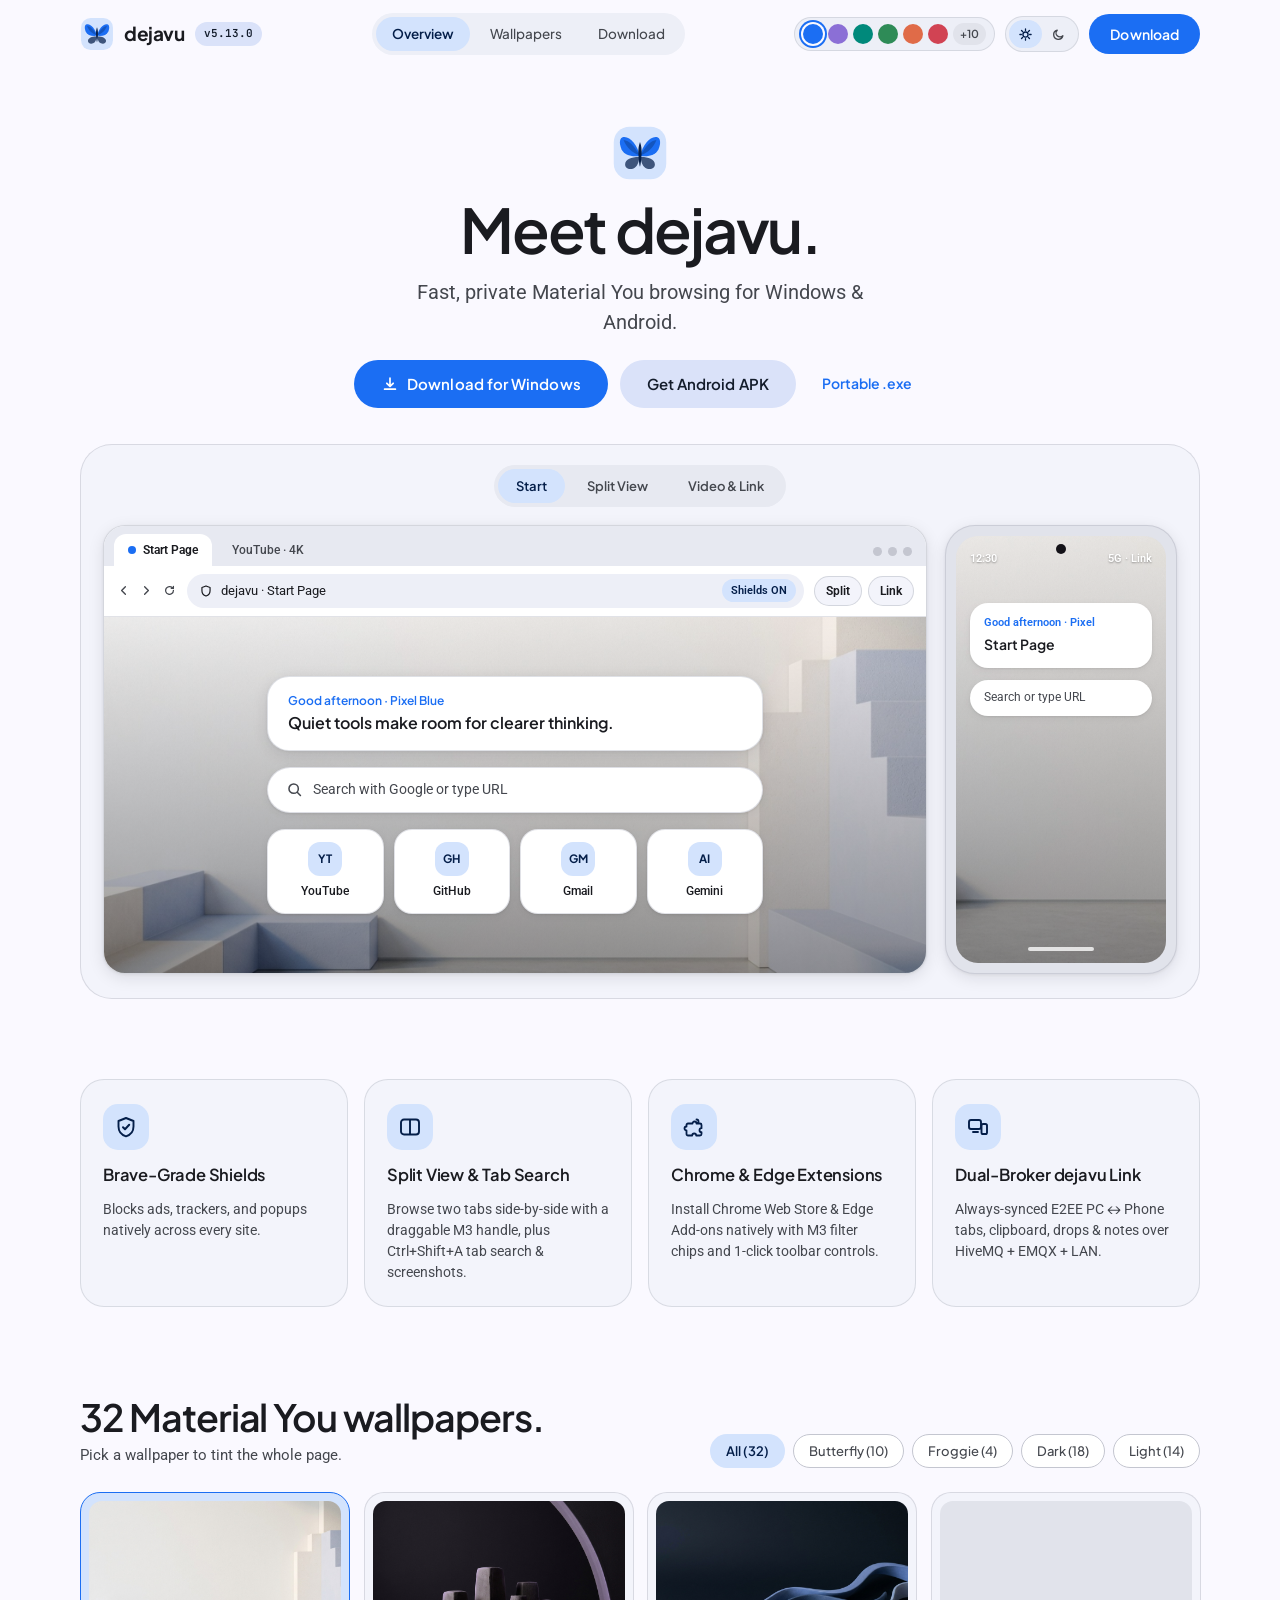
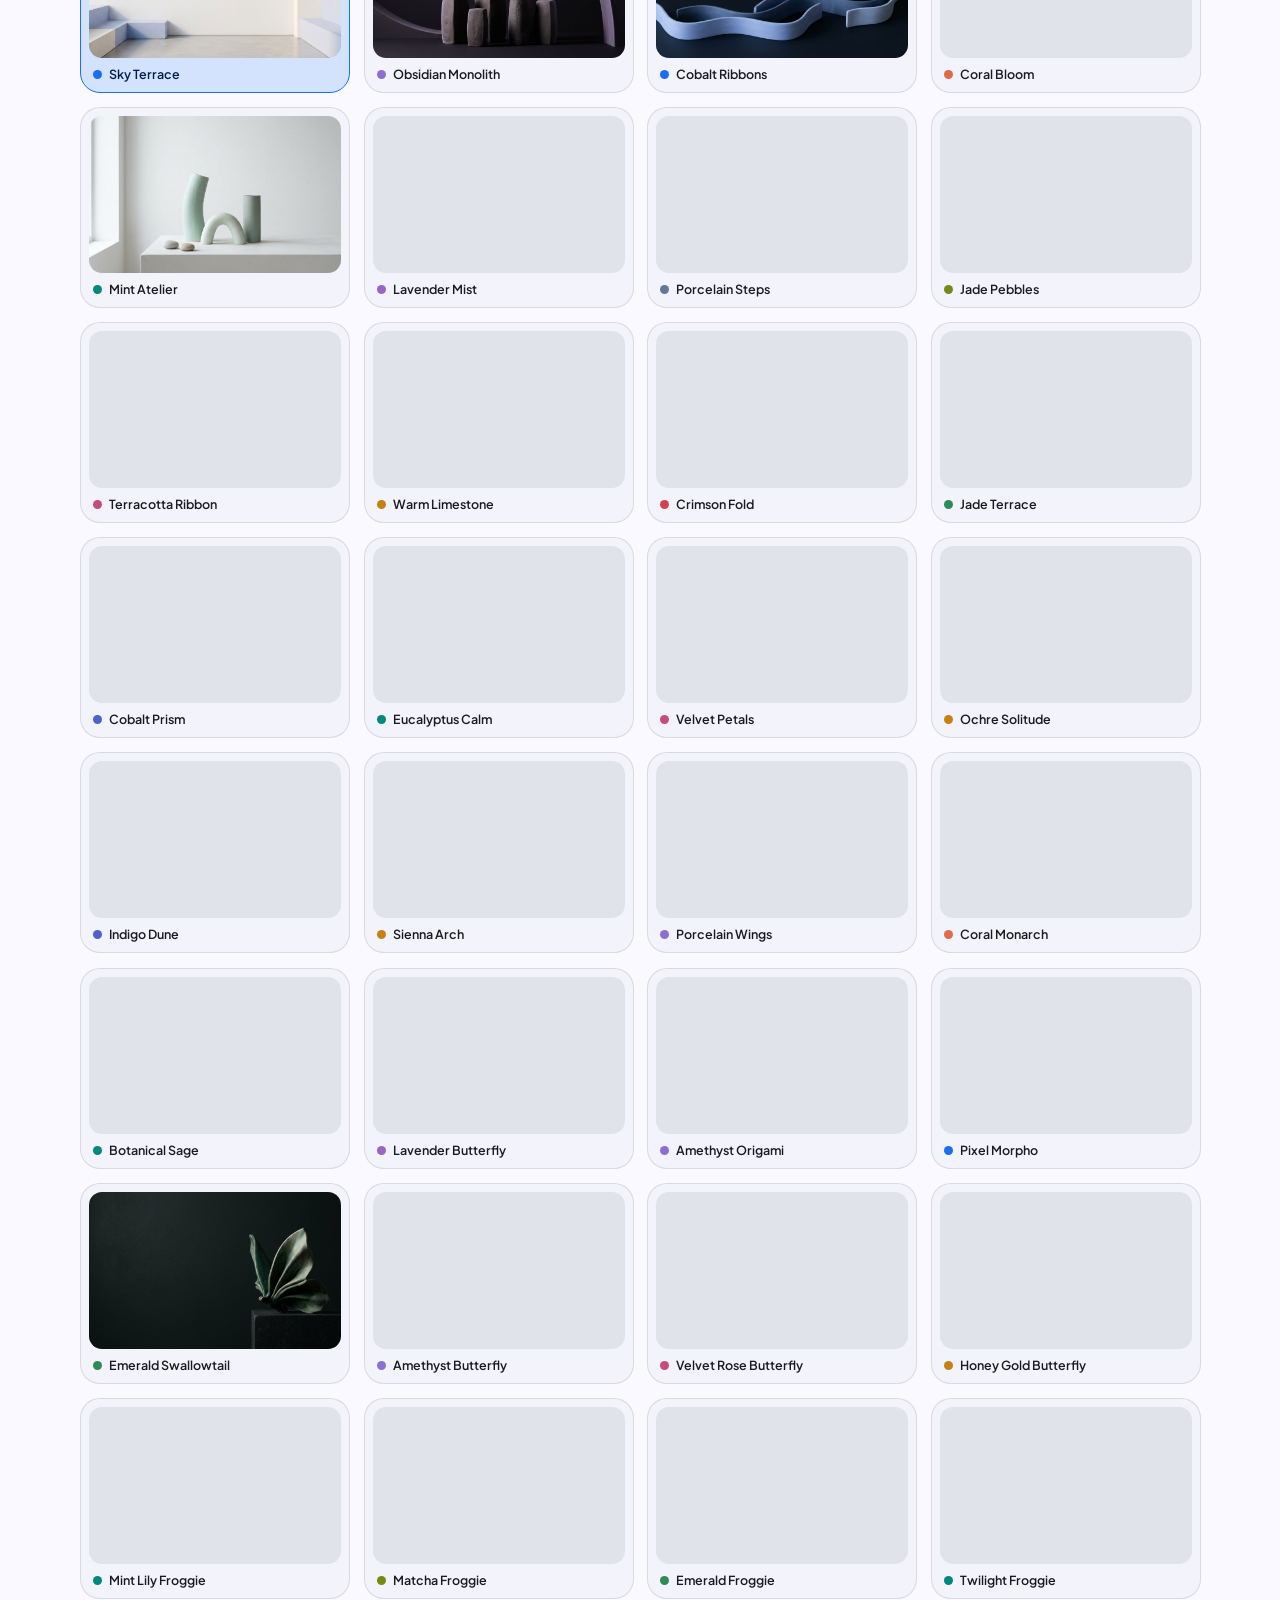
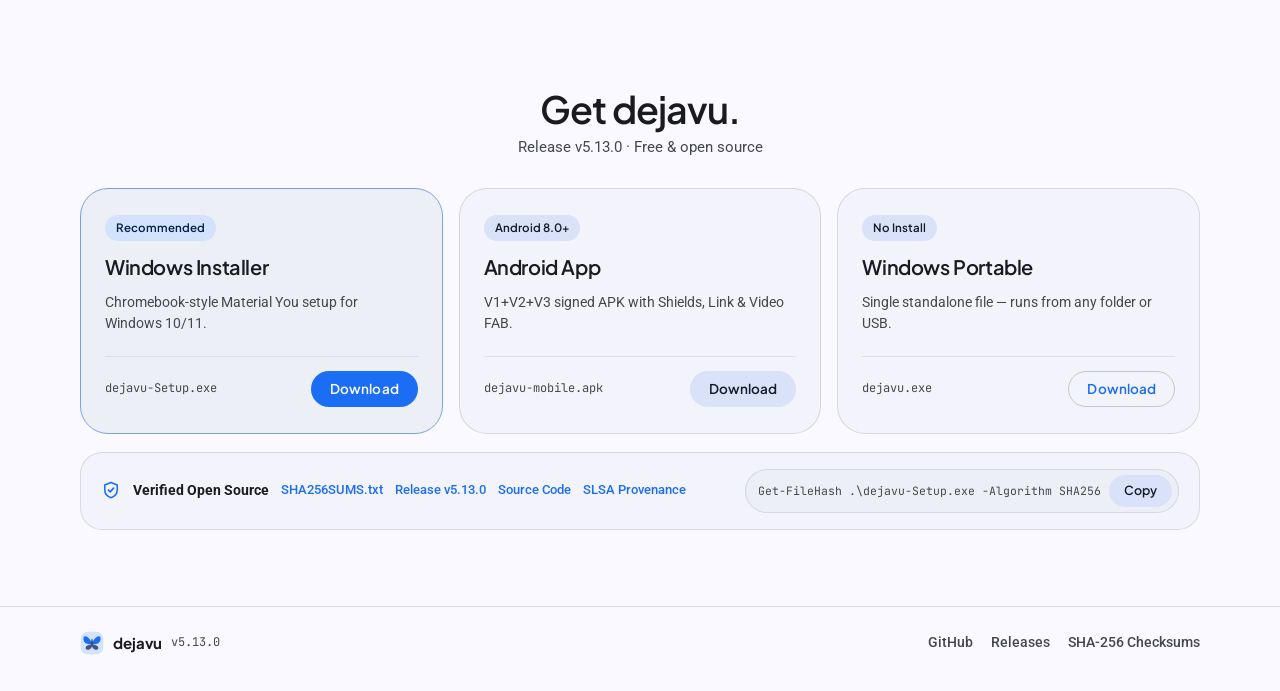
==== commit b1ea33e6: "Release v5.13.0: Zero-overlap Compact Android bar, browser fixes & A-to-Z Googlebook M3 - Fixed Andr" ====
--- a/docs/index.html
+++ b/docs/index.html
@@ -13,7 +13,7 @@
 
   <meta property="og:type" content="website">
   <meta property="og:site_name" content="dejavu">
-  <meta property="og:title" content="dejavu v5.12.0 — Material You Browser for Windows &amp; Android">
+  <meta property="og:title" content="dejavu v5.13.0 — Material You Browser for Windows &amp; Android">
   <meta property="og:description" content="Fast, private Googlebook Material You browsing for Windows &amp; Android with Split View, 16 HCT themes (32 Light/Dark), Brave-grade Shields, Chrome &amp; Edge extensions, and dejavu Link.">
   <meta property="og:url" content="https://dathevinci.github.io/Dejavu-browser/">
   <meta property="og:image" content="https://dathevinci.github.io/Dejavu-browser/assets/wallpapers/wp-m3-sky-terrace.jpg">
@@ -21,7 +21,7 @@
   <link rel="preconnect" href="https://fonts.googleapis.com">
   <link rel="preconnect" href="https://fonts.gstatic.com" crossorigin>
   <link href="https://fonts.googleapis.com/css2?family=JetBrains+Mono:wght@500;600&family=Plus+Jakarta+Sans:wght@500;600;700&family=Roboto:wght@400;500&display=swap" rel="stylesheet">
-  <link rel="stylesheet" href="styles.css?v=5.12.0">
+  <link rel="stylesheet" href="styles.css?v=5.13.0">
 </head>
 <body>
   <div id="scroll-sentinel" class="scroll-sentinel" aria-hidden="true"></div>
@@ -45,7 +45,7 @@
           </svg>
         </span>
         <span class="brand-name">dejavu</span>
-        <span id="release-version-badge" class="version-pill">v5.12.0</span>
+        <span id="release-version-badge" class="version-pill">v5.13.0</span>
       </a>
 
       <div class="nav-links" id="nav-links" role="navigation" aria-label="Page sections">
@@ -519,7 +519,7 @@
     <section id="download" class="section container">
       <div class="dl-head">
         <h2>Get dejavu.</h2>
-        <p id="dl-ver-eyebrow" class="section-sub">Release v5.12.0 &middot; Free &amp; open source</p>
+        <p id="dl-ver-eyebrow" class="section-sub">Release v5.13.0 &middot; Free &amp; open source</p>
       </div>
 
       <div class="dl-grid">
@@ -560,7 +560,7 @@
           <strong>Verified Open Source</strong>
           <nav class="verify-links" aria-label="Verification links">
             <a id="trust-dl-sha256" href="https://github.com/Dathevinci/Dejavu-browser/releases/latest/download/SHA256SUMS.txt" target="_blank" rel="noopener noreferrer">SHA256SUMS.txt</a>
-            <a id="trust-release-link" href="https://github.com/Dathevinci/Dejavu-browser/releases/latest" target="_blank" rel="noopener noreferrer">Release v5.12.0</a>
+            <a id="trust-release-link" href="https://github.com/Dathevinci/Dejavu-browser/releases/latest" target="_blank" rel="noopener noreferrer">Release v5.13.0</a>
             <a href="https://github.com/Dathevinci/Dejavu-browser" target="_blank" rel="noopener noreferrer">Source Code</a>
             <a href="https://github.com/Dathevinci/Dejavu-browser/attestations" target="_blank" rel="noopener noreferrer">SLSA Provenance</a>
           </nav>
@@ -585,7 +585,7 @@
           <path d="M32 19.5C33.5 23.6 34.1 27.8 33.8 33.4C33.5 39.0 32.9 45.2 32 47.6C31.1 45.2 30.5 39.0 30.2 33.4C29.9 27.8 30.5 23.6 32 19.5Z" fill="var(--md-on-primary-container)"/>
         </svg>
         <strong>dejavu</strong>
-        <span id="foot-version">v5.12.0</span>
+        <span id="foot-version">v5.13.0</span>
       </div>
       <div class="foot-links">
         <a href="https://github.com/Dathevinci/Dejavu-browser" target="_blank" rel="noopener noreferrer">GitHub</a>
@@ -600,6 +600,6 @@
     <a href="#overview">Preview</a>
   </div>
 
-  <script src="app.js?v=5.12.0"></script>
+  <script src="app.js?v=5.13.0"></script>
 </body>
 </html>
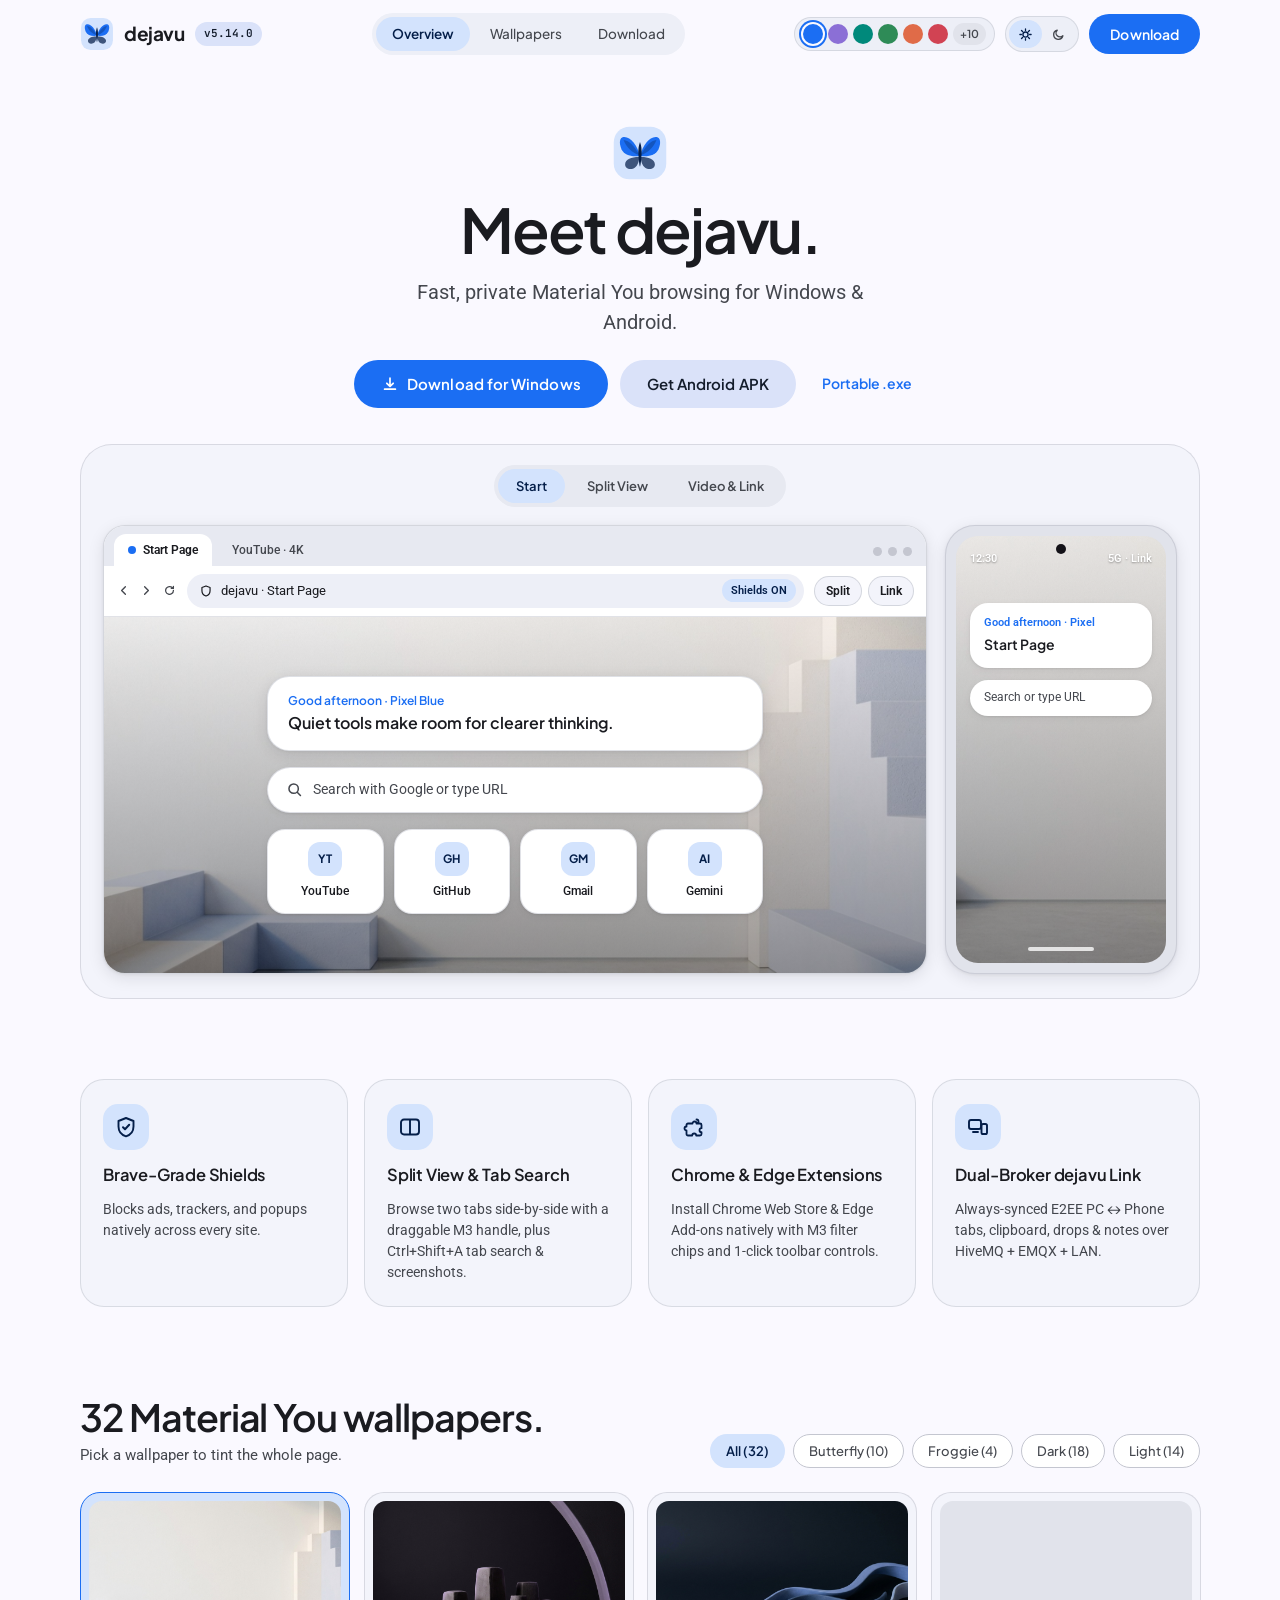
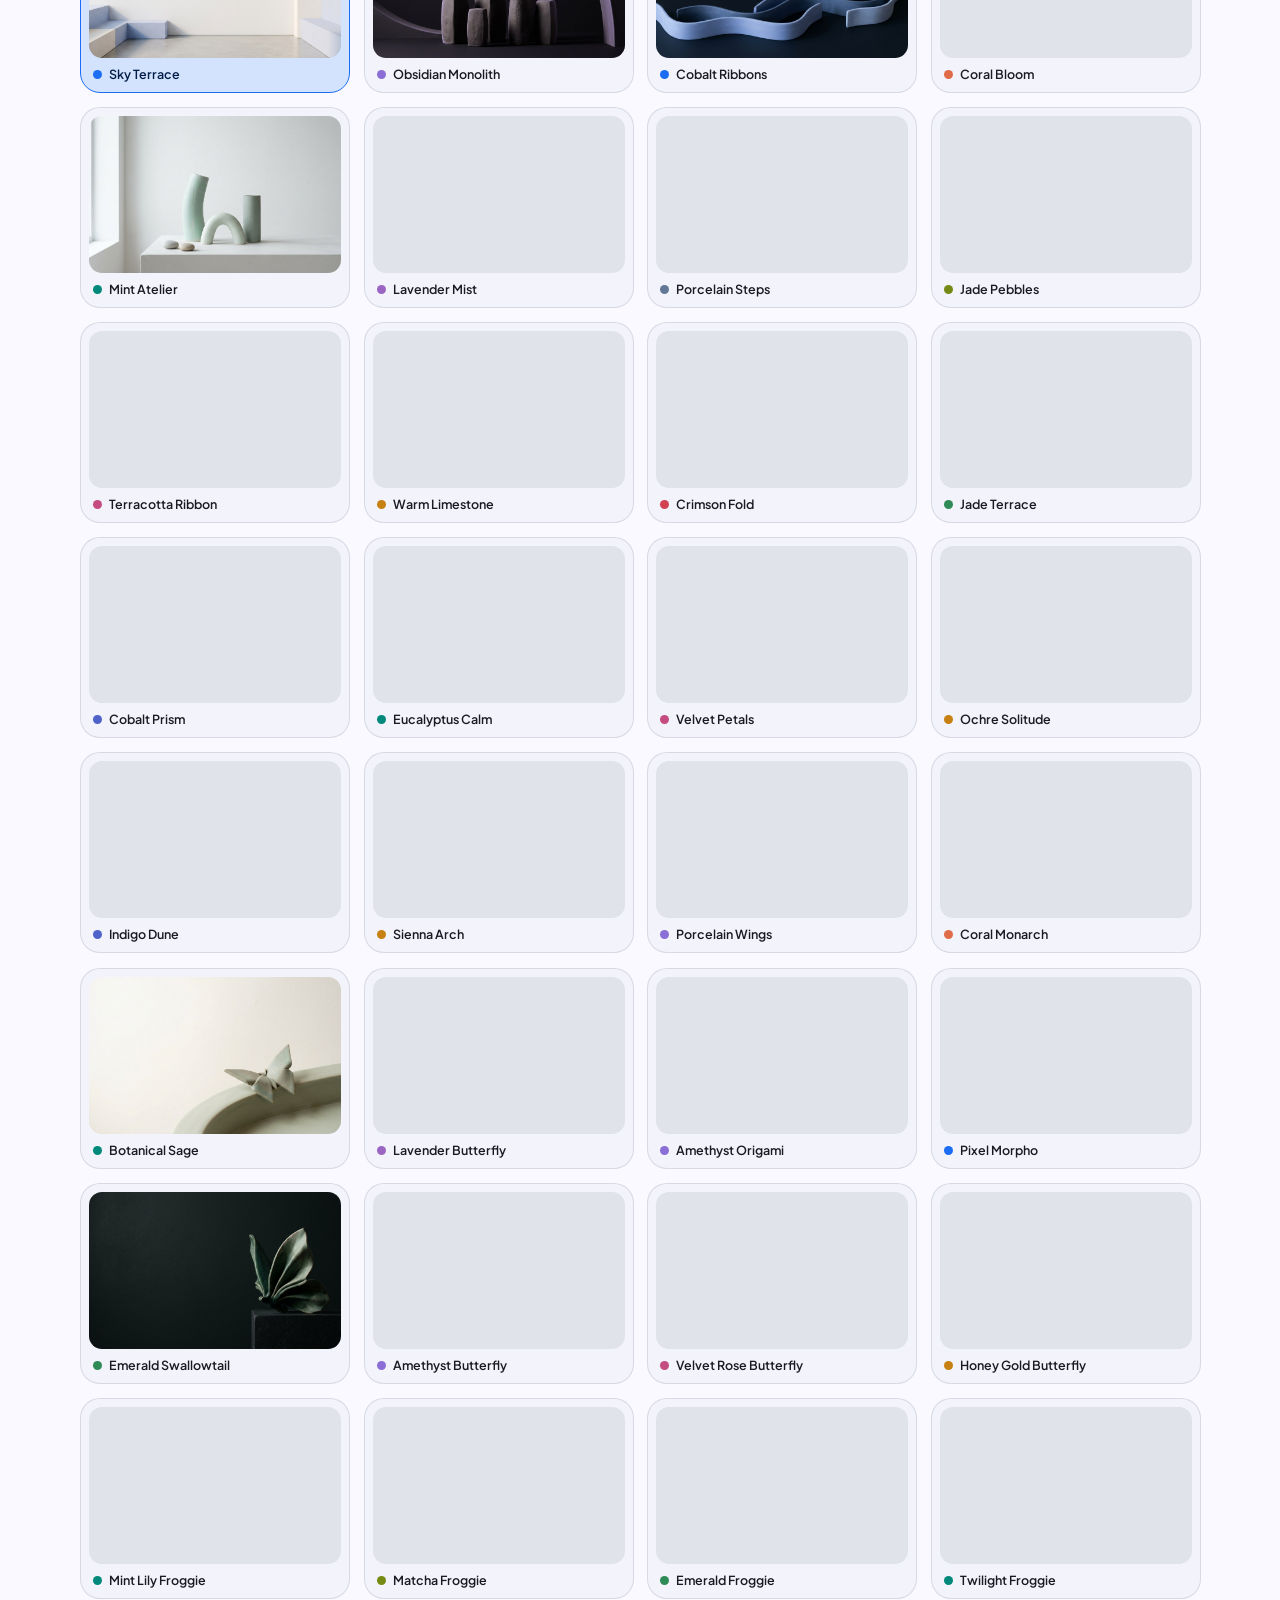
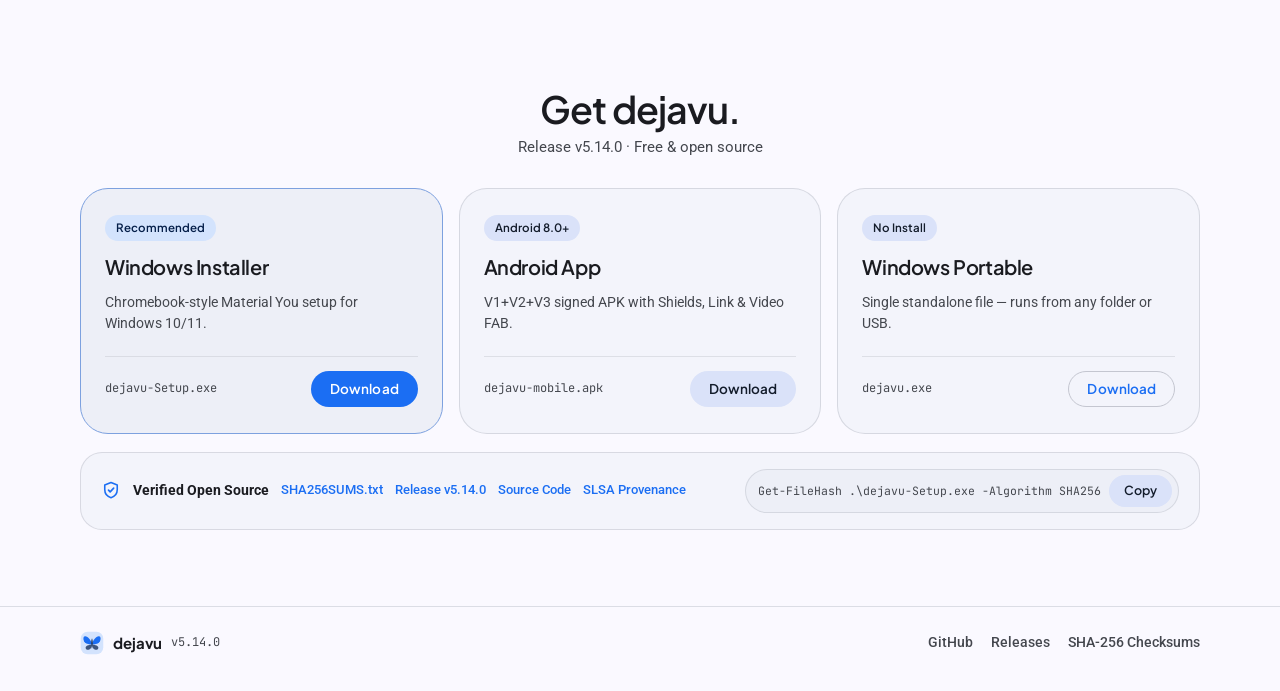
==== commit a029fb46: "Release v5.14.0: Chrome x Brave Android Material Design 3 redesign - Replaced default Android bottom" ====
--- a/docs/index.html
+++ b/docs/index.html
@@ -13,7 +13,7 @@
 
   <meta property="og:type" content="website">
   <meta property="og:site_name" content="dejavu">
-  <meta property="og:title" content="dejavu v5.13.0 — Material You Browser for Windows &amp; Android">
+  <meta property="og:title" content="dejavu v5.14.0 — Material You Browser for Windows &amp; Android">
   <meta property="og:description" content="Fast, private Googlebook Material You browsing for Windows &amp; Android with Split View, 16 HCT themes (32 Light/Dark), Brave-grade Shields, Chrome &amp; Edge extensions, and dejavu Link.">
   <meta property="og:url" content="https://dathevinci.github.io/Dejavu-browser/">
   <meta property="og:image" content="https://dathevinci.github.io/Dejavu-browser/assets/wallpapers/wp-m3-sky-terrace.jpg">
@@ -21,7 +21,7 @@
   <link rel="preconnect" href="https://fonts.googleapis.com">
   <link rel="preconnect" href="https://fonts.gstatic.com" crossorigin>
   <link href="https://fonts.googleapis.com/css2?family=JetBrains+Mono:wght@500;600&family=Plus+Jakarta+Sans:wght@500;600;700&family=Roboto:wght@400;500&display=swap" rel="stylesheet">
-  <link rel="stylesheet" href="styles.css?v=5.13.0">
+  <link rel="stylesheet" href="styles.css?v=5.14.0">
 </head>
 <body>
   <div id="scroll-sentinel" class="scroll-sentinel" aria-hidden="true"></div>
@@ -45,7 +45,7 @@
           </svg>
         </span>
         <span class="brand-name">dejavu</span>
-        <span id="release-version-badge" class="version-pill">v5.13.0</span>
+        <span id="release-version-badge" class="version-pill">v5.14.0</span>
       </a>
 
       <div class="nav-links" id="nav-links" role="navigation" aria-label="Page sections">
@@ -519,7 +519,7 @@
     <section id="download" class="section container">
       <div class="dl-head">
         <h2>Get dejavu.</h2>
-        <p id="dl-ver-eyebrow" class="section-sub">Release v5.13.0 &middot; Free &amp; open source</p>
+        <p id="dl-ver-eyebrow" class="section-sub">Release v5.14.0 &middot; Free &amp; open source</p>
       </div>
 
       <div class="dl-grid">
@@ -560,7 +560,7 @@
           <strong>Verified Open Source</strong>
           <nav class="verify-links" aria-label="Verification links">
             <a id="trust-dl-sha256" href="https://github.com/Dathevinci/Dejavu-browser/releases/latest/download/SHA256SUMS.txt" target="_blank" rel="noopener noreferrer">SHA256SUMS.txt</a>
-            <a id="trust-release-link" href="https://github.com/Dathevinci/Dejavu-browser/releases/latest" target="_blank" rel="noopener noreferrer">Release v5.13.0</a>
+            <a id="trust-release-link" href="https://github.com/Dathevinci/Dejavu-browser/releases/latest" target="_blank" rel="noopener noreferrer">Release v5.14.0</a>
             <a href="https://github.com/Dathevinci/Dejavu-browser" target="_blank" rel="noopener noreferrer">Source Code</a>
             <a href="https://github.com/Dathevinci/Dejavu-browser/attestations" target="_blank" rel="noopener noreferrer">SLSA Provenance</a>
           </nav>
@@ -585,7 +585,7 @@
           <path d="M32 19.5C33.5 23.6 34.1 27.8 33.8 33.4C33.5 39.0 32.9 45.2 32 47.6C31.1 45.2 30.5 39.0 30.2 33.4C29.9 27.8 30.5 23.6 32 19.5Z" fill="var(--md-on-primary-container)"/>
         </svg>
         <strong>dejavu</strong>
-        <span id="foot-version">v5.13.0</span>
+        <span id="foot-version">v5.14.0</span>
       </div>
       <div class="foot-links">
         <a href="https://github.com/Dathevinci/Dejavu-browser" target="_blank" rel="noopener noreferrer">GitHub</a>
@@ -600,6 +600,6 @@
     <a href="#overview">Preview</a>
   </div>
 
-  <script src="app.js?v=5.13.0"></script>
+  <script src="app.js?v=5.14.0"></script>
 </body>
 </html>
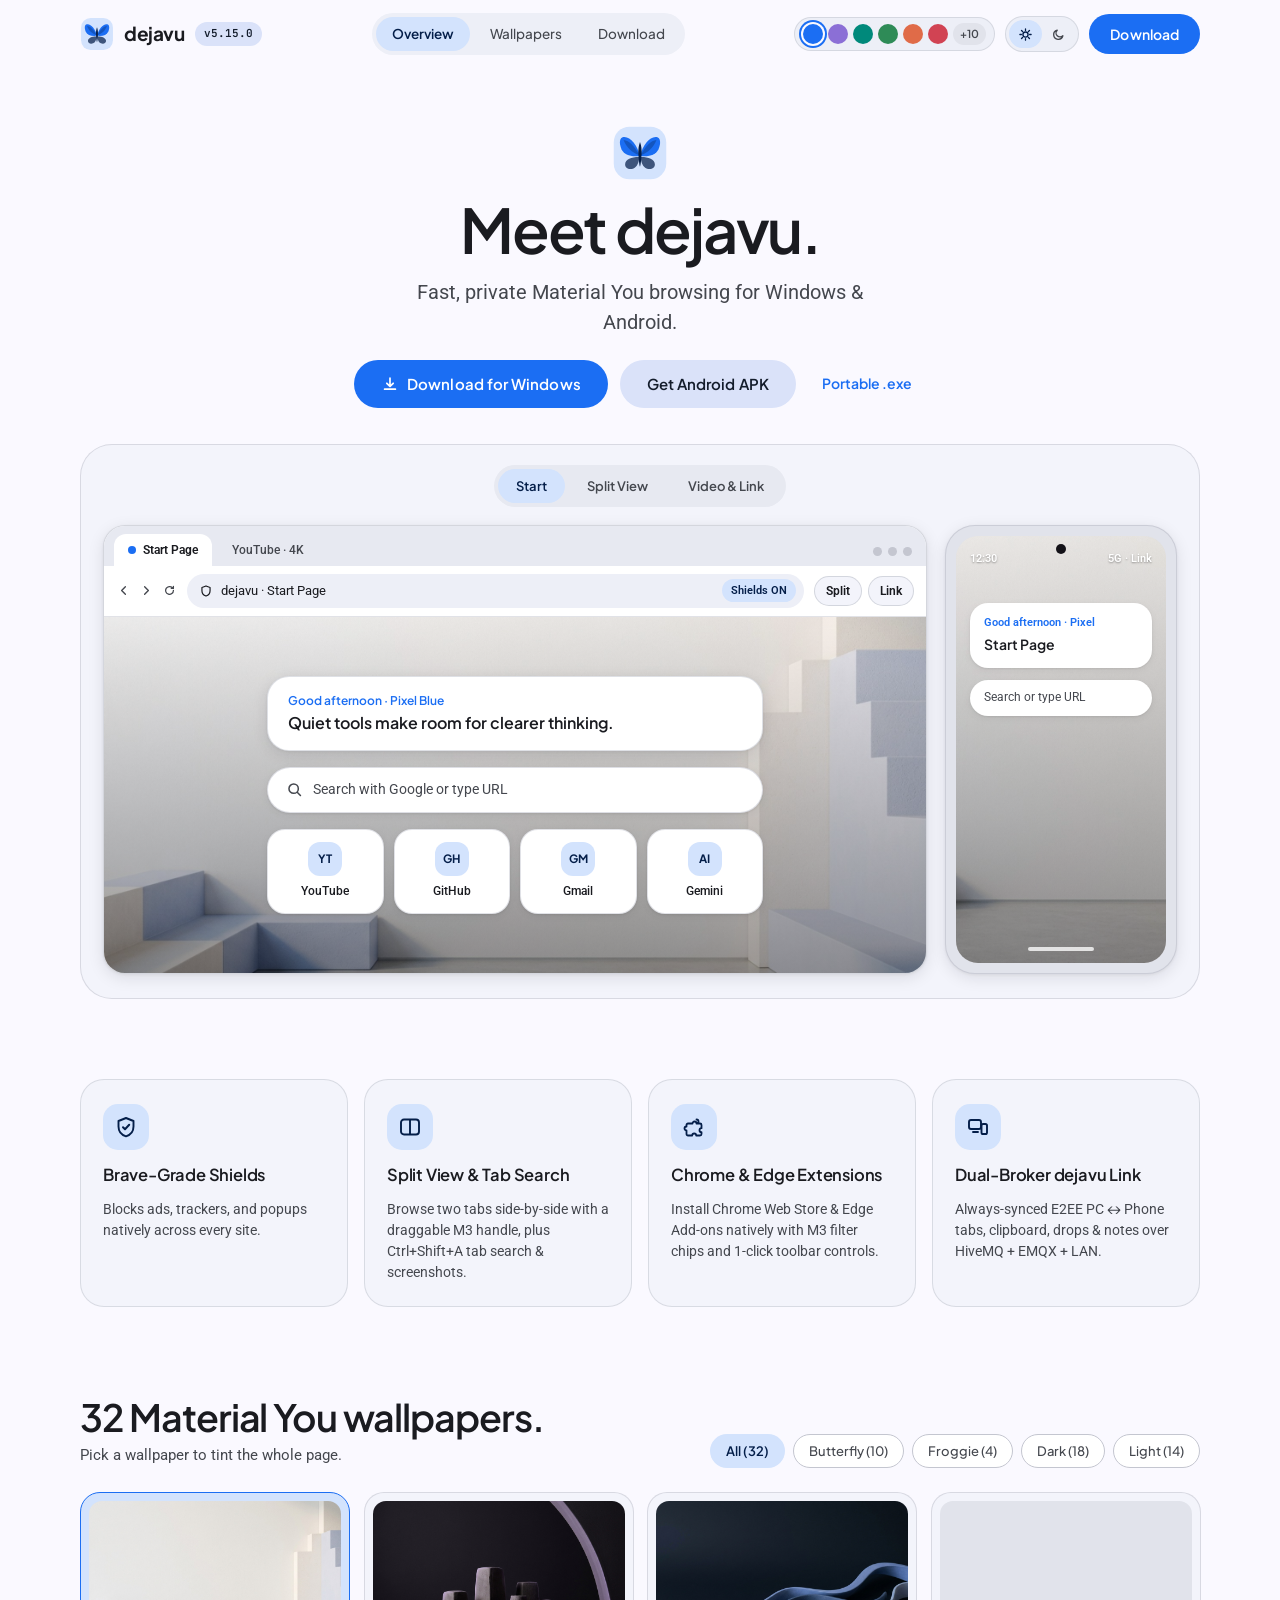
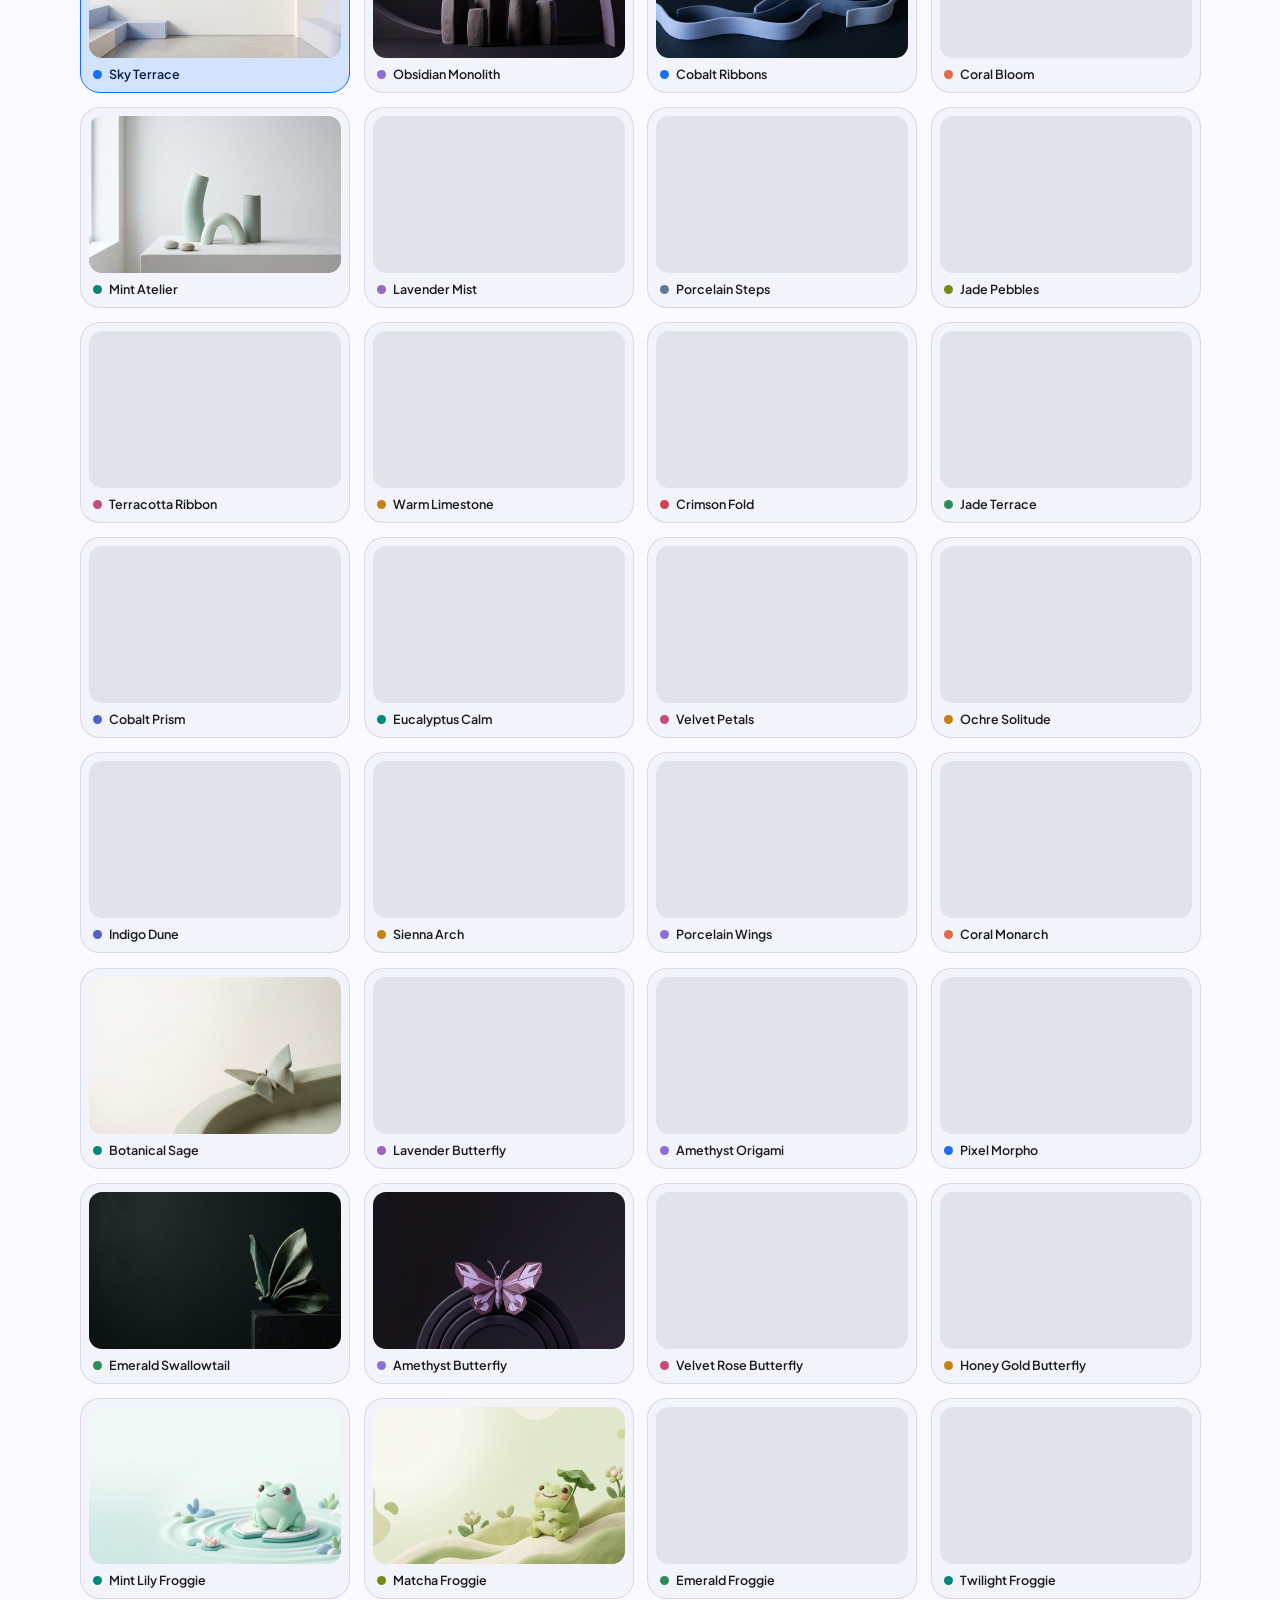
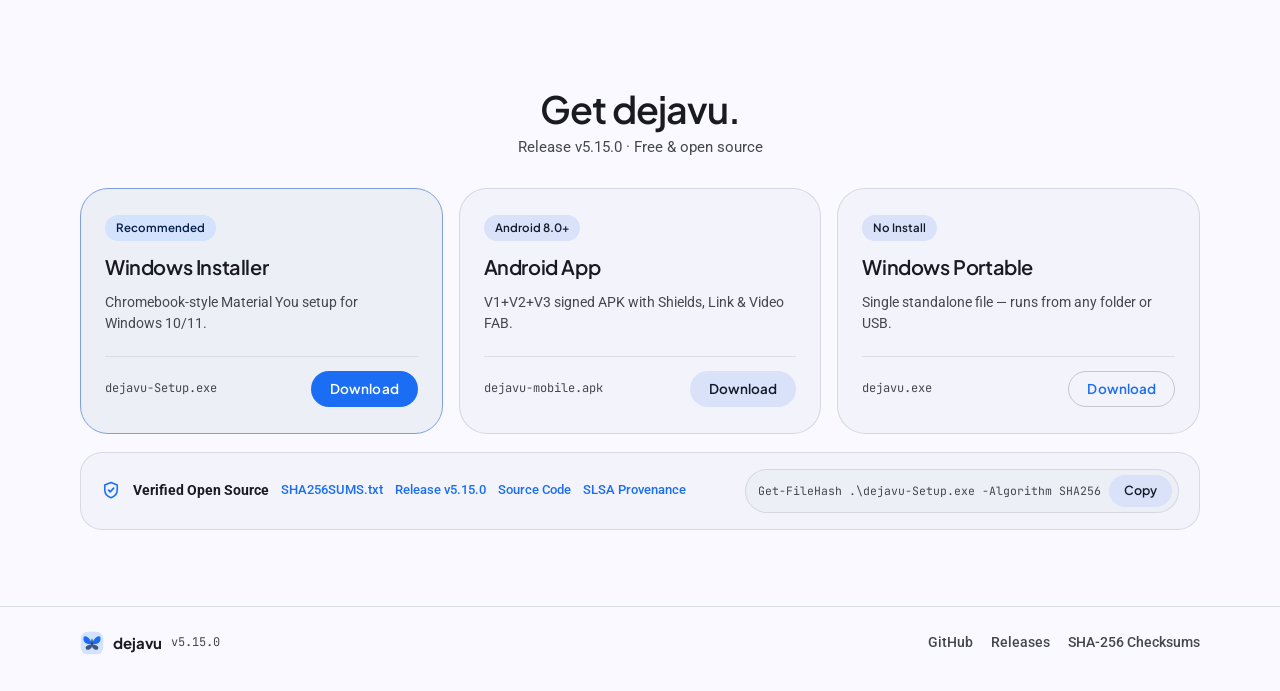
==== commit a078b461: "Release v5.15.0: Googlebook Customization Studio & 120Hz Expressive M3 Animations" ====
--- a/docs/index.html
+++ b/docs/index.html
@@ -13,7 +13,7 @@
 
   <meta property="og:type" content="website">
   <meta property="og:site_name" content="dejavu">
-  <meta property="og:title" content="dejavu v5.14.0 — Material You Browser for Windows &amp; Android">
+  <meta property="og:title" content="dejavu v5.15.0 — Material You Browser for Windows &amp; Android">
   <meta property="og:description" content="Fast, private Googlebook Material You browsing for Windows &amp; Android with Split View, 16 HCT themes (32 Light/Dark), Brave-grade Shields, Chrome &amp; Edge extensions, and dejavu Link.">
   <meta property="og:url" content="https://dathevinci.github.io/Dejavu-browser/">
   <meta property="og:image" content="https://dathevinci.github.io/Dejavu-browser/assets/wallpapers/wp-m3-sky-terrace.jpg">
@@ -21,7 +21,7 @@
   <link rel="preconnect" href="https://fonts.googleapis.com">
   <link rel="preconnect" href="https://fonts.gstatic.com" crossorigin>
   <link href="https://fonts.googleapis.com/css2?family=JetBrains+Mono:wght@500;600&family=Plus+Jakarta+Sans:wght@500;600;700&family=Roboto:wght@400;500&display=swap" rel="stylesheet">
-  <link rel="stylesheet" href="styles.css?v=5.14.0">
+  <link rel="stylesheet" href="styles.css?v=5.15.0">
 </head>
 <body>
   <div id="scroll-sentinel" class="scroll-sentinel" aria-hidden="true"></div>
@@ -45,7 +45,7 @@
           </svg>
         </span>
         <span class="brand-name">dejavu</span>
-        <span id="release-version-badge" class="version-pill">v5.14.0</span>
+        <span id="release-version-badge" class="version-pill">v5.15.0</span>
       </a>
 
       <div class="nav-links" id="nav-links" role="navigation" aria-label="Page sections">
@@ -519,7 +519,7 @@
     <section id="download" class="section container">
       <div class="dl-head">
         <h2>Get dejavu.</h2>
-        <p id="dl-ver-eyebrow" class="section-sub">Release v5.14.0 &middot; Free &amp; open source</p>
+        <p id="dl-ver-eyebrow" class="section-sub">Release v5.15.0 &middot; Free &amp; open source</p>
       </div>
 
       <div class="dl-grid">
@@ -560,7 +560,7 @@
           <strong>Verified Open Source</strong>
           <nav class="verify-links" aria-label="Verification links">
             <a id="trust-dl-sha256" href="https://github.com/Dathevinci/Dejavu-browser/releases/latest/download/SHA256SUMS.txt" target="_blank" rel="noopener noreferrer">SHA256SUMS.txt</a>
-            <a id="trust-release-link" href="https://github.com/Dathevinci/Dejavu-browser/releases/latest" target="_blank" rel="noopener noreferrer">Release v5.14.0</a>
+            <a id="trust-release-link" href="https://github.com/Dathevinci/Dejavu-browser/releases/latest" target="_blank" rel="noopener noreferrer">Release v5.15.0</a>
             <a href="https://github.com/Dathevinci/Dejavu-browser" target="_blank" rel="noopener noreferrer">Source Code</a>
             <a href="https://github.com/Dathevinci/Dejavu-browser/attestations" target="_blank" rel="noopener noreferrer">SLSA Provenance</a>
           </nav>
@@ -585,7 +585,7 @@
           <path d="M32 19.5C33.5 23.6 34.1 27.8 33.8 33.4C33.5 39.0 32.9 45.2 32 47.6C31.1 45.2 30.5 39.0 30.2 33.4C29.9 27.8 30.5 23.6 32 19.5Z" fill="var(--md-on-primary-container)"/>
         </svg>
         <strong>dejavu</strong>
-        <span id="foot-version">v5.14.0</span>
+        <span id="foot-version">v5.15.0</span>
       </div>
       <div class="foot-links">
         <a href="https://github.com/Dathevinci/Dejavu-browser" target="_blank" rel="noopener noreferrer">GitHub</a>
@@ -600,6 +600,6 @@
     <a href="#overview">Preview</a>
   </div>
 
-  <script src="app.js?v=5.14.0"></script>
+  <script src="app.js?v=5.15.0"></script>
 </body>
 </html>
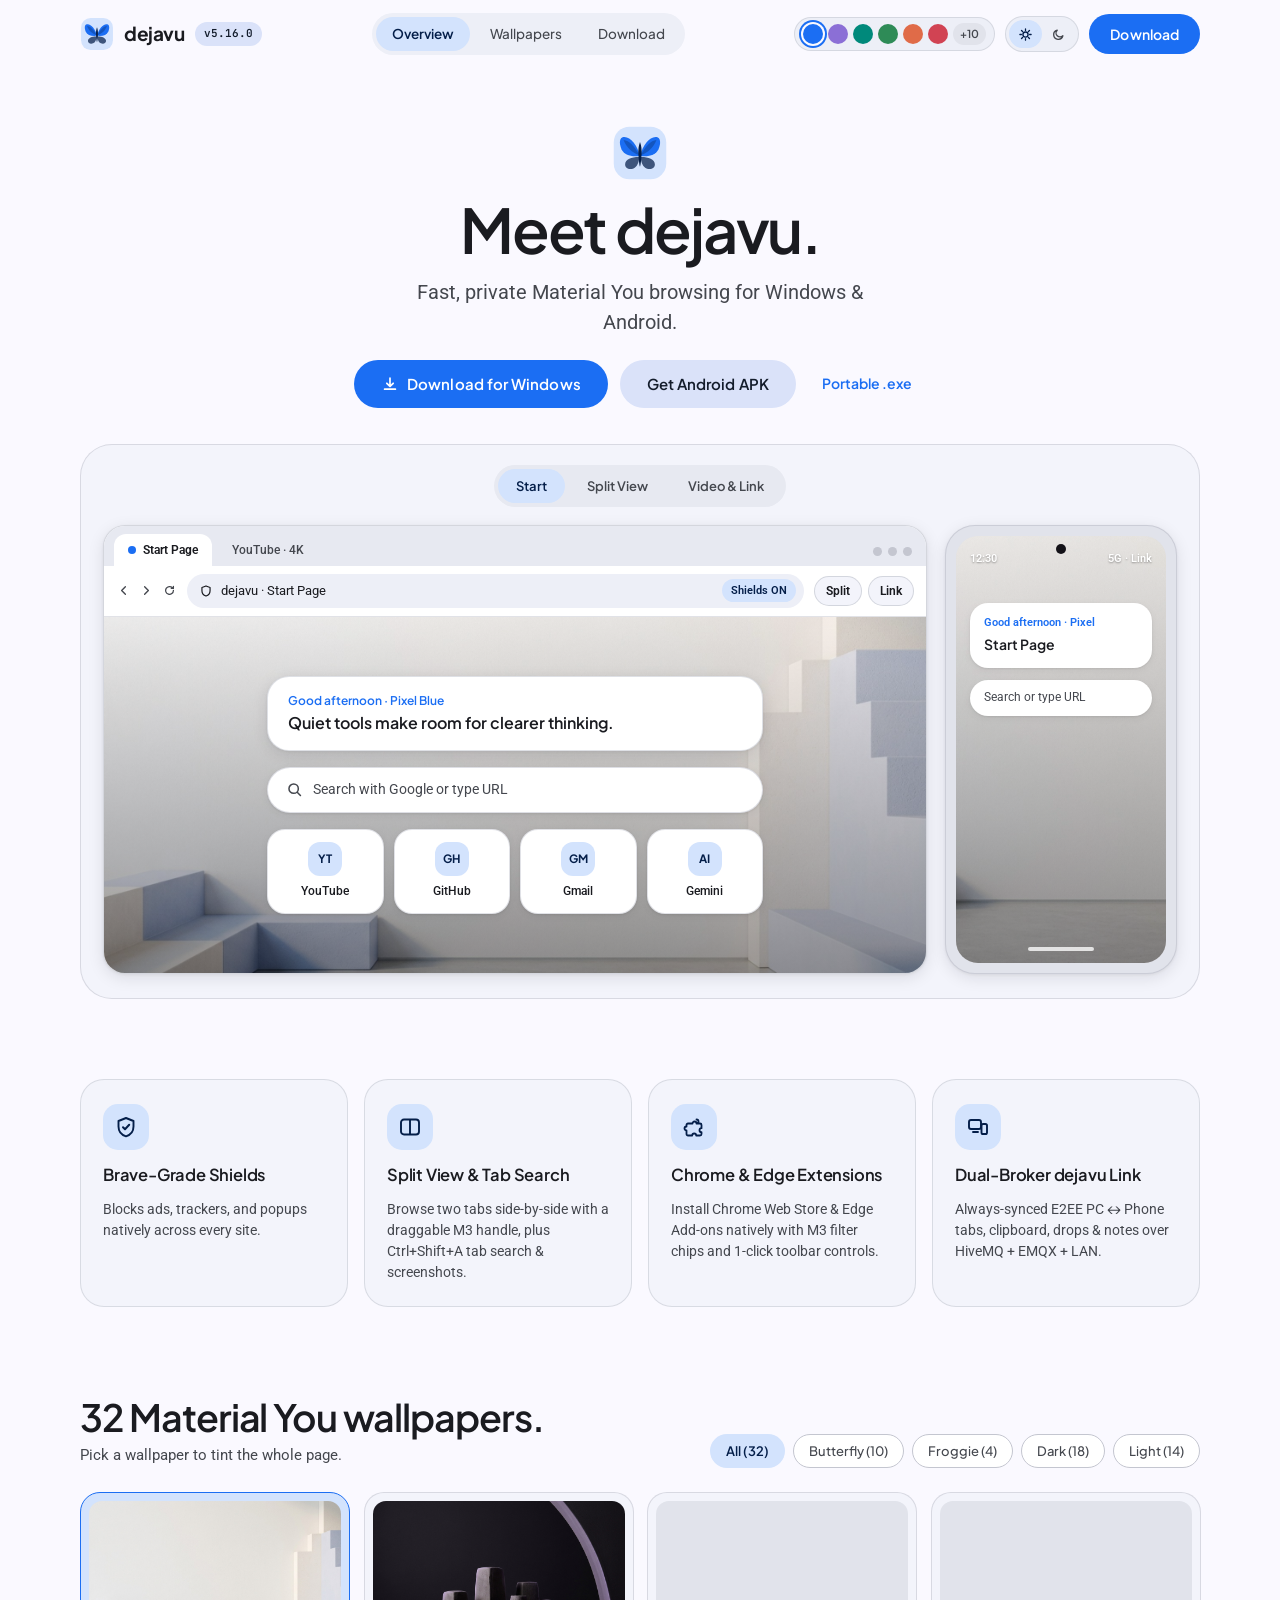
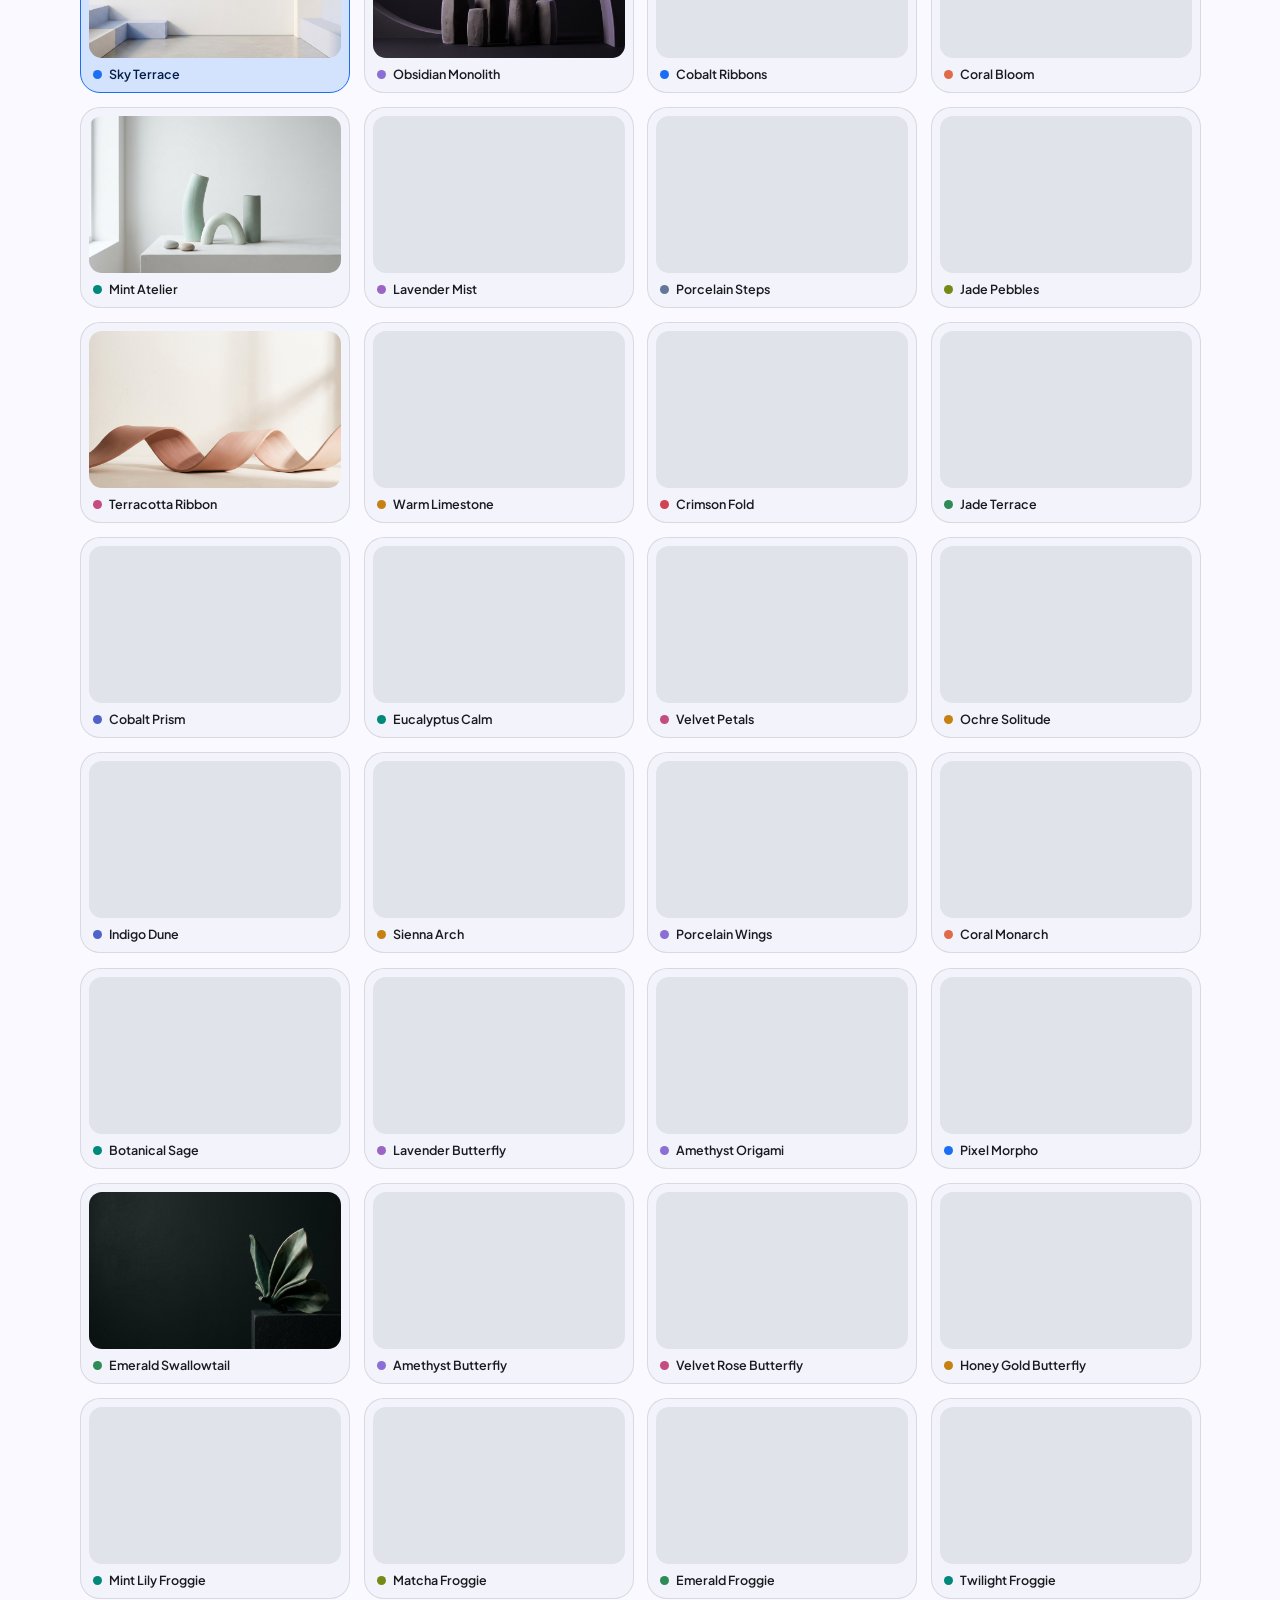
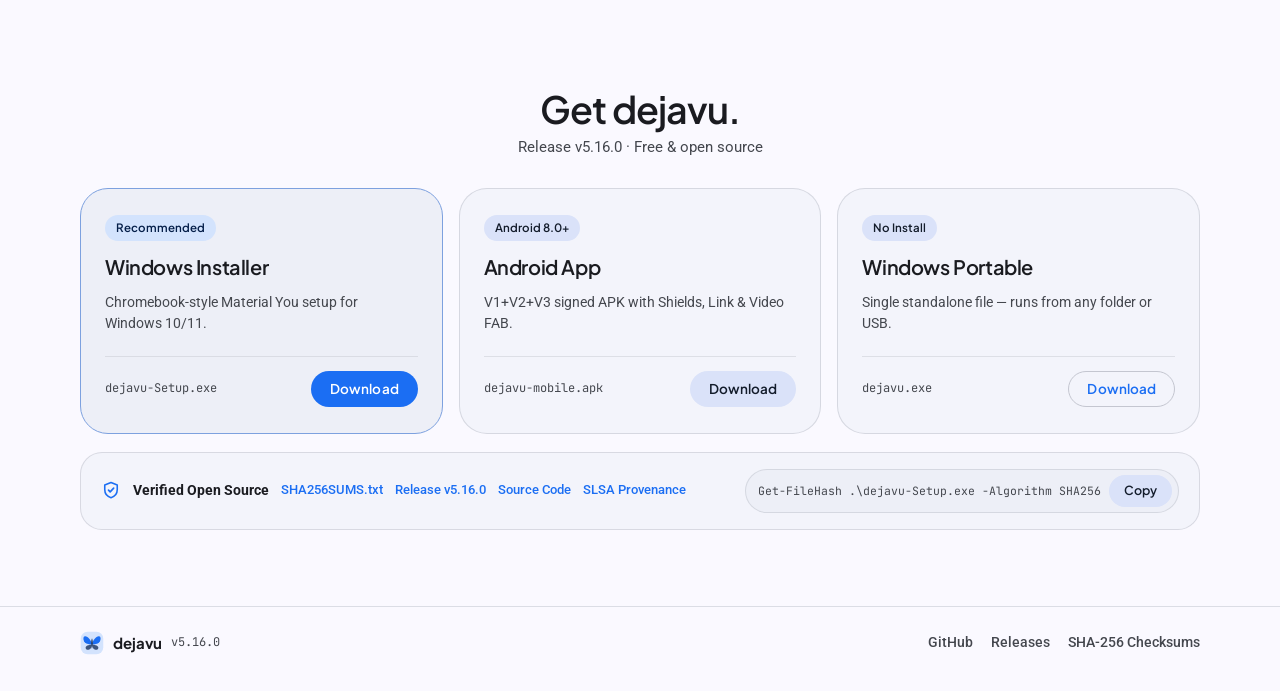
==== commit aeea520c: "Release v5.16.0: Power Productivity Features, Browsing Customizations & 120Hz Fluidity" ====
--- a/docs/index.html
+++ b/docs/index.html
@@ -13,7 +13,7 @@
 
   <meta property="og:type" content="website">
   <meta property="og:site_name" content="dejavu">
-  <meta property="og:title" content="dejavu v5.15.0 — Material You Browser for Windows &amp; Android">
+  <meta property="og:title" content="dejavu v5.16.0 — Material You Browser for Windows &amp; Android">
   <meta property="og:description" content="Fast, private Googlebook Material You browsing for Windows &amp; Android with Split View, 16 HCT themes (32 Light/Dark), Brave-grade Shields, Chrome &amp; Edge extensions, and dejavu Link.">
   <meta property="og:url" content="https://dathevinci.github.io/Dejavu-browser/">
   <meta property="og:image" content="https://dathevinci.github.io/Dejavu-browser/assets/wallpapers/wp-m3-sky-terrace.jpg">
@@ -21,7 +21,7 @@
   <link rel="preconnect" href="https://fonts.googleapis.com">
   <link rel="preconnect" href="https://fonts.gstatic.com" crossorigin>
   <link href="https://fonts.googleapis.com/css2?family=JetBrains+Mono:wght@500;600&family=Plus+Jakarta+Sans:wght@500;600;700&family=Roboto:wght@400;500&display=swap" rel="stylesheet">
-  <link rel="stylesheet" href="styles.css?v=5.15.0">
+  <link rel="stylesheet" href="styles.css?v=5.16.0">
 </head>
 <body>
   <div id="scroll-sentinel" class="scroll-sentinel" aria-hidden="true"></div>
@@ -45,7 +45,7 @@
           </svg>
         </span>
         <span class="brand-name">dejavu</span>
-        <span id="release-version-badge" class="version-pill">v5.15.0</span>
+        <span id="release-version-badge" class="version-pill">v5.16.0</span>
       </a>
 
       <div class="nav-links" id="nav-links" role="navigation" aria-label="Page sections">
@@ -519,7 +519,7 @@
     <section id="download" class="section container">
       <div class="dl-head">
         <h2>Get dejavu.</h2>
-        <p id="dl-ver-eyebrow" class="section-sub">Release v5.15.0 &middot; Free &amp; open source</p>
+        <p id="dl-ver-eyebrow" class="section-sub">Release v5.16.0 &middot; Free &amp; open source</p>
       </div>
 
       <div class="dl-grid">
@@ -560,7 +560,7 @@
           <strong>Verified Open Source</strong>
           <nav class="verify-links" aria-label="Verification links">
             <a id="trust-dl-sha256" href="https://github.com/Dathevinci/Dejavu-browser/releases/latest/download/SHA256SUMS.txt" target="_blank" rel="noopener noreferrer">SHA256SUMS.txt</a>
-            <a id="trust-release-link" href="https://github.com/Dathevinci/Dejavu-browser/releases/latest" target="_blank" rel="noopener noreferrer">Release v5.15.0</a>
+            <a id="trust-release-link" href="https://github.com/Dathevinci/Dejavu-browser/releases/latest" target="_blank" rel="noopener noreferrer">Release v5.16.0</a>
             <a href="https://github.com/Dathevinci/Dejavu-browser" target="_blank" rel="noopener noreferrer">Source Code</a>
             <a href="https://github.com/Dathevinci/Dejavu-browser/attestations" target="_blank" rel="noopener noreferrer">SLSA Provenance</a>
           </nav>
@@ -585,7 +585,7 @@
           <path d="M32 19.5C33.5 23.6 34.1 27.8 33.8 33.4C33.5 39.0 32.9 45.2 32 47.6C31.1 45.2 30.5 39.0 30.2 33.4C29.9 27.8 30.5 23.6 32 19.5Z" fill="var(--md-on-primary-container)"/>
         </svg>
         <strong>dejavu</strong>
-        <span id="foot-version">v5.15.0</span>
+        <span id="foot-version">v5.16.0</span>
       </div>
       <div class="foot-links">
         <a href="https://github.com/Dathevinci/Dejavu-browser" target="_blank" rel="noopener noreferrer">GitHub</a>
@@ -600,6 +600,6 @@
     <a href="#overview">Preview</a>
   </div>
 
-  <script src="app.js?v=5.15.0"></script>
+  <script src="app.js?v=5.16.0"></script>
 </body>
 </html>
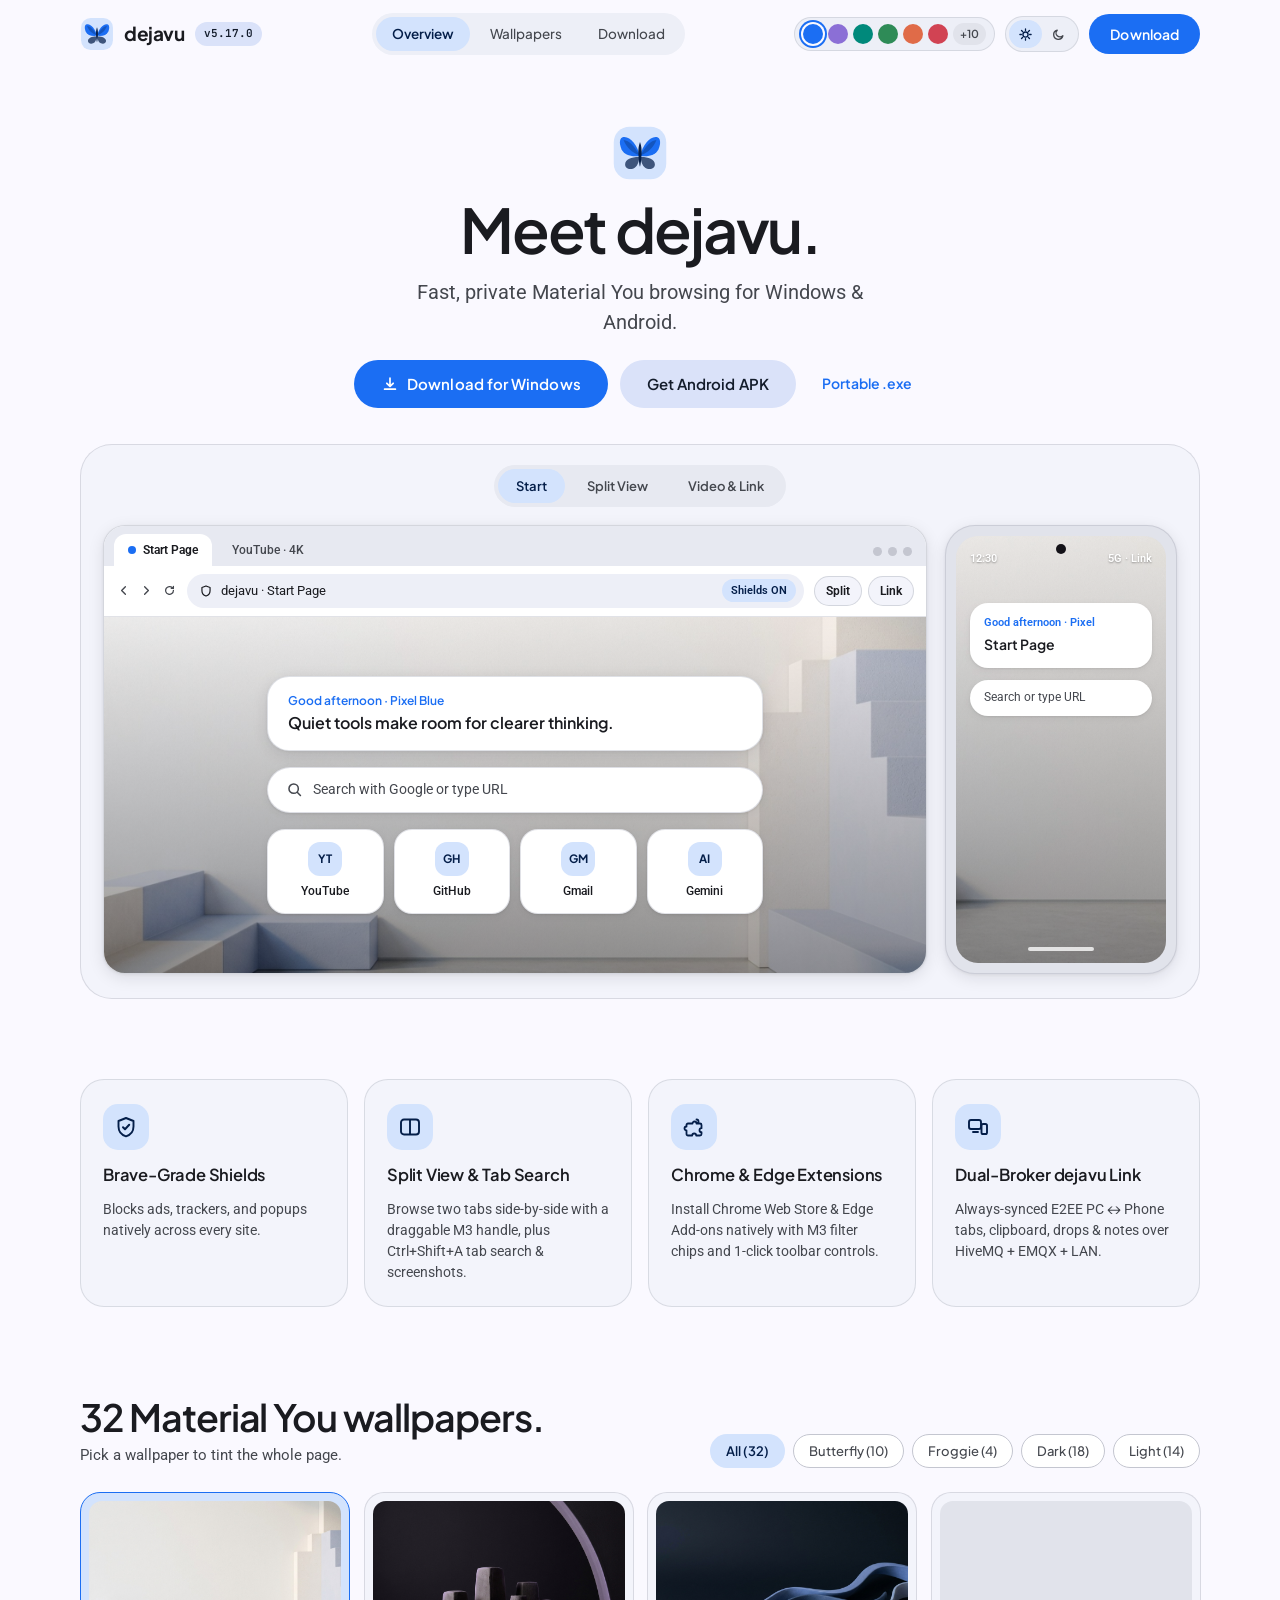
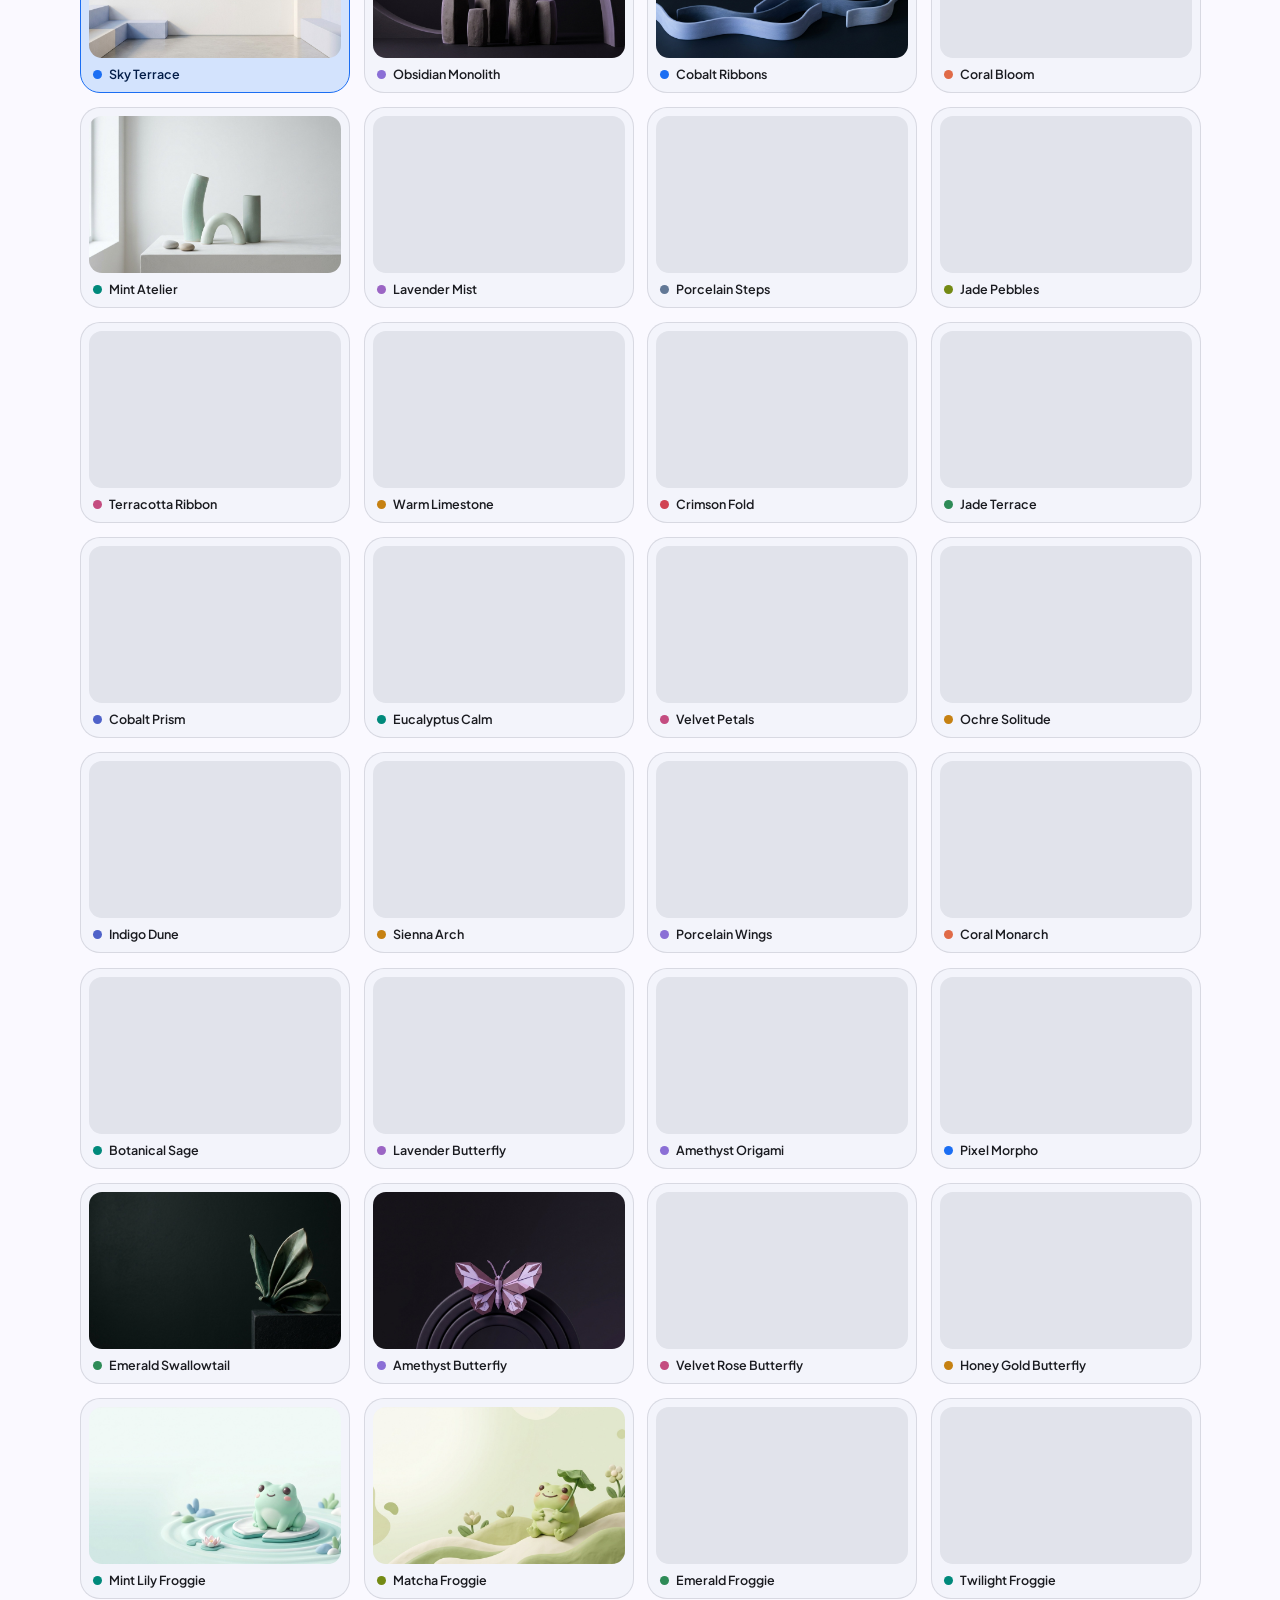
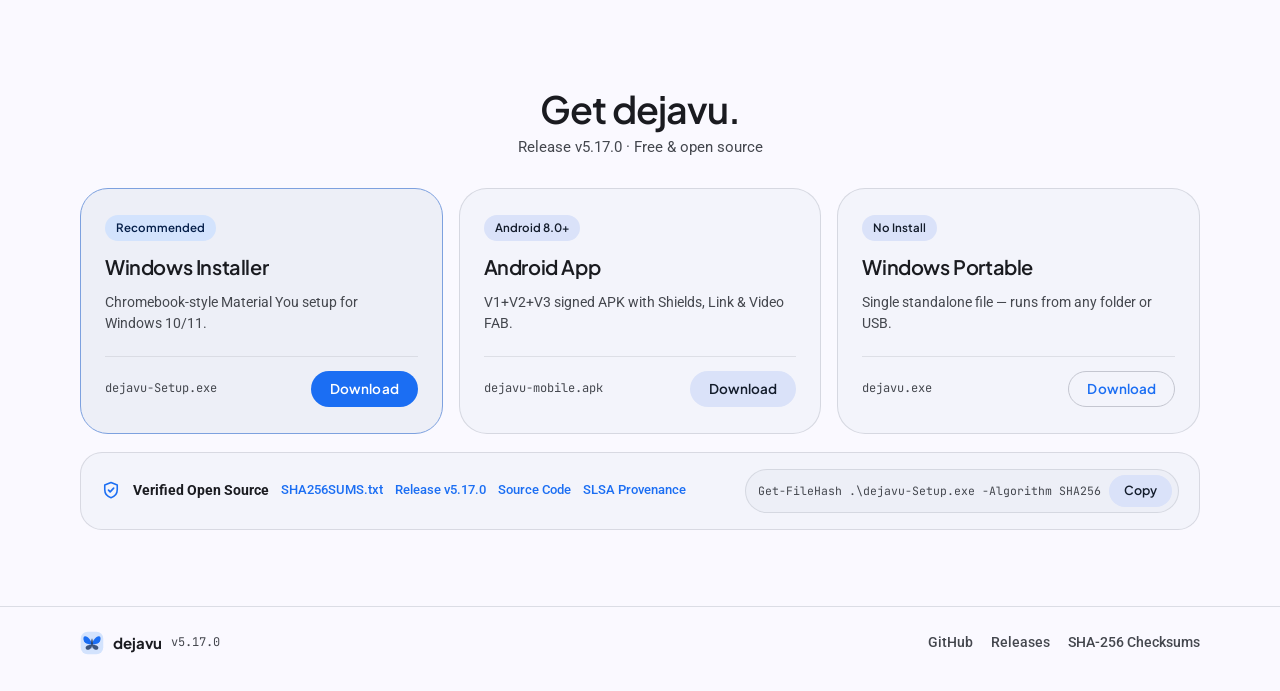
==== commit 3328b3e9: "Release v5.17.0: Clean Deduplicated UI, Offline QR Codes, Search Bangs, Focus Timer & 120Hz Fluidity" ====
--- a/docs/index.html
+++ b/docs/index.html
@@ -13,7 +13,7 @@
 
   <meta property="og:type" content="website">
   <meta property="og:site_name" content="dejavu">
-  <meta property="og:title" content="dejavu v5.16.0 — Material You Browser for Windows &amp; Android">
+  <meta property="og:title" content="dejavu v5.17.0 — Material You Browser for Windows &amp; Android">
   <meta property="og:description" content="Fast, private Googlebook Material You browsing for Windows &amp; Android with Split View, 16 HCT themes (32 Light/Dark), Brave-grade Shields, Chrome &amp; Edge extensions, and dejavu Link.">
   <meta property="og:url" content="https://dathevinci.github.io/Dejavu-browser/">
   <meta property="og:image" content="https://dathevinci.github.io/Dejavu-browser/assets/wallpapers/wp-m3-sky-terrace.jpg">
@@ -21,7 +21,7 @@
   <link rel="preconnect" href="https://fonts.googleapis.com">
   <link rel="preconnect" href="https://fonts.gstatic.com" crossorigin>
   <link href="https://fonts.googleapis.com/css2?family=JetBrains+Mono:wght@500;600&family=Plus+Jakarta+Sans:wght@500;600;700&family=Roboto:wght@400;500&display=swap" rel="stylesheet">
-  <link rel="stylesheet" href="styles.css?v=5.16.0">
+  <link rel="stylesheet" href="styles.css?v=5.17.0">
 </head>
 <body>
   <div id="scroll-sentinel" class="scroll-sentinel" aria-hidden="true"></div>
@@ -45,7 +45,7 @@
           </svg>
         </span>
         <span class="brand-name">dejavu</span>
-        <span id="release-version-badge" class="version-pill">v5.16.0</span>
+        <span id="release-version-badge" class="version-pill">v5.17.0</span>
       </a>
 
       <div class="nav-links" id="nav-links" role="navigation" aria-label="Page sections">
@@ -519,7 +519,7 @@
     <section id="download" class="section container">
       <div class="dl-head">
         <h2>Get dejavu.</h2>
-        <p id="dl-ver-eyebrow" class="section-sub">Release v5.16.0 &middot; Free &amp; open source</p>
+        <p id="dl-ver-eyebrow" class="section-sub">Release v5.17.0 &middot; Free &amp; open source</p>
       </div>
 
       <div class="dl-grid">
@@ -560,7 +560,7 @@
           <strong>Verified Open Source</strong>
           <nav class="verify-links" aria-label="Verification links">
             <a id="trust-dl-sha256" href="https://github.com/Dathevinci/Dejavu-browser/releases/latest/download/SHA256SUMS.txt" target="_blank" rel="noopener noreferrer">SHA256SUMS.txt</a>
-            <a id="trust-release-link" href="https://github.com/Dathevinci/Dejavu-browser/releases/latest" target="_blank" rel="noopener noreferrer">Release v5.16.0</a>
+            <a id="trust-release-link" href="https://github.com/Dathevinci/Dejavu-browser/releases/latest" target="_blank" rel="noopener noreferrer">Release v5.17.0</a>
             <a href="https://github.com/Dathevinci/Dejavu-browser" target="_blank" rel="noopener noreferrer">Source Code</a>
             <a href="https://github.com/Dathevinci/Dejavu-browser/attestations" target="_blank" rel="noopener noreferrer">SLSA Provenance</a>
           </nav>
@@ -585,7 +585,7 @@
           <path d="M32 19.5C33.5 23.6 34.1 27.8 33.8 33.4C33.5 39.0 32.9 45.2 32 47.6C31.1 45.2 30.5 39.0 30.2 33.4C29.9 27.8 30.5 23.6 32 19.5Z" fill="var(--md-on-primary-container)"/>
         </svg>
         <strong>dejavu</strong>
-        <span id="foot-version">v5.16.0</span>
+        <span id="foot-version">v5.17.0</span>
       </div>
       <div class="foot-links">
         <a href="https://github.com/Dathevinci/Dejavu-browser" target="_blank" rel="noopener noreferrer">GitHub</a>
@@ -600,6 +600,6 @@
     <a href="#overview">Preview</a>
   </div>
 
-  <script src="app.js?v=5.16.0"></script>
+  <script src="app.js?v=5.17.0"></script>
 </body>
 </html>
